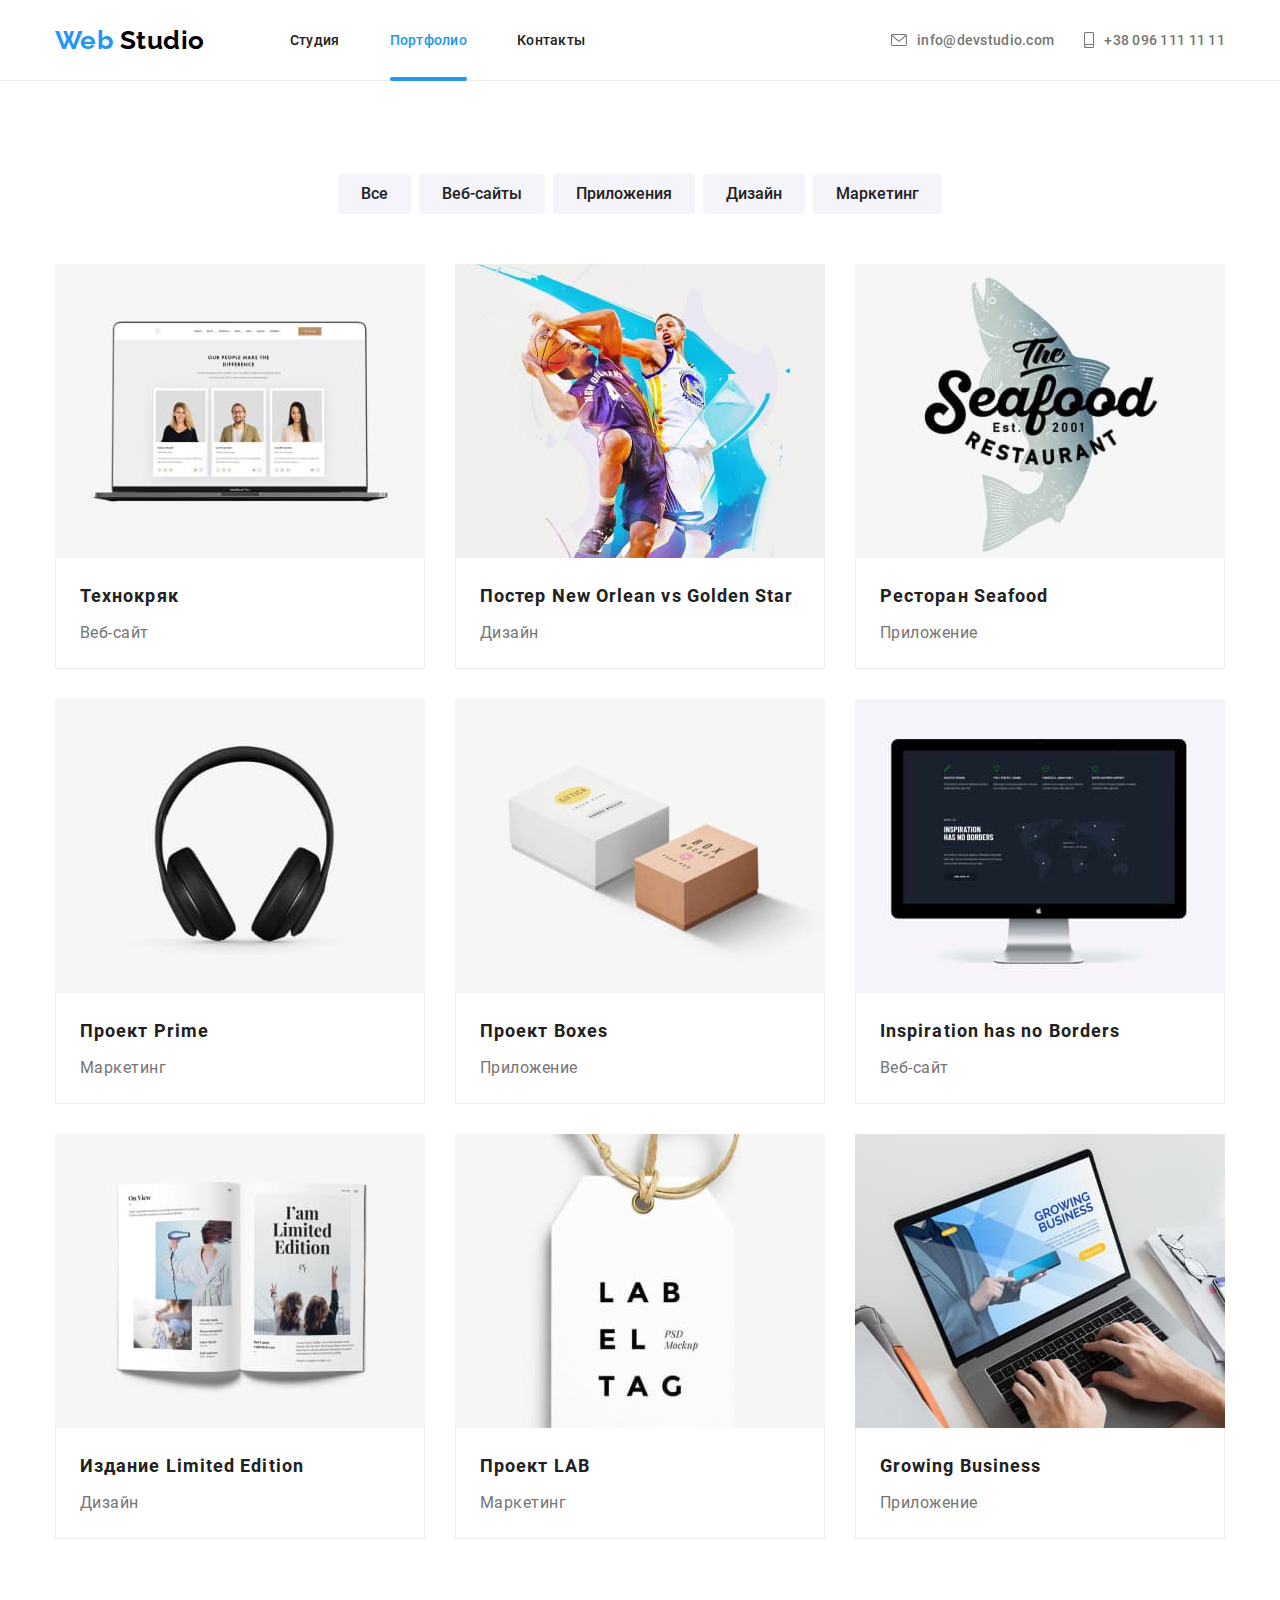
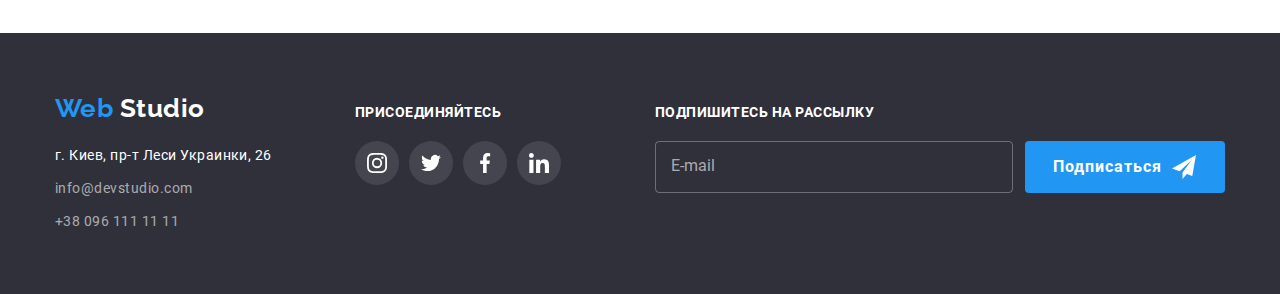
==== portfolio.html @ bbc75de4 "Добавляет файлы с дз#7" ====
<!DOCTYPE html>
<html lang="ru">
  <head>
    <meta charset="UTF-8" />
    <meta name="viewport" content="width=device-width, initial-scale=1.0" />
    <title>Portfolio</title>
    <!-- <link href="https://fonts.googleapis.com/css2?family=Raleway:wght@700&family=Roboto:wght@400;500;700;900&display=swap" rel="stylesheet" /> -->
    <link rel="stylesheet" href="./css/portfolio.min.css" />
  </head>
  <body>
    <header class="header">
      <div class="container header-page">
        <nav class="header-nav">
          <a href="./" class="logo"> <span>Web </span>Studio</a>
          <ul class="menu list">
            <li class="item"><a href="./index.html" class="link">Студия</a></li>
            <li class="item"><a href="./portfolio.html" class="link current">Портфолио</a></li>
            <li class="item"><a href="#" class="link">Контакты</a></li>
          </ul>
        </nav>
        <ul class="contacts list">
          <li class="contacts item">
            <a href="mailto:info@devstudio.com" class="link" target="_blank" rel="noopener noreferrer">
              <svg class="contacts-icon envelope-icon">
                <use href="./images/sprite.svg#icon-envelope"></use>
              </svg>
              info@devstudio.com
            </a>
          </li>
          <li class="contacts item">
            <a href="tel:+380961111111" class="link" target="_blank" rel="noopener noreferrer">
              <svg class="contacts-icon smartphone-icon">
                <use href="./images/sprite.svg#icon-smartphone"></use>
              </svg>
              +38 096 111 11 11
            </a>
          </li>
        </ul>
      </div>
    </header>
    <main>
      <section class="portfolio container">
        <h1 hidden class="visually-hidden">Портфолио</h1>
        <!-- Фильтр -->
        <ul class="portfolio-filter list">
          <li class="item"><button type="button" class="btn">Все</button></li>
          <li class="item"><button type="button" class="btn">Веб-сайты</button></li>
          <li class="item"><button type="button" class="btn">Приложения</button></li>
          <li class="item"><button type="button" class="btn">Дизайн</button></li>
          <li class="item"><button type="button" class="btn">Маркетинг</button></li>
        </ul>
        <!-- Карточки -->
        <ul class="portolio-list list">
          <li class="portfolio-projects">
            <a href="" target="_blank" rel="noopener noreferrer">
              <div class="projects-thumb">
                <img src="./images/project1.jpg" alt="Ноутбук" width="370" height="294" />
                <p class="overlay">
                  Технокряк это современная площадка распространения коронавируса. Компании используют эту платформу для цифрового шпионажа и атак на защищённые сервера конкурентов.
                </p>
              </div>
              <div class="portfolio-projects-desc">
                <h2 class="projects-title">Технокряк</h2>
                <p class="projects-subtitle">Веб-сайт</p>
              </div>
            </a>
          </li>
          <li class="portfolio-projects">
            <a href="" target="_blank" rel="noopener noreferrer">
              <div class="projects-thumb">
                <img src="./images/project2.jpg" alt="Постер Баскетбол" width="370" height="294" />
                <p class="overlay">
                  Технокряк это современная площадка распространения коронавируса. Компании используют эту платформу для цифрового шпионажа и атак на защищённые сервера конкурентов.
                </p>
              </div>
              <div class="portfolio-projects-desc">
                <h2 class="projects-title">Постер New Orlean vs Golden Star</h2>
                <p class="projects-subtitle">Дизайн</p>
              </div>
            </a>
          </li>
          <li class="portfolio-projects">
            <a href="" target="_blank" rel="noopener noreferrer">
              <div class="projects-thumb">
                <img src="./images/project3.jpg" alt="Рестран рыбный" width="370" height="294" />
                <p class="overlay">
                  Технокряк это современная площадка распространения коронавируса. Компании используют эту платформу для цифрового шпионажа и атак на защищённые сервера конкурентов.
                </p>
              </div>
              <div class="portfolio-projects-desc">
                <h2 class="projects-title">Ресторан Seafood</h2>
                <p class="projects-subtitle">Приложение</p>
              </div>
            </a>
          </li>
          <li class="portfolio-projects">
            <a href="" target="_blank" rel="noopener noreferrer">
              <div class="projects-thumb">
                <img src="./images/project4.jpg" alt="Наушники" width="370" height="294" />
                <p class="overlay">
                  Технокряк это современная площадка распространения коронавируса. Компании используют эту платформу для цифрового шпионажа и атак на защищённые сервера конкурентов.
                </p>
              </div>
              <div class="portfolio-projects-desc">
                <h2 class="projects-title">Проект Prime</h2>
                <p class="projects-subtitle">Маркетинг</p>
              </div>
            </a>
          </li>
          <li class="portfolio-projects">
            <a href="" target="_blank" rel="noopener noreferrer">
              <div class="projects-thumb">
                <img src="./images/project5.jpg" alt="Две коробки" width="370" height="294" />
                <p class="overlay">
                  Технокряк это современная площадка распространения коронавируса. Компании используют эту платформу для цифрового шпионажа и атак на защищённые сервера конкурентов.
                </p>
              </div>
              <div class="portfolio-projects-desc">
                <h2 class="projects-title">Проект Boxes</h2>
                <p class="projects-subtitle">Приложение</p>
              </div>
            </a>
          </li>
          <li class="portfolio-projects">
            <a href="" target="_blank" rel="noopener noreferrer">
              <div class="projects-thumb">
                <img src="./images/project6.jpg" alt="Монитор с темной заставкой" width="370" height="294" />
                <p class="overlay">
                  Технокряк это современная площадка распространения коронавируса. Компании используют эту платформу для цифрового шпионажа и атак на защищённые сервера конкурентов.
                </p>
              </div>
              <div class="portfolio-projects-desc">
                <h2 class="projects-title">Inspiration has no Borders</h2>
                <p class="projects-subtitle">Веб-сайт</p>
              </div>
            </a>
          </li>
          <li class="portfolio-projects">
            <a href="" target="_blank" rel="noopener noreferrer">
              <div class="projects-thumb">
                <img src="./images/project7.jpg" alt="Развернутая книга" width="370" height="294" />
                <p class="overlay">
                  Технокряк это современная площадка распространения коронавируса. Компании используют эту платформу для цифрового шпионажа и атак на защищённые сервера конкурентов.
                </p>
              </div>
              <div class="portfolio-projects-desc">
                <h2 class="projects-title">Издание Limited Edition</h2>
                <p class="projects-subtitle">Дизайн</p>
              </div>
            </a>
          </li>
          <li class="portfolio-projects">
            <a href="" target="_blank" rel="noopener noreferrer">
              <div class="projects-thumb">
                <img src="./images/project8.jpg" alt="Бирка" width="370" height="294" />
                <p class="overlay">
                  Технокряк это современная площадка распространения коронавируса. Компании используют эту платформу для цифрового шпионажа и атак на защищённые сервера конкурентов.
                </p>
              </div>
              <div class="portfolio-projects-desc">
                <h2 class="projects-title">Проект LAB</h2>
                <p class="projects-subtitle">Маркетинг</p>
              </div>
            </a>
          </li>
          <li class="portfolio-projects">
            <a href="" target="_blank" rel="noopener noreferrer">
              <div class="projects-thumb">
                <img src="./images/project9.jpg" alt="Ноутбук" width="370" height="294" />
                <p class="overlay">
                  Технокряк это современная площадка распространения коронавируса. Компании используют эту платформу для цифрового шпионажа и атак на защищённые сервера конкурентов.
                </p>
              </div>
              <div class="portfolio-projects-desc">
                <h2 class="projects-title">Growing Business</h2>
                <p class="projects-subtitle">Приложение</p>
              </div>
            </a>
          </li>
        </ul>
      </section>
    </main>

    <!-- Футер -->
    <footer class="footer">
      <div class="footer-flexbox container">
        <div class="footer-address-contacts">
          <a href="./" class="logo logo-footer"> <span>Web </span>Studio</a>
          <address class="address">
            <ul class="list">
              <li class="address-item">г. Киев, пр-т Леси Украинки, 26</li>
              <li class="address-contacts">
                <a href="mailto:info@devstudio.com" class="link" target="_blank" rel="noopener noreferrer"> info@devstudio.com </a>
              </li>
              <li class="address-contacts">
                <a href="tel:+380961111111" class="link" target="_blank" rel="noopener noreferrer"> +38 096 111 11 11 </a>
              </li>
            </ul>
          </address>
        </div>
        <div class="footer-social-contacts">
          <p>
            <b class="call-to-activity">Присоединяйтесь</b>
          </p>
          <ul class="footer-social-icons-list list">
            <li class="footer-social-icons-item">
              <a href="#" class="footer-social-icons-link" target="_blank" rel="noopener noreferrer" aria-label="ссылка на Инстаграм">
                <svg class="footer-social-icon" width="20" height="20">
                  <use href="./images/sprite.svg#icon-instagram"></use>
                </svg>
              </a>
            </li>
            <li class="footer-social-icons-item">
              <a href="#" class="footer-social-icons-link" target="_blank" rel="noopener norefferer" aria-label="ссылка на Твиттер">
                <svg class="footer-social-icon" width="20" height="20">
                  <use href="./images/sprite.svg#icon-twitter"></use>
                </svg>
              </a>
            </li>
            <li class="footer-social-icons-item">
              <a href="#" class="footer-social-icons-link" target="_blank" rel="noopener norefferer" aria-label="ссылка на Фейсбук">
                <svg class="footer-social-icon" width="20" height="20">
                  <use href="./images/sprite.svg#icon-facebook"></use>
                </svg>
              </a>
            </li>
            <li class="footer-social-icons-item">
              <a href="#" class="footer-social-icons-link" target="_blank" rel="noopener norefferer" aria-label="ссылка на Линкэдин">
                <svg class="footer-social-icon" width="20" height="20">
                  <use href="./images/sprite.svg#icon-linkedin"></use>
                </svg>
              </a>
            </li>
          </ul>
        </div>
        <div class="footer-form">
          <form autocomplete="off">
            <label for="call-to-activity" class="email-form">
              <b class="call-to-activity">Подпишитесь на рассылку</b>
            </label>
            <div class="input-form">
              <input id="call-to-activity" type="email" name="email" placeholder="E-mail" />
              <button type="submit" class="btn-footer">
                Подписаться
                <svg class="icon-send">
                  <use href="./images/sprite.svg#icon-send"></use>
                </svg>
              </button>
            </div>
          </form>
        </div>
      </div>
    </footer>
  </body>
</html>
---- css/portfolio.min.css ----
@font-face{font-family:"Roboto";src:url("../fonts/Roboto/roboto-v20-latin_cyrillic-regular.woff2") format("woff2"),url("../fonts/Roboto/roboto-v20-latin_cyrillic-regular.woff") format("woff");font-style:normal;font-weight:400}@font-face{font-family:"Roboto";src:url("../fonts/Roboto/roboto-v20-latin_cyrillic-500.woff2") format("woff2"),url("../fonts/Roboto/roboto-v20-latin_cyrillic-500.woff") format("woff");font-style:normal;font-weight:500}@font-face{font-family:"Roboto";src:url("../fonts/Roboto/roboto-v20-latin_cyrillic-700.woff2") format("woff2"),url("../fonts/Roboto/roboto-v20-latin_cyrillic-700.woff") format("woff");font-style:normal;font-weight:700}@font-face{font-family:"Roboto";src:url("../fonts/Roboto/roboto-v20-latin_cyrillic-900.woff2") format("woff2"),url("../fonts/Roboto/roboto-v20-latin_cyrillic-900.woff") format("woff");font-style:normal;font-weight:900}@font-face{font-family:"Raleway";src:url("../fonts/Raleway/raleway-v17-latin_cyrillic-700.woff2") format("woff2"),url("../fonts/Raleway/raleway-v17-latin_cyrillic-700.woff") format("woff");font-style:normal;font-weight:700}/*! normalize.css v8.0.1 | MIT License | github.com/necolas/normalize.css */html{line-height:1.15;-webkit-text-size-adjust:100%}body{margin:0}main{display:block}h1{font-size:2em;margin:0.67em 0}hr{-webkit-box-sizing:content-box;box-sizing:content-box;height:0;overflow:visible}pre{font-family:monospace, monospace;font-size:1em}a{background-color:transparent}abbr[title]{border-bottom:none;text-decoration:underline;-webkit-text-decoration:underline dotted;text-decoration:underline dotted}b,strong{font-weight:bolder}code,kbd,samp{font-family:monospace, monospace;font-size:1em}small{font-size:80%}sub,sup{font-size:75%;line-height:0;position:relative;vertical-align:baseline}sub{bottom:-0.25em}sup{top:-0.5em}img{border-style:none}button,input,optgroup,select,textarea{font-family:inherit;font-size:100%;line-height:1.15;margin:0}button,input{overflow:visible}button,select{text-transform:none}button,[type="button"],[type="reset"],[type="submit"]{-webkit-appearance:button}button::-moz-focus-inner,[type="button"]::-moz-focus-inner,[type="reset"]::-moz-focus-inner,[type="submit"]::-moz-focus-inner{border-style:none;padding:0}button:-moz-focusring,[type="button"]:-moz-focusring,[type="reset"]:-moz-focusring,[type="submit"]:-moz-focusring{outline:1px dotted ButtonText}fieldset{padding:0.35em 0.75em 0.625em}legend{-webkit-box-sizing:border-box;box-sizing:border-box;color:inherit;display:table;max-width:100%;padding:0;white-space:normal}progress{vertical-align:baseline}textarea{overflow:auto}[type="checkbox"],[type="radio"]{-webkit-box-sizing:border-box;box-sizing:border-box;padding:0}[type="number"]::-webkit-inner-spin-button,[type="number"]::-webkit-outer-spin-button{height:auto}[type="search"]{-webkit-appearance:textfield;outline-offset:-2px}[type="search"]::-webkit-search-decoration{-webkit-appearance:none}::-webkit-file-upload-button{-webkit-appearance:button;font:inherit}details{display:block}summary{display:list-item}template{display:none}[hidden]{display:none}html{-webkit-box-sizing:border-box;box-sizing:border-box}*,*::before,*::after{-webkit-box-sizing:inherit;box-sizing:inherit}body{font-family:"Roboto", sans-serif;letter-spacing:0.03em}a{display:block;text-decoration:none}address{font-style:normal}img{display:block}.list{list-style:none;padding:0;margin:0}.container{width:1200px;margin-right:auto;margin-left:auto;padding-right:15px;padding-left:15px}.visually-hidden{position:absolute !important;clip:rect(1px 1px 1px 1px);clip:rect(1px, 1px, 1px, 1px);padding:0 !important;border:0 !important;height:1px !important;width:1px !important;overflow:hidden}section{padding-top:94px;padding-bottom:94px}section.no-padding{padding-bottom:0}.section-title{margin-top:0;margin-bottom:50px;font-weight:bold;font-size:36px;line-height:1.167;text-align:center;color:#212121}.header{border-bottom:1px solid #ececec}.header-page{display:-webkit-box;display:-ms-flexbox;display:flex;-webkit-box-align:center;-ms-flex-align:center;align-items:center}.header-nav{display:-webkit-box;display:-ms-flexbox;display:flex;-webkit-box-align:center;-ms-flex-align:center;align-items:center}.logo{font-family:"Raleway", sans-serif;font-weight:700;font-size:26px;line-height:1.192;color:#000}.logo span{color:#2196f3}.logo-footer{margin-bottom:20px;color:#fff}.menu{display:-webkit-box;display:-ms-flexbox;display:flex;margin-left:85px}.menu .item:not(:last-child){margin-right:50px}.menu .link{padding-top:32px;padding-bottom:32px;font-weight:500;font-size:14px;line-height:1.143;letter-spacing:0.02em;color:#212121;-webkit-transition:color 250ms cubic-bezier(0.4, 0, 0.2, 1);transition:color 250ms cubic-bezier(0.4, 0, 0.2, 1)}.menu .link:hover,.menu .link:focus{color:#2196f3}.menu .current{position:relative;color:#2196f3}.menu .current::after{position:absolute;bottom:-1px;display:block;content:" ";border-radius:2px;width:100%;height:4px;background:#2196f3}.contacts{display:-webkit-box;display:-ms-flexbox;display:flex;margin-left:auto}.contacts .item+.item{margin-left:30px}.contacts .link{display:-webkit-box;display:-ms-flexbox;display:flex;-webkit-box-align:center;-ms-flex-align:center;align-items:center;font-weight:500;font-size:14px;line-height:1.143;letter-spacing:0.02em;color:#757575;-webkit-transition:color 250ms cubic-bezier(0.4, 0, 0.2, 1);transition:color 250ms cubic-bezier(0.4, 0, 0.2, 1)}.contacts .link:hover,.contacts .link:focus{color:#2196f3}.envelope-icon,.smartphone-icon{margin-right:10px;fill:currentColor;width:12px;height:10px}.envelope-icon{width:16px;height:12px}.smartphone-icon{width:10px;height:16px}.portfolio{margin-top:93px;margin-bottom:94px;padding-top:0;padding-bottom:0}.portfolio-filter{display:-webkit-box;display:-ms-flexbox;display:flex;-webkit-box-pack:center;-ms-flex-pack:center;justify-content:center;margin-bottom:50px}.portfolio-filter .item:not(:last-child){margin-right:8px}.btn{border:1px solid transparent;border-radius:4px;padding:6px 22px;font-weight:500;font-size:16px;line-height:1.625;text-align:center;color:#212121;background-color:#f5f4fa;cursor:pointer;-webkit-transition:color 250ms cubic-bezier(0.4, 0, 0.2, 1),background-color 250ms cubic-bezier(0.4, 0, 0.2, 1),-webkit-box-shadow 250ms cubic-bezier(0.4, 0, 0.2, 1);transition:color 250ms cubic-bezier(0.4, 0, 0.2, 1),background-color 250ms cubic-bezier(0.4, 0, 0.2, 1),-webkit-box-shadow 250ms cubic-bezier(0.4, 0, 0.2, 1);transition:color 250ms cubic-bezier(0.4, 0, 0.2, 1),background-color 250ms cubic-bezier(0.4, 0, 0.2, 1),box-shadow 250ms cubic-bezier(0.4, 0, 0.2, 1);transition:color 250ms cubic-bezier(0.4, 0, 0.2, 1),background-color 250ms cubic-bezier(0.4, 0, 0.2, 1),box-shadow 250ms cubic-bezier(0.4, 0, 0.2, 1),-webkit-box-shadow 250ms cubic-bezier(0.4, 0, 0.2, 1)}.btn:hover,.btn:focus{background-color:#2196f3;color:#fff;-webkit-box-shadow:0px 3px 1px rgba(0,0,0,0.1),0px 1px 2px rgba(0,0,0,0.08),0px 2px 2px rgba(0,0,0,0.12);box-shadow:0px 3px 1px rgba(0,0,0,0.1),0px 1px 2px rgba(0,0,0,0.08),0px 2px 2px rgba(0,0,0,0.12)}img{display:block;max-width:100%;height:auto}.portolio-list{display:-webkit-box;display:-ms-flexbox;display:flex;-ms-flex-wrap:wrap;flex-wrap:wrap}.list>.portfolio-projects:not(:nth-child(3n)){margin-right:30px}.list>.portfolio-projects:not(:nth-last-child(-n+3)){margin-bottom:30px}.portfolio-projects{width:370px;-webkit-transition:-webkit-box-shadow 250ms cubic-bezier(0.4, 0, 0.2, 1);transition:-webkit-box-shadow 250ms cubic-bezier(0.4, 0, 0.2, 1);transition:box-shadow 250ms cubic-bezier(0.4, 0, 0.2, 1);transition:box-shadow 250ms cubic-bezier(0.4, 0, 0.2, 1), -webkit-box-shadow 250ms cubic-bezier(0.4, 0, 0.2, 1)}.portfolio-projects:hover,.portfolio-projects:focus{-webkit-box-shadow:0px 1px 1px rgba(0,0,0,0.12),0px 4px 4px rgba(0,0,0,0.06),1px 4px 6px rgba(0,0,0,0.16);box-shadow:0px 1px 1px rgba(0,0,0,0.12),0px 4px 4px rgba(0,0,0,0.06),1px 4px 6px rgba(0,0,0,0.16)}.projects-thumb{position:relative;overflow:hidden}.portfolio-projects-desc{padding:20px 24px;background-color:#fff;border-right:1px solid #eeeeee;border-bottom:1px solid #eeeeee;border-left:1px solid #eeeeee}.portfolio-projects h2{margin-top:0;margin-bottom:4px}.portfolio-projects p{margin-top:0;margin-bottom:0}.projects-title{font-weight:700;font-size:18px;line-height:2;letter-spacing:0.06em;color:#212121}.projects-subtitle{font-weight:400;font-size:16px;line-height:1.875;color:#757575}.portfolio-projects .overlay{position:absolute;top:0;right:0;bottom:0;left:0;-webkit-transform:translateY(100%);transform:translateY(100%);padding:63px 24px;font-weight:400;font-size:18px;line-height:1.556;color:#fff;background:rgba(33,150,243,0.9);-webkit-transition:-webkit-transform 250ms cubic-bezier(0.4, 0, 0.2, 1);transition:-webkit-transform 250ms cubic-bezier(0.4, 0, 0.2, 1);transition:transform 250ms cubic-bezier(0.4, 0, 0.2, 1);transition:transform 250ms cubic-bezier(0.4, 0, 0.2, 1), -webkit-transform 250ms cubic-bezier(0.4, 0, 0.2, 1)}.portfolio-projects:hover .overlay,.portfolio-projects:focus .overlay{-webkit-transform:translateY(0);transform:translateY(0)}.btn-main{border-radius:4px;border:0 solid transparent;min-width:200px;padding:10px 32px;font-weight:700;font-size:16px;line-height:1.875;letter-spacing:0.06em;color:#fff;background-color:#2196f3;-webkit-box-shadow:0px 4px 4px rgba(0,0,0,0.15);box-shadow:0px 4px 4px rgba(0,0,0,0.15);cursor:pointer;-webkit-transition:color 250ms cubic-bezier(0.4, 0, 0.2, 1),background-color 250ms cubic-bezier(0.4, 0, 0.2, 1);transition:color 250ms cubic-bezier(0.4, 0, 0.2, 1),background-color 250ms cubic-bezier(0.4, 0, 0.2, 1)}.btn-main:hover,.btn-main:focus{color:#2196f3;background-color:#fff}.btn-footer{display:-webkit-box;display:-ms-flexbox;display:flex;-webkit-box-align:center;-ms-flex-align:center;align-items:center;min-width:200px;min-height:50px;padding:10px 28px;border-radius:4px;font-weight:700;font-size:16px;line-height:1.875;letter-spacing:0.06em;color:#fff;background:#2196f3;border:transparent;cursor:pointer;-webkit-transition:background-color 250ms cubic-bezier(0.4, 0, 0.2, 1);transition:background-color 250ms cubic-bezier(0.4, 0, 0.2, 1)}.btn-footer:hover,.btn-footer:focus{color:#2196f3;background-color:#fff}.footer{background-color:#2f303a;color:#fff}.footer-flexbox{display:-webkit-box;display:-ms-flexbox;display:flex;-webkit-box-align:baseline;-ms-flex-align:baseline;align-items:baseline;padding-top:60px;padding-bottom:60px}.footer-flexbox>div:not(:last-child){width:calc((50% - 45px) / 2);margin-right:30px}.footer-flexbox>div:last-child{width:calc(50% - 15px)}.address>.list{font-weight:400;font-size:14px;line-height:1.714}.address-contacts .link{margin-top:9px;color:rgba(255,255,255,0.6);-webkit-transition:color 250ms cubic-bezier(0.4, 0, 0.2, 1);transition:color 250ms cubic-bezier(0.4, 0, 0.2, 1)}.address-contacts .link:hover,.address-contacts .link:focus{color:#2196f3}.footer p{margin-top:0;margin-bottom:20px}.footer-social-icons-list{display:-webkit-box;display:-ms-flexbox;display:flex}.footer-social-icons-item:not(:last-child){margin-right:10px}.footer-social-icons-link{display:-webkit-box;display:-ms-flexbox;display:flex;-webkit-box-pack:center;-ms-flex-pack:center;justify-content:center;-webkit-box-align:center;-ms-flex-align:center;align-items:center;width:44px;height:44px;border-radius:50%;color:#fff;background-color:rgba(255,255,255,0.1);-webkit-transition:background-color 250ms cubic-bezier(0.4, 0, 0.2, 1);transition:background-color 250ms cubic-bezier(0.4, 0, 0.2, 1)}.footer-social-icons-link:hover,.footer-social-icons-link:focus{background-color:#2196f3}.footer-social-icon{fill:currentColor}.call-to-activity{font-weight:700;font-size:14px;line-height:1.143;text-transform:uppercase}.input-form{display:-webkit-box;display:-ms-flexbox;display:flex;margin-top:20px}.input-form input{display:-webkit-box;display:-ms-flexbox;display:flex;-webkit-box-align:center;-ms-flex-align:center;align-items:center;max-width:358px;margin-right:12px;border-radius:4px;padding:15px 295px 16px 15px;background-color:transparent;color:rgba(255,255,255,0.6);border:1px solid rgba(255,255,255,0.3)}.input-form input::-webkit-input-placeholder{padding-right:0;font-weight:400;font-size:16px;line-height:1.25;color:rgba(255,255,255,0.6)}.input-form input:-ms-input-placeholder{padding-right:0;font-weight:400;font-size:16px;line-height:1.25;color:rgba(255,255,255,0.6)}.input-form input::-ms-input-placeholder{padding-right:0;font-weight:400;font-size:16px;line-height:1.25;color:rgba(255,255,255,0.6)}.input-form input::placeholder{padding-right:0;font-weight:400;font-size:16px;line-height:1.25;color:rgba(255,255,255,0.6)}.icon-send{margin-left:10px;width:24px;height:24px;fill:currentColor}
/*# sourceMappingURL=portfolio.min.css.map */
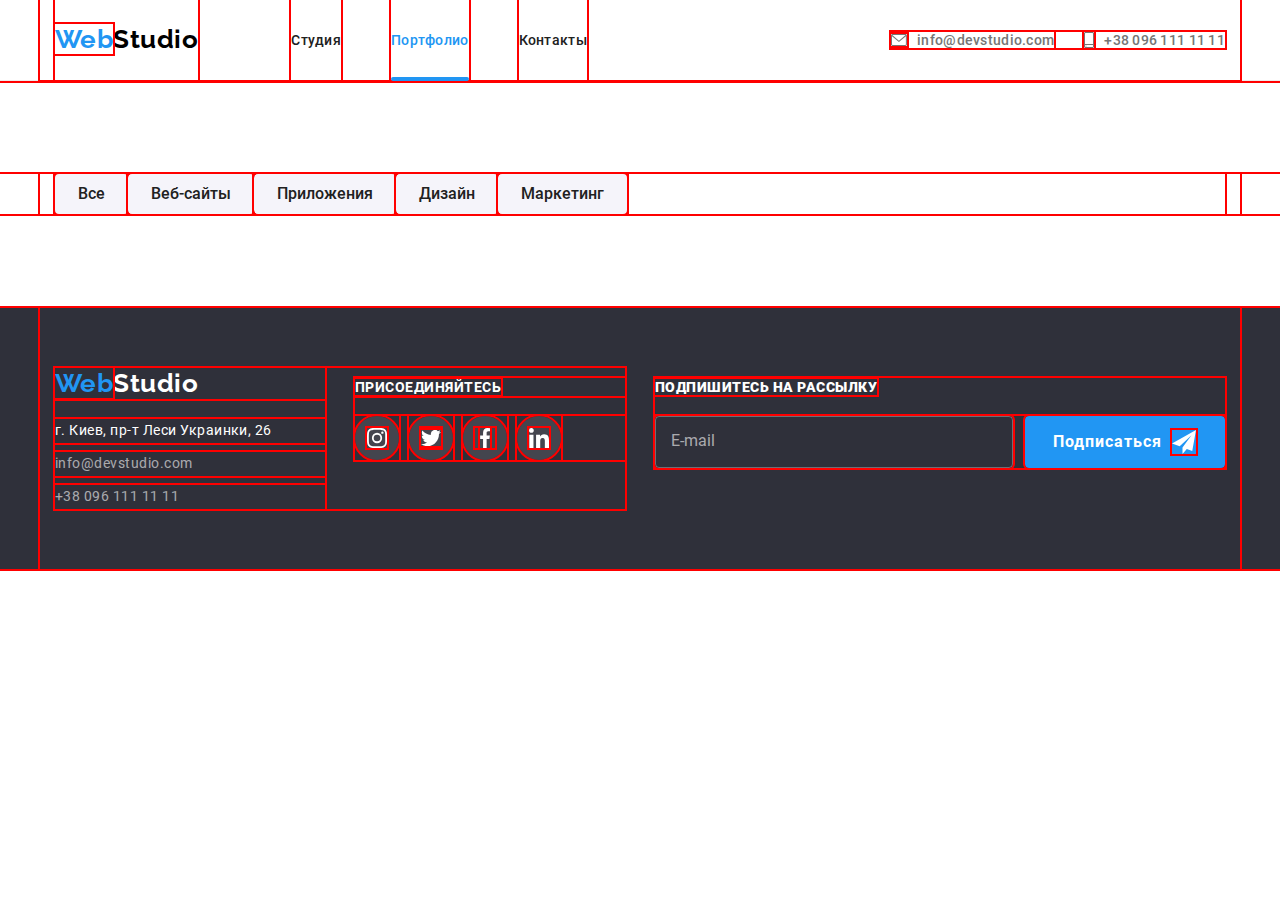
==== commit f8124893: "Добавляет адаптивную верстку для хедера и футера" ====
--- a/portfolio.html
+++ b/portfolio.html
@@ -11,7 +11,8 @@
     <header class="header">
       <div class="container header-page">
         <nav class="header-nav">
-          <a href="./" class="logo"> <span>Web </span>Studio</a>
+          <a href="./" class="logo"> <span>Web</span>Studio</a>
+          <div class="mobile-menu" id="mobile-menu" data-menu>Menu</div>
           <ul class="menu list">
             <li class="item"><a href="./index.html" class="link">Студия</a></li>
             <li class="item"><a href="./portfolio.html" class="link current">Портфолио</a></li>
@@ -36,6 +37,12 @@
             </a>
           </li>
         </ul>
+        <button type="button" class="btn-menu" aria-expanded="false" aria-controls="mobile-menu" data-menu-button>
+          <svg width="40" height="40" aria-label="Переключатель моблиьного меню">
+            <use class="icon-menu" href="./images/sprite.svg#menu"></use>
+            <use class="icon-crosse" href="./images/sprite.svg#crosse"></use>
+          </svg>
+        </button>
       </div>
     </header>
     <main>
@@ -50,7 +57,7 @@
           <li class="item"><button type="button" class="btn">Маркетинг</button></li>
         </ul>
         <!-- Карточки -->
-        <ul class="portolio-list list">
+        <!-- <ul class="portolio-list list">
           <li class="portfolio-projects">
             <a href="" target="_blank" rel="noopener noreferrer">
               <div class="projects-thumb">
@@ -177,69 +184,71 @@
               </div>
             </a>
           </li>
-        </ul>
+        </ul> -->
       </section>
     </main>
 
     <!-- Футер -->
     <footer class="footer">
       <div class="footer-flexbox container">
-        <div class="footer-address-contacts">
-          <a href="./" class="logo logo-footer"> <span>Web </span>Studio</a>
-          <address class="address">
-            <ul class="list">
-              <li class="address-item">г. Киев, пр-т Леси Украинки, 26</li>
-              <li class="address-contacts">
-                <a href="mailto:info@devstudio.com" class="link" target="_blank" rel="noopener noreferrer"> info@devstudio.com </a>
-              </li>
-              <li class="address-contacts">
-                <a href="tel:+380961111111" class="link" target="_blank" rel="noopener noreferrer"> +38 096 111 11 11 </a>
+        <div class="footer-contacts">
+          <div class="footer-address-contacts">
+            <a href="./" class="logo logo-footer"> <span>Web</span>Studio</a>
+            <address class="address">
+              <ul class="list">
+                <li class="address-item">г. Киев, пр-т Леси Украинки, 26</li>
+                <li class="address-contacts">
+                  <a href="mailto:info@devstudio.com" class="link" target="_blank" rel="noopener noreferrer"> info@devstudio.com </a>
+                </li>
+                <li class="address-contacts">
+                  <a href="tel:+380961111111" class="link" target="_blank" rel="noopener noreferrer"> +38 096 111 11 11 </a>
+                </li>
+              </ul>
+            </address>
+          </div>
+          <div class="footer-social-contacts">
+            <p>
+              <b class="call-to-activity">Присоединяйтесь</b>
+            </p>
+            <ul class="footer-social-icons-list list">
+              <li class="footer-social-icons-item">
+                <a href="#" class="footer-social-icons-link" target="_blank" rel="noopener noreferrer" aria-label="ссылка на Инстаграм">
+                  <svg class="footer-social-icon" width="20" height="20">
+                    <use href="./images/sprite.svg#icon-instagram"></use>
+                  </svg>
+                </a>
+              </li>
+              <li class="footer-social-icons-item">
+                <a href="#" class="footer-social-icons-link" target="_blank" rel="noopener norefferer" aria-label="ссылка на Твиттер">
+                  <svg class="footer-social-icon" width="20" height="20">
+                    <use href="./images/sprite.svg#icon-twitter"></use>
+                  </svg>
+                </a>
+              </li>
+              <li class="footer-social-icons-item">
+                <a href="#" class="footer-social-icons-link" target="_blank" rel="noopener norefferer" aria-label="ссылка на Фейсбук">
+                  <svg class="footer-social-icon" width="20" height="20">
+                    <use href="./images/sprite.svg#icon-facebook"></use>
+                  </svg>
+                </a>
+              </li>
+              <li class="footer-social-icons-item">
+                <a href="#" class="footer-social-icons-link" target="_blank" rel="noopener norefferer" aria-label="ссылка на Линкэдин">
+                  <svg class="footer-social-icon" width="20" height="20">
+                    <use href="./images/sprite.svg#icon-linkedin"></use>
+                  </svg>
+                </a>
               </li>
             </ul>
-          </address>
-        </div>
-        <div class="footer-social-contacts">
-          <p>
-            <b class="call-to-activity">Присоединяйтесь</b>
-          </p>
-          <ul class="footer-social-icons-list list">
-            <li class="footer-social-icons-item">
-              <a href="#" class="footer-social-icons-link" target="_blank" rel="noopener noreferrer" aria-label="ссылка на Инстаграм">
-                <svg class="footer-social-icon" width="20" height="20">
-                  <use href="./images/sprite.svg#icon-instagram"></use>
-                </svg>
-              </a>
-            </li>
-            <li class="footer-social-icons-item">
-              <a href="#" class="footer-social-icons-link" target="_blank" rel="noopener norefferer" aria-label="ссылка на Твиттер">
-                <svg class="footer-social-icon" width="20" height="20">
-                  <use href="./images/sprite.svg#icon-twitter"></use>
-                </svg>
-              </a>
-            </li>
-            <li class="footer-social-icons-item">
-              <a href="#" class="footer-social-icons-link" target="_blank" rel="noopener norefferer" aria-label="ссылка на Фейсбук">
-                <svg class="footer-social-icon" width="20" height="20">
-                  <use href="./images/sprite.svg#icon-facebook"></use>
-                </svg>
-              </a>
-            </li>
-            <li class="footer-social-icons-item">
-              <a href="#" class="footer-social-icons-link" target="_blank" rel="noopener norefferer" aria-label="ссылка на Линкэдин">
-                <svg class="footer-social-icon" width="20" height="20">
-                  <use href="./images/sprite.svg#icon-linkedin"></use>
-                </svg>
-              </a>
-            </li>
-          </ul>
+          </div>
         </div>
         <div class="footer-form">
           <form autocomplete="off">
-            <label for="call-to-activity" class="email-form">
-              <b class="call-to-activity">Подпишитесь на рассылку</b>
+            <label for="subscription" class="call-to-activity">
+              <b>Подпишитесь на рассылку</b>
             </label>
             <div class="input-form">
-              <input id="call-to-activity" type="email" name="email" placeholder="E-mail" />
+              <input id="subscription" type="email" name="email" placeholder="E-mail" />
               <button type="submit" class="btn-footer">
                 Подписаться
                 <svg class="icon-send">
--- a/css/portfolio.min.css
+++ b/css/portfolio.min.css
@@ -1,2 +1,2 @@
-@font-face{font-family:"Roboto";src:url("../fonts/Roboto/roboto-v20-latin_cyrillic-regular.woff2") format("woff2"),url("../fonts/Roboto/roboto-v20-latin_cyrillic-regular.woff") format("woff");font-style:normal;font-weight:400}@font-face{font-family:"Roboto";src:url("../fonts/Roboto/roboto-v20-latin_cyrillic-500.woff2") format("woff2"),url("../fonts/Roboto/roboto-v20-latin_cyrillic-500.woff") format("woff");font-style:normal;font-weight:500}@font-face{font-family:"Roboto";src:url("../fonts/Roboto/roboto-v20-latin_cyrillic-700.woff2") format("woff2"),url("../fonts/Roboto/roboto-v20-latin_cyrillic-700.woff") format("woff");font-style:normal;font-weight:700}@font-face{font-family:"Roboto";src:url("../fonts/Roboto/roboto-v20-latin_cyrillic-900.woff2") format("woff2"),url("../fonts/Roboto/roboto-v20-latin_cyrillic-900.woff") format("woff");font-style:normal;font-weight:900}@font-face{font-family:"Raleway";src:url("../fonts/Raleway/raleway-v17-latin_cyrillic-700.woff2") format("woff2"),url("../fonts/Raleway/raleway-v17-latin_cyrillic-700.woff") format("woff");font-style:normal;font-weight:700}/*! normalize.css v8.0.1 | MIT License | github.com/necolas/normalize.css */html{line-height:1.15;-webkit-text-size-adjust:100%}body{margin:0}main{display:block}h1{font-size:2em;margin:0.67em 0}hr{-webkit-box-sizing:content-box;box-sizing:content-box;height:0;overflow:visible}pre{font-family:monospace, monospace;font-size:1em}a{background-color:transparent}abbr[title]{border-bottom:none;text-decoration:underline;-webkit-text-decoration:underline dotted;text-decoration:underline dotted}b,strong{font-weight:bolder}code,kbd,samp{font-family:monospace, monospace;font-size:1em}small{font-size:80%}sub,sup{font-size:75%;line-height:0;position:relative;vertical-align:baseline}sub{bottom:-0.25em}sup{top:-0.5em}img{border-style:none}button,input,optgroup,select,textarea{font-family:inherit;font-size:100%;line-height:1.15;margin:0}button,input{overflow:visible}button,select{text-transform:none}button,[type="button"],[type="reset"],[type="submit"]{-webkit-appearance:button}button::-moz-focus-inner,[type="button"]::-moz-focus-inner,[type="reset"]::-moz-focus-inner,[type="submit"]::-moz-focus-inner{border-style:none;padding:0}button:-moz-focusring,[type="button"]:-moz-focusring,[type="reset"]:-moz-focusring,[type="submit"]:-moz-focusring{outline:1px dotted ButtonText}fieldset{padding:0.35em 0.75em 0.625em}legend{-webkit-box-sizing:border-box;box-sizing:border-box;color:inherit;display:table;max-width:100%;padding:0;white-space:normal}progress{vertical-align:baseline}textarea{overflow:auto}[type="checkbox"],[type="radio"]{-webkit-box-sizing:border-box;box-sizing:border-box;padding:0}[type="number"]::-webkit-inner-spin-button,[type="number"]::-webkit-outer-spin-button{height:auto}[type="search"]{-webkit-appearance:textfield;outline-offset:-2px}[type="search"]::-webkit-search-decoration{-webkit-appearance:none}::-webkit-file-upload-button{-webkit-appearance:button;font:inherit}details{display:block}summary{display:list-item}template{display:none}[hidden]{display:none}html{-webkit-box-sizing:border-box;box-sizing:border-box}*,*::before,*::after{-webkit-box-sizing:inherit;box-sizing:inherit}body{font-family:"Roboto", sans-serif;letter-spacing:0.03em}a{display:block;text-decoration:none}address{font-style:normal}img{display:block}.list{list-style:none;padding:0;margin:0}.container{width:1200px;margin-right:auto;margin-left:auto;padding-right:15px;padding-left:15px}.visually-hidden{position:absolute !important;clip:rect(1px 1px 1px 1px);clip:rect(1px, 1px, 1px, 1px);padding:0 !important;border:0 !important;height:1px !important;width:1px !important;overflow:hidden}section{padding-top:94px;padding-bottom:94px}section.no-padding{padding-bottom:0}.section-title{margin-top:0;margin-bottom:50px;font-weight:bold;font-size:36px;line-height:1.167;text-align:center;color:#212121}.header{border-bottom:1px solid #ececec}.header-page{display:-webkit-box;display:-ms-flexbox;display:flex;-webkit-box-align:center;-ms-flex-align:center;align-items:center}.header-nav{display:-webkit-box;display:-ms-flexbox;display:flex;-webkit-box-align:center;-ms-flex-align:center;align-items:center}.logo{font-family:"Raleway", sans-serif;font-weight:700;font-size:26px;line-height:1.192;color:#000}.logo span{color:#2196f3}.logo-footer{margin-bottom:20px;color:#fff}.menu{display:-webkit-box;display:-ms-flexbox;display:flex;margin-left:85px}.menu .item:not(:last-child){margin-right:50px}.menu .link{padding-top:32px;padding-bottom:32px;font-weight:500;font-size:14px;line-height:1.143;letter-spacing:0.02em;color:#212121;-webkit-transition:color 250ms cubic-bezier(0.4, 0, 0.2, 1);transition:color 250ms cubic-bezier(0.4, 0, 0.2, 1)}.menu .link:hover,.menu .link:focus{color:#2196f3}.menu .current{position:relative;color:#2196f3}.menu .current::after{position:absolute;bottom:-1px;display:block;content:" ";border-radius:2px;width:100%;height:4px;background:#2196f3}.contacts{display:-webkit-box;display:-ms-flexbox;display:flex;margin-left:auto}.contacts .item+.item{margin-left:30px}.contacts .link{display:-webkit-box;display:-ms-flexbox;display:flex;-webkit-box-align:center;-ms-flex-align:center;align-items:center;font-weight:500;font-size:14px;line-height:1.143;letter-spacing:0.02em;color:#757575;-webkit-transition:color 250ms cubic-bezier(0.4, 0, 0.2, 1);transition:color 250ms cubic-bezier(0.4, 0, 0.2, 1)}.contacts .link:hover,.contacts .link:focus{color:#2196f3}.envelope-icon,.smartphone-icon{margin-right:10px;fill:currentColor;width:12px;height:10px}.envelope-icon{width:16px;height:12px}.smartphone-icon{width:10px;height:16px}.portfolio{margin-top:93px;margin-bottom:94px;padding-top:0;padding-bottom:0}.portfolio-filter{display:-webkit-box;display:-ms-flexbox;display:flex;-webkit-box-pack:center;-ms-flex-pack:center;justify-content:center;margin-bottom:50px}.portfolio-filter .item:not(:last-child){margin-right:8px}.btn{border:1px solid transparent;border-radius:4px;padding:6px 22px;font-weight:500;font-size:16px;line-height:1.625;text-align:center;color:#212121;background-color:#f5f4fa;cursor:pointer;-webkit-transition:color 250ms cubic-bezier(0.4, 0, 0.2, 1),background-color 250ms cubic-bezier(0.4, 0, 0.2, 1),-webkit-box-shadow 250ms cubic-bezier(0.4, 0, 0.2, 1);transition:color 250ms cubic-bezier(0.4, 0, 0.2, 1),background-color 250ms cubic-bezier(0.4, 0, 0.2, 1),-webkit-box-shadow 250ms cubic-bezier(0.4, 0, 0.2, 1);transition:color 250ms cubic-bezier(0.4, 0, 0.2, 1),background-color 250ms cubic-bezier(0.4, 0, 0.2, 1),box-shadow 250ms cubic-bezier(0.4, 0, 0.2, 1);transition:color 250ms cubic-bezier(0.4, 0, 0.2, 1),background-color 250ms cubic-bezier(0.4, 0, 0.2, 1),box-shadow 250ms cubic-bezier(0.4, 0, 0.2, 1),-webkit-box-shadow 250ms cubic-bezier(0.4, 0, 0.2, 1)}.btn:hover,.btn:focus{background-color:#2196f3;color:#fff;-webkit-box-shadow:0px 3px 1px rgba(0,0,0,0.1),0px 1px 2px rgba(0,0,0,0.08),0px 2px 2px rgba(0,0,0,0.12);box-shadow:0px 3px 1px rgba(0,0,0,0.1),0px 1px 2px rgba(0,0,0,0.08),0px 2px 2px rgba(0,0,0,0.12)}img{display:block;max-width:100%;height:auto}.portolio-list{display:-webkit-box;display:-ms-flexbox;display:flex;-ms-flex-wrap:wrap;flex-wrap:wrap}.list>.portfolio-projects:not(:nth-child(3n)){margin-right:30px}.list>.portfolio-projects:not(:nth-last-child(-n+3)){margin-bottom:30px}.portfolio-projects{width:370px;-webkit-transition:-webkit-box-shadow 250ms cubic-bezier(0.4, 0, 0.2, 1);transition:-webkit-box-shadow 250ms cubic-bezier(0.4, 0, 0.2, 1);transition:box-shadow 250ms cubic-bezier(0.4, 0, 0.2, 1);transition:box-shadow 250ms cubic-bezier(0.4, 0, 0.2, 1), -webkit-box-shadow 250ms cubic-bezier(0.4, 0, 0.2, 1)}.portfolio-projects:hover,.portfolio-projects:focus{-webkit-box-shadow:0px 1px 1px rgba(0,0,0,0.12),0px 4px 4px rgba(0,0,0,0.06),1px 4px 6px rgba(0,0,0,0.16);box-shadow:0px 1px 1px rgba(0,0,0,0.12),0px 4px 4px rgba(0,0,0,0.06),1px 4px 6px rgba(0,0,0,0.16)}.projects-thumb{position:relative;overflow:hidden}.portfolio-projects-desc{padding:20px 24px;background-color:#fff;border-right:1px solid #eeeeee;border-bottom:1px solid #eeeeee;border-left:1px solid #eeeeee}.portfolio-projects h2{margin-top:0;margin-bottom:4px}.portfolio-projects p{margin-top:0;margin-bottom:0}.projects-title{font-weight:700;font-size:18px;line-height:2;letter-spacing:0.06em;color:#212121}.projects-subtitle{font-weight:400;font-size:16px;line-height:1.875;color:#757575}.portfolio-projects .overlay{position:absolute;top:0;right:0;bottom:0;left:0;-webkit-transform:translateY(100%);transform:translateY(100%);padding:63px 24px;font-weight:400;font-size:18px;line-height:1.556;color:#fff;background:rgba(33,150,243,0.9);-webkit-transition:-webkit-transform 250ms cubic-bezier(0.4, 0, 0.2, 1);transition:-webkit-transform 250ms cubic-bezier(0.4, 0, 0.2, 1);transition:transform 250ms cubic-bezier(0.4, 0, 0.2, 1);transition:transform 250ms cubic-bezier(0.4, 0, 0.2, 1), -webkit-transform 250ms cubic-bezier(0.4, 0, 0.2, 1)}.portfolio-projects:hover .overlay,.portfolio-projects:focus .overlay{-webkit-transform:translateY(0);transform:translateY(0)}.btn-main{border-radius:4px;border:0 solid transparent;min-width:200px;padding:10px 32px;font-weight:700;font-size:16px;line-height:1.875;letter-spacing:0.06em;color:#fff;background-color:#2196f3;-webkit-box-shadow:0px 4px 4px rgba(0,0,0,0.15);box-shadow:0px 4px 4px rgba(0,0,0,0.15);cursor:pointer;-webkit-transition:color 250ms cubic-bezier(0.4, 0, 0.2, 1),background-color 250ms cubic-bezier(0.4, 0, 0.2, 1);transition:color 250ms cubic-bezier(0.4, 0, 0.2, 1),background-color 250ms cubic-bezier(0.4, 0, 0.2, 1)}.btn-main:hover,.btn-main:focus{color:#2196f3;background-color:#fff}.btn-footer{display:-webkit-box;display:-ms-flexbox;display:flex;-webkit-box-align:center;-ms-flex-align:center;align-items:center;min-width:200px;min-height:50px;padding:10px 28px;border-radius:4px;font-weight:700;font-size:16px;line-height:1.875;letter-spacing:0.06em;color:#fff;background:#2196f3;border:transparent;cursor:pointer;-webkit-transition:background-color 250ms cubic-bezier(0.4, 0, 0.2, 1);transition:background-color 250ms cubic-bezier(0.4, 0, 0.2, 1)}.btn-footer:hover,.btn-footer:focus{color:#2196f3;background-color:#fff}.footer{background-color:#2f303a;color:#fff}.footer-flexbox{display:-webkit-box;display:-ms-flexbox;display:flex;-webkit-box-align:baseline;-ms-flex-align:baseline;align-items:baseline;padding-top:60px;padding-bottom:60px}.footer-flexbox>div:not(:last-child){width:calc((50% - 45px) / 2);margin-right:30px}.footer-flexbox>div:last-child{width:calc(50% - 15px)}.address>.list{font-weight:400;font-size:14px;line-height:1.714}.address-contacts .link{margin-top:9px;color:rgba(255,255,255,0.6);-webkit-transition:color 250ms cubic-bezier(0.4, 0, 0.2, 1);transition:color 250ms cubic-bezier(0.4, 0, 0.2, 1)}.address-contacts .link:hover,.address-contacts .link:focus{color:#2196f3}.footer p{margin-top:0;margin-bottom:20px}.footer-social-icons-list{display:-webkit-box;display:-ms-flexbox;display:flex}.footer-social-icons-item:not(:last-child){margin-right:10px}.footer-social-icons-link{display:-webkit-box;display:-ms-flexbox;display:flex;-webkit-box-pack:center;-ms-flex-pack:center;justify-content:center;-webkit-box-align:center;-ms-flex-align:center;align-items:center;width:44px;height:44px;border-radius:50%;color:#fff;background-color:rgba(255,255,255,0.1);-webkit-transition:background-color 250ms cubic-bezier(0.4, 0, 0.2, 1);transition:background-color 250ms cubic-bezier(0.4, 0, 0.2, 1)}.footer-social-icons-link:hover,.footer-social-icons-link:focus{background-color:#2196f3}.footer-social-icon{fill:currentColor}.call-to-activity{font-weight:700;font-size:14px;line-height:1.143;text-transform:uppercase}.input-form{display:-webkit-box;display:-ms-flexbox;display:flex;margin-top:20px}.input-form input{display:-webkit-box;display:-ms-flexbox;display:flex;-webkit-box-align:center;-ms-flex-align:center;align-items:center;max-width:358px;margin-right:12px;border-radius:4px;padding:15px 295px 16px 15px;background-color:transparent;color:rgba(255,255,255,0.6);border:1px solid rgba(255,255,255,0.3)}.input-form input::-webkit-input-placeholder{padding-right:0;font-weight:400;font-size:16px;line-height:1.25;color:rgba(255,255,255,0.6)}.input-form input:-ms-input-placeholder{padding-right:0;font-weight:400;font-size:16px;line-height:1.25;color:rgba(255,255,255,0.6)}.input-form input::-ms-input-placeholder{padding-right:0;font-weight:400;font-size:16px;line-height:1.25;color:rgba(255,255,255,0.6)}.input-form input::placeholder{padding-right:0;font-weight:400;font-size:16px;line-height:1.25;color:rgba(255,255,255,0.6)}.icon-send{margin-left:10px;width:24px;height:24px;fill:currentColor}
+@font-face{font-family:"Roboto";src:url("../fonts/Roboto/roboto-v20-latin_cyrillic-regular.woff2") format("woff2"),url("../fonts/Roboto/roboto-v20-latin_cyrillic-regular.woff") format("woff");font-style:normal;font-weight:400}@font-face{font-family:"Roboto";src:url("../fonts/Roboto/roboto-v20-latin_cyrillic-500.woff2") format("woff2"),url("../fonts/Roboto/roboto-v20-latin_cyrillic-500.woff") format("woff");font-style:normal;font-weight:500}@font-face{font-family:"Roboto";src:url("../fonts/Roboto/roboto-v20-latin_cyrillic-700.woff2") format("woff2"),url("../fonts/Roboto/roboto-v20-latin_cyrillic-700.woff") format("woff");font-style:normal;font-weight:700}@font-face{font-family:"Roboto";src:url("../fonts/Roboto/roboto-v20-latin_cyrillic-900.woff2") format("woff2"),url("../fonts/Roboto/roboto-v20-latin_cyrillic-900.woff") format("woff");font-style:normal;font-weight:900}@font-face{font-family:"Raleway";src:url("../fonts/Raleway/raleway-v17-latin_cyrillic-700.woff2") format("woff2"),url("../fonts/Raleway/raleway-v17-latin_cyrillic-700.woff") format("woff");font-style:normal;font-weight:700}/*! normalize.css v8.0.1 | MIT License | github.com/necolas/normalize.css */html{line-height:1.15;-webkit-text-size-adjust:100%}body{margin:0}main{display:block}h1{font-size:2em;margin:0.67em 0}hr{-webkit-box-sizing:content-box;box-sizing:content-box;height:0;overflow:visible}pre{font-family:monospace, monospace;font-size:1em}a{background-color:transparent}abbr[title]{border-bottom:none;text-decoration:underline;-webkit-text-decoration:underline dotted;text-decoration:underline dotted}b,strong{font-weight:bolder}code,kbd,samp{font-family:monospace, monospace;font-size:1em}small{font-size:80%}sub,sup{font-size:75%;line-height:0;position:relative;vertical-align:baseline}sub{bottom:-0.25em}sup{top:-0.5em}img{border-style:none}button,input,optgroup,select,textarea{font-family:inherit;font-size:100%;line-height:1.15;margin:0}button,input{overflow:visible}button,select{text-transform:none}button,[type="button"],[type="reset"],[type="submit"]{-webkit-appearance:button}button::-moz-focus-inner,[type="button"]::-moz-focus-inner,[type="reset"]::-moz-focus-inner,[type="submit"]::-moz-focus-inner{border-style:none;padding:0}button:-moz-focusring,[type="button"]:-moz-focusring,[type="reset"]:-moz-focusring,[type="submit"]:-moz-focusring{outline:1px dotted ButtonText}fieldset{padding:0.35em 0.75em 0.625em}legend{-webkit-box-sizing:border-box;box-sizing:border-box;color:inherit;display:table;max-width:100%;padding:0;white-space:normal}progress{vertical-align:baseline}textarea{overflow:auto}[type="checkbox"],[type="radio"]{-webkit-box-sizing:border-box;box-sizing:border-box;padding:0}[type="number"]::-webkit-inner-spin-button,[type="number"]::-webkit-outer-spin-button{height:auto}[type="search"]{-webkit-appearance:textfield;outline-offset:-2px}[type="search"]::-webkit-search-decoration{-webkit-appearance:none}::-webkit-file-upload-button{-webkit-appearance:button;font:inherit}details{display:block}summary{display:list-item}template{display:none}[hidden]{display:none}html{-webkit-box-sizing:border-box;box-sizing:border-box}*{outline:2px solid red}*,*::before,*::after{-webkit-box-sizing:inherit;box-sizing:inherit}body{font-family:"Roboto", sans-serif;letter-spacing:0.03em}a{display:block;text-decoration:none}address{font-style:normal}img{display:block;max-width:100%;height:auto}.list{list-style:none;padding:0;margin:0}.container{width:100%;margin-right:auto;margin-left:auto;padding-right:15px;padding-left:15px}@media (min-width: 480px){.container{width:480px}}@media (min-width: 768px){.container{width:768px}}@media (min-width: 1200px){.container{width:1200px}}.visually-hidden{position:absolute !important;clip:rect(1px 1px 1px 1px);clip:rect(1px, 1px, 1px, 1px);padding:0 !important;border:0 !important;height:1px !important;width:1px !important;overflow:hidden}section{padding-top:60px;padding-bottom:60px}@media (min-width: 1200px){section{padding-top:94px;padding-bottom:94px}}section.no-padding{padding-bottom:0}.section-title{margin-top:0;margin-bottom:30px;font-weight:bold;font-size:28px;line-height:1.179;text-align:center;color:#212121}@media (min-width: 1200px){.section-title{margin-bottom:50px;font-size:36px;line-height:1.167}}.header{border-bottom:1px solid #ececec}@media screen and (max-width: 767px){.header{position:relative}}.header-page{display:-webkit-box;display:-ms-flexbox;display:flex;-webkit-box-align:center;-ms-flex-align:center;align-items:center;-webkit-box-pack:justify;-ms-flex-pack:justify;justify-content:space-between}.header-nav{display:-webkit-box;display:-ms-flexbox;display:flex;-webkit-box-align:center;-ms-flex-align:center;align-items:center;-webkit-box-pack:justify;-ms-flex-pack:justify;justify-content:space-between}.logo{padding-top:24px;padding-bottom:25px;font-family:"Raleway", sans-serif;font-weight:700;font-size:26px;line-height:1.192;color:#000}.logo span{color:#2196f3}.logo-footer{padding-top:0;padding-bottom:0;margin-bottom:20px;color:#fff}.menu{display:none}@media (min-width: 768px){.menu{display:-webkit-box;display:-ms-flexbox;display:flex;margin-left:88px}}@media (min-width: 1200px){.menu{margin-left:93px}}.menu .item:not(:last-child){margin-right:50px}.menu .link{padding-top:32px;padding-bottom:32px;font-weight:500;font-size:14px;line-height:1.143;letter-spacing:0.02em;color:#212121;-webkit-transition:color 250ms cubic-bezier(0.4, 0, 0.2, 1);transition:color 250ms cubic-bezier(0.4, 0, 0.2, 1)}.menu .link:hover,.menu .link:focus{color:#2196f3}.menu .current{position:relative;color:#2196f3}.menu .current::after{position:absolute;bottom:-1px;display:block;content:" ";border-radius:2px;width:100%;height:4px;background:#2196f3}.btn-menu{display:-webkit-box;display:-ms-flexbox;display:flex;padding:0;margin:0;border:none;background-color:transparent}.btn-menu .icon-crosse{display:none}.btn-menu.is-open .icon-crosse{display:block}.btn-menu.is-open .icon-menu{display:none}@media (min-width: 768px){.btn-menu{display:none}}.mobile-menu{display:none;position:absolute;top:100%;left:0;width:100%;background-color:#fff;padding:20px;text-align:center;font-weight:500;font-size:18px;line-height:1.167;letter-spacing:0.02em;color:#212121}.mobile-menu.is-open{display:block}.contacts{display:none}@media (min-width: 768px){.contacts{display:block;margin-left:auto}.contacts .item+.item{margin-top:10px}}@media (min-width: 1200px){.contacts{display:-webkit-box;display:-ms-flexbox;display:flex}.contacts .item+.item{margin-left:30px;margin-top:0}}.contacts .link{display:-webkit-box;display:-ms-flexbox;display:flex;-webkit-box-align:center;-ms-flex-align:center;align-items:center;font-weight:500;font-size:14px;line-height:1.143;letter-spacing:0.02em;color:#757575;-webkit-transition:color 250ms cubic-bezier(0.4, 0, 0.2, 1);transition:color 250ms cubic-bezier(0.4, 0, 0.2, 1)}.contacts .link:hover,.contacts .link:focus{color:#2196f3}.envelope-icon,.smartphone-icon{margin-right:10px;fill:currentColor;width:12px;height:10px}.envelope-icon{width:16px;height:12px}.smartphone-icon{width:10px;height:16px}.portfolio{margin-top:60px;margin-bottom:60px;padding-top:0;padding-bottom:0}@media (min-width: 1200px){.portfolio{margin-top:93px;margin-bottom:94px}}.portfolio-filter{display:-webkit-box;display:-ms-flexbox;display:flex;-ms-flex-wrap:wrap;flex-wrap:wrap;margin-bottom:40px}.btn{border:1px solid transparent;border-radius:4px;padding:6px 22px;font-weight:500;font-size:16px;line-height:1.625;text-align:center;color:#212121;background-color:#f5f4fa;cursor:pointer;-webkit-transition:color 250ms cubic-bezier(0.4, 0, 0.2, 1),background-color 250ms cubic-bezier(0.4, 0, 0.2, 1),-webkit-box-shadow 250ms cubic-bezier(0.4, 0, 0.2, 1);transition:color 250ms cubic-bezier(0.4, 0, 0.2, 1),background-color 250ms cubic-bezier(0.4, 0, 0.2, 1),-webkit-box-shadow 250ms cubic-bezier(0.4, 0, 0.2, 1);transition:color 250ms cubic-bezier(0.4, 0, 0.2, 1),background-color 250ms cubic-bezier(0.4, 0, 0.2, 1),box-shadow 250ms cubic-bezier(0.4, 0, 0.2, 1);transition:color 250ms cubic-bezier(0.4, 0, 0.2, 1),background-color 250ms cubic-bezier(0.4, 0, 0.2, 1),box-shadow 250ms cubic-bezier(0.4, 0, 0.2, 1),-webkit-box-shadow 250ms cubic-bezier(0.4, 0, 0.2, 1)}.btn:hover,.btn:focus{background-color:#2196f3;color:#fff;-webkit-box-shadow:0px 3px 1px rgba(0,0,0,0.1),0px 1px 2px rgba(0,0,0,0.08),0px 2px 2px rgba(0,0,0,0.12);box-shadow:0px 3px 1px rgba(0,0,0,0.1),0px 1px 2px rgba(0,0,0,0.08),0px 2px 2px rgba(0,0,0,0.12)}img{display:block;max-width:100%;height:auto}.portolio-list{display:-webkit-box;display:-ms-flexbox;display:flex;-ms-flex-wrap:wrap;flex-wrap:wrap}.list>.portfolio-projects:not(:nth-child(3n)){margin-right:30px}.list>.portfolio-projects:not(:nth-last-child(-n+3)){margin-bottom:30px}.portfolio-projects{width:370px;-webkit-transition:-webkit-box-shadow 250ms cubic-bezier(0.4, 0, 0.2, 1);transition:-webkit-box-shadow 250ms cubic-bezier(0.4, 0, 0.2, 1);transition:box-shadow 250ms cubic-bezier(0.4, 0, 0.2, 1);transition:box-shadow 250ms cubic-bezier(0.4, 0, 0.2, 1), -webkit-box-shadow 250ms cubic-bezier(0.4, 0, 0.2, 1)}.portfolio-projects:hover,.portfolio-projects:focus{-webkit-box-shadow:0px 1px 1px rgba(0,0,0,0.12),0px 4px 4px rgba(0,0,0,0.06),1px 4px 6px rgba(0,0,0,0.16);box-shadow:0px 1px 1px rgba(0,0,0,0.12),0px 4px 4px rgba(0,0,0,0.06),1px 4px 6px rgba(0,0,0,0.16)}.projects-thumb{position:relative;overflow:hidden}.portfolio-projects-desc{padding:20px 24px;background-color:#fff;border-right:1px solid #eeeeee;border-bottom:1px solid #eeeeee;border-left:1px solid #eeeeee}.portfolio-projects h2{margin-top:0;margin-bottom:4px}.portfolio-projects p{margin-top:0;margin-bottom:0}.projects-title{font-weight:700;font-size:18px;line-height:2;letter-spacing:0.06em;color:#212121}.projects-subtitle{font-weight:400;font-size:16px;line-height:1.875;color:#757575}.portfolio-projects .overlay{position:absolute;top:0;right:0;bottom:0;left:0;-webkit-transform:translateY(100%);transform:translateY(100%);padding:63px 24px;font-weight:400;font-size:18px;line-height:1.556;color:#fff;background:rgba(33,150,243,0.9);-webkit-transition:-webkit-transform 250ms cubic-bezier(0.4, 0, 0.2, 1);transition:-webkit-transform 250ms cubic-bezier(0.4, 0, 0.2, 1);transition:transform 250ms cubic-bezier(0.4, 0, 0.2, 1);transition:transform 250ms cubic-bezier(0.4, 0, 0.2, 1), -webkit-transform 250ms cubic-bezier(0.4, 0, 0.2, 1)}.portfolio-projects:hover .overlay,.portfolio-projects:focus .overlay{-webkit-transform:translateY(0);transform:translateY(0)}.btn-main{border-radius:4px;border:0 solid transparent;min-width:200px;padding:10px 32px;font-weight:700;font-size:16px;line-height:1.875;letter-spacing:0.06em;color:#fff;background-color:#2196f3;-webkit-box-shadow:0px 4px 4px rgba(0,0,0,0.15);box-shadow:0px 4px 4px rgba(0,0,0,0.15);cursor:pointer;-webkit-transition:color 250ms cubic-bezier(0.4, 0, 0.2, 1),background-color 250ms cubic-bezier(0.4, 0, 0.2, 1);transition:color 250ms cubic-bezier(0.4, 0, 0.2, 1),background-color 250ms cubic-bezier(0.4, 0, 0.2, 1)}.btn-main:hover,.btn-main:focus{color:#2196f3;background-color:#fff}.btn-footer{display:-webkit-box;display:-ms-flexbox;display:flex;-webkit-box-align:center;-ms-flex-align:center;align-items:center;min-width:200px;min-height:50px;padding:10px 28px;margin-right:auto;margin-left:auto;border-radius:4px;font-weight:700;font-size:16px;line-height:1.875;letter-spacing:0.06em;color:#fff;background:#2196f3;border:transparent;cursor:pointer;-webkit-transition:background-color 250ms cubic-bezier(0.4, 0, 0.2, 1);transition:background-color 250ms cubic-bezier(0.4, 0, 0.2, 1)}.btn-footer:hover,.btn-footer:focus{color:#2196f3;background-color:#fff}.footer{background-color:#2f303a;color:#fff}.footer-flexbox{padding-top:60px;padding-bottom:60px}@media (min-width: 1200px){.footer-flexbox{display:-webkit-box;display:-ms-flexbox;display:flex;-webkit-box-align:baseline;-ms-flex-align:baseline;align-items:baseline;-webkit-box-pack:justify;-ms-flex-pack:justify;justify-content:space-between}.footer-flexbox .footer-form{width:calc(50% - 15px)}}@media screen and (min-width: 768px){.footer-contacts{display:-webkit-box;display:-ms-flexbox;display:flex;-webkit-box-align:baseline;-ms-flex-align:baseline;align-items:baseline;-ms-flex-pack:distribute;justify-content:space-around}}@media (min-width: 1200px){.footer-contacts{width:calc((100% - 30px) / 2);margin-right:30px;margin-bottom:0;-webkit-box-pack:start;-ms-flex-pack:start;justify-content:start}}@media screen and (max-width: 1199px){.footer-address-contacts,.footer-social-contacts{text-align:center;margin-bottom:60px}}@media (min-width: 1200px){.footer-address-contacts,.footer-social-contacts{width:calc((100% - 30px) / 2)}.footer-address-contacts:not(:last-child),.footer-social-contacts:not(:last-child){margin-right:30px}}.address>.list{font-weight:400;font-size:14px;line-height:1.714}.address-contacts .link{margin-top:9px;color:rgba(255,255,255,0.6);-webkit-transition:color 250ms cubic-bezier(0.4, 0, 0.2, 1);transition:color 250ms cubic-bezier(0.4, 0, 0.2, 1)}.address-contacts .link:hover,.address-contacts .link:focus{color:#2196f3}.footer p{margin-top:0;margin-bottom:20px}.footer-social-icons-list{display:-webkit-box;display:-ms-flexbox;display:flex;-webkit-box-pack:center;-ms-flex-pack:center;justify-content:center}@media (min-width: 1200px){.footer-social-icons-list{-webkit-box-pack:start;-ms-flex-pack:start;justify-content:start}}.footer-social-icons-item:not(:last-child){margin-right:10px}.footer-social-icons-link{display:-webkit-box;display:-ms-flexbox;display:flex;-webkit-box-pack:center;-ms-flex-pack:center;justify-content:center;-webkit-box-align:center;-ms-flex-align:center;align-items:center;width:44px;height:44px;border-radius:50%;color:#fff;background-color:rgba(255,255,255,0.1);-webkit-transition:background-color 250ms cubic-bezier(0.4, 0, 0.2, 1);transition:background-color 250ms cubic-bezier(0.4, 0, 0.2, 1)}.footer-social-icons-link:hover,.footer-social-icons-link:focus{background-color:#2196f3}.footer-social-icon{fill:currentColor}.call-to-activity{font-weight:700;font-size:14px;line-height:1.143;text-transform:uppercase}@media screen and (max-width: 1199px){.footer-form{text-align:center}}.input-form{margin-top:20px}@media (min-width: 1200px){.input-form{display:-webkit-box;display:-ms-flexbox;display:flex}}.input-form input{display:-webkit-box;display:-ms-flexbox;display:flex;-webkit-box-align:center;-ms-flex-align:center;align-items:center;margin-right:auto;margin-left:auto;margin-bottom:20px;width:100%;max-width:450px;border-radius:4px;padding:15px 0px 16px 15px;background-color:transparent;color:rgba(255,255,255,0.6);border:1px solid rgba(255,255,255,0.3)}@media (min-width: 1200px){.input-form input{max-width:358px;margin-right:12px;margin-bottom:0}}.input-form input::-webkit-input-placeholder{padding-right:0;font-weight:400;font-size:16px;line-height:1.25;color:rgba(255,255,255,0.6)}.input-form input:-ms-input-placeholder{padding-right:0;font-weight:400;font-size:16px;line-height:1.25;color:rgba(255,255,255,0.6)}.input-form input::-ms-input-placeholder{padding-right:0;font-weight:400;font-size:16px;line-height:1.25;color:rgba(255,255,255,0.6)}.input-form input::placeholder{padding-right:0;font-weight:400;font-size:16px;line-height:1.25;color:rgba(255,255,255,0.6)}.icon-send{margin-left:10px;width:24px;height:24px;fill:currentColor}
 /*# sourceMappingURL=portfolio.min.css.map */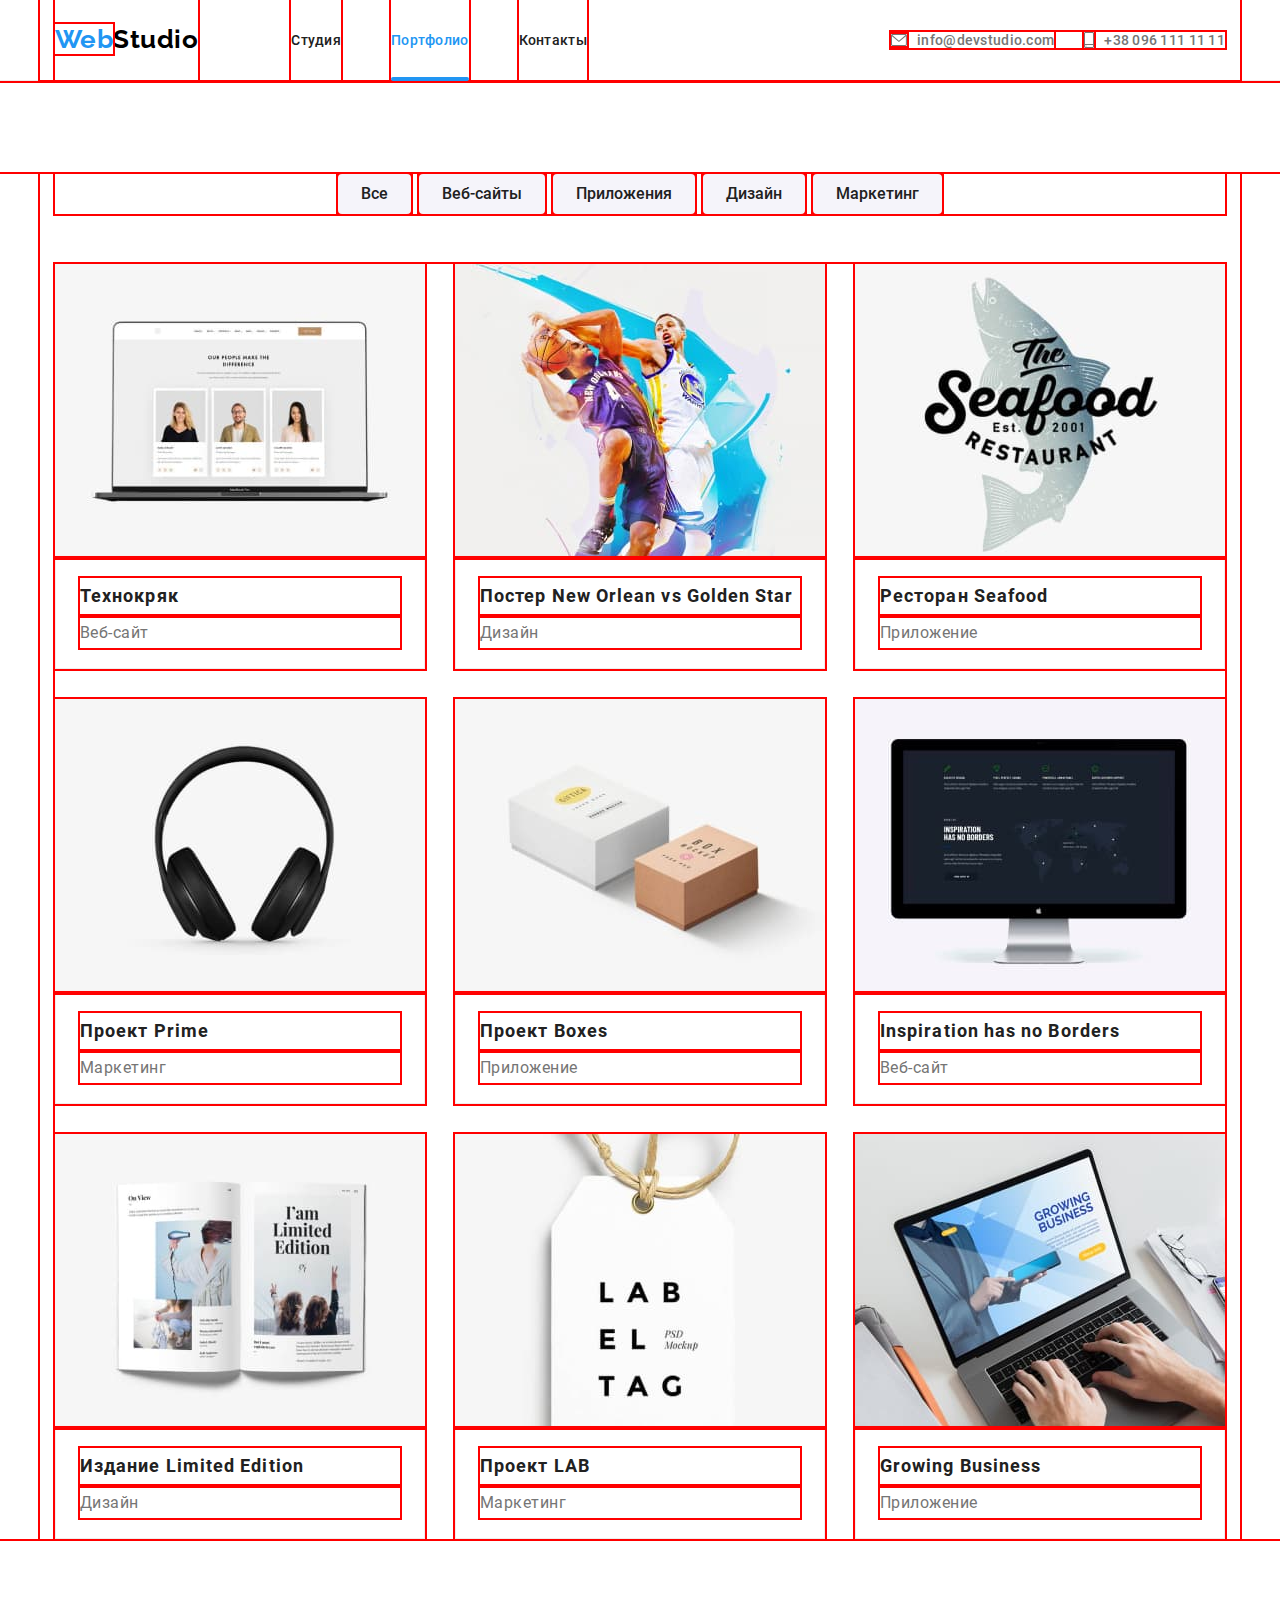
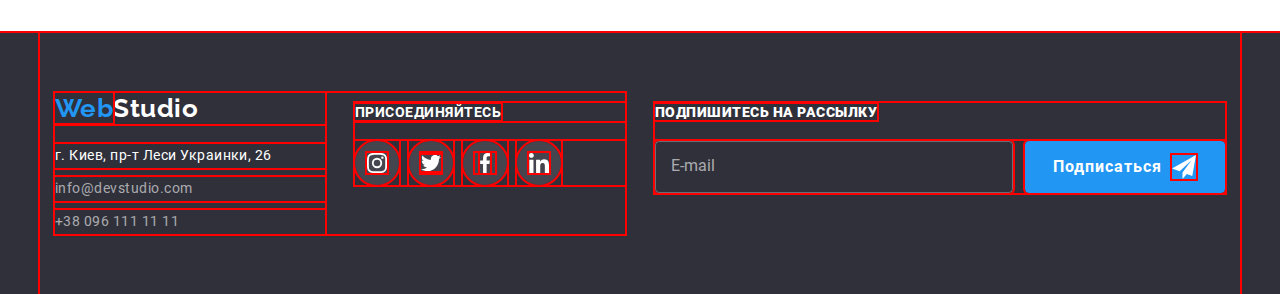
==== commit b4d9bdb7: "Изменяет стили под адаптивную верстку для портфолио и секции комнады" ====
--- a/portfolio.html
+++ b/portfolio.html
@@ -57,11 +57,11 @@
           <li class="item"><button type="button" class="btn">Маркетинг</button></li>
         </ul>
         <!-- Карточки -->
-        <!-- <ul class="portolio-list list">
-          <li class="portfolio-projects">
-            <a href="" target="_blank" rel="noopener noreferrer">
-              <div class="projects-thumb">
-                <img src="./images/project1.jpg" alt="Ноутбук" width="370" height="294" />
+        <ul class="portolio-list list">
+          <li class="portfolio-projects">
+            <a href="" target="_blank" rel="noopener noreferrer">
+              <div class="projects-thumb">
+                <img src="./images/project1.jpg" alt="Ноутбук" />
                 <p class="overlay">
                   Технокряк это современная площадка распространения коронавируса. Компании используют эту платформу для цифрового шпионажа и атак на защищённые сервера конкурентов.
                 </p>
@@ -75,7 +75,7 @@
           <li class="portfolio-projects">
             <a href="" target="_blank" rel="noopener noreferrer">
               <div class="projects-thumb">
-                <img src="./images/project2.jpg" alt="Постер Баскетбол" width="370" height="294" />
+                <img src="./images/project2.jpg" alt="Постер Баскетбол" />
                 <p class="overlay">
                   Технокряк это современная площадка распространения коронавируса. Компании используют эту платформу для цифрового шпионажа и атак на защищённые сервера конкурентов.
                 </p>
@@ -89,7 +89,7 @@
           <li class="portfolio-projects">
             <a href="" target="_blank" rel="noopener noreferrer">
               <div class="projects-thumb">
-                <img src="./images/project3.jpg" alt="Рестран рыбный" width="370" height="294" />
+                <img src="./images/project3.jpg" alt="Рестран рыбный" />
                 <p class="overlay">
                   Технокряк это современная площадка распространения коронавируса. Компании используют эту платформу для цифрового шпионажа и атак на защищённые сервера конкурентов.
                 </p>
@@ -103,7 +103,7 @@
           <li class="portfolio-projects">
             <a href="" target="_blank" rel="noopener noreferrer">
               <div class="projects-thumb">
-                <img src="./images/project4.jpg" alt="Наушники" width="370" height="294" />
+                <img src="./images/project4.jpg" alt="Наушники" />
                 <p class="overlay">
                   Технокряк это современная площадка распространения коронавируса. Компании используют эту платформу для цифрового шпионажа и атак на защищённые сервера конкурентов.
                 </p>
@@ -117,7 +117,7 @@
           <li class="portfolio-projects">
             <a href="" target="_blank" rel="noopener noreferrer">
               <div class="projects-thumb">
-                <img src="./images/project5.jpg" alt="Две коробки" width="370" height="294" />
+                <img src="./images/project5.jpg" alt="Две коробки" />
                 <p class="overlay">
                   Технокряк это современная площадка распространения коронавируса. Компании используют эту платформу для цифрового шпионажа и атак на защищённые сервера конкурентов.
                 </p>
@@ -131,7 +131,7 @@
           <li class="portfolio-projects">
             <a href="" target="_blank" rel="noopener noreferrer">
               <div class="projects-thumb">
-                <img src="./images/project6.jpg" alt="Монитор с темной заставкой" width="370" height="294" />
+                <img src="./images/project6.jpg" alt="Монитор с темной заставкой" />
                 <p class="overlay">
                   Технокряк это современная площадка распространения коронавируса. Компании используют эту платформу для цифрового шпионажа и атак на защищённые сервера конкурентов.
                 </p>
@@ -145,7 +145,7 @@
           <li class="portfolio-projects">
             <a href="" target="_blank" rel="noopener noreferrer">
               <div class="projects-thumb">
-                <img src="./images/project7.jpg" alt="Развернутая книга" width="370" height="294" />
+                <img src="./images/project7.jpg" alt="Развернутая книга" />
                 <p class="overlay">
                   Технокряк это современная площадка распространения коронавируса. Компании используют эту платформу для цифрового шпионажа и атак на защищённые сервера конкурентов.
                 </p>
@@ -159,7 +159,7 @@
           <li class="portfolio-projects">
             <a href="" target="_blank" rel="noopener noreferrer">
               <div class="projects-thumb">
-                <img src="./images/project8.jpg" alt="Бирка" width="370" height="294" />
+                <img src="./images/project8.jpg" alt="Бирка" />
                 <p class="overlay">
                   Технокряк это современная площадка распространения коронавируса. Компании используют эту платформу для цифрового шпионажа и атак на защищённые сервера конкурентов.
                 </p>
@@ -173,7 +173,7 @@
           <li class="portfolio-projects">
             <a href="" target="_blank" rel="noopener noreferrer">
               <div class="projects-thumb">
-                <img src="./images/project9.jpg" alt="Ноутбук" width="370" height="294" />
+                <img src="./images/project9.jpg" alt="Ноутбук" />
                 <p class="overlay">
                   Технокряк это современная площадка распространения коронавируса. Компании используют эту платформу для цифрового шпионажа и атак на защищённые сервера конкурентов.
                 </p>
@@ -184,7 +184,7 @@
               </div>
             </a>
           </li>
-        </ul> -->
+        </ul>
       </section>
     </main>
 
@@ -260,5 +260,6 @@
         </div>
       </div>
     </footer>
+    <script src="./js/menu.js"></script>
   </body>
 </html>
--- a/css/portfolio.min.css
+++ b/css/portfolio.min.css
@@ -1,2 +1,2 @@
-@font-face{font-family:"Roboto";src:url("../fonts/Roboto/roboto-v20-latin_cyrillic-regular.woff2") format("woff2"),url("../fonts/Roboto/roboto-v20-latin_cyrillic-regular.woff") format("woff");font-style:normal;font-weight:400}@font-face{font-family:"Roboto";src:url("../fonts/Roboto/roboto-v20-latin_cyrillic-500.woff2") format("woff2"),url("../fonts/Roboto/roboto-v20-latin_cyrillic-500.woff") format("woff");font-style:normal;font-weight:500}@font-face{font-family:"Roboto";src:url("../fonts/Roboto/roboto-v20-latin_cyrillic-700.woff2") format("woff2"),url("../fonts/Roboto/roboto-v20-latin_cyrillic-700.woff") format("woff");font-style:normal;font-weight:700}@font-face{font-family:"Roboto";src:url("../fonts/Roboto/roboto-v20-latin_cyrillic-900.woff2") format("woff2"),url("../fonts/Roboto/roboto-v20-latin_cyrillic-900.woff") format("woff");font-style:normal;font-weight:900}@font-face{font-family:"Raleway";src:url("../fonts/Raleway/raleway-v17-latin_cyrillic-700.woff2") format("woff2"),url("../fonts/Raleway/raleway-v17-latin_cyrillic-700.woff") format("woff");font-style:normal;font-weight:700}/*! normalize.css v8.0.1 | MIT License | github.com/necolas/normalize.css */html{line-height:1.15;-webkit-text-size-adjust:100%}body{margin:0}main{display:block}h1{font-size:2em;margin:0.67em 0}hr{-webkit-box-sizing:content-box;box-sizing:content-box;height:0;overflow:visible}pre{font-family:monospace, monospace;font-size:1em}a{background-color:transparent}abbr[title]{border-bottom:none;text-decoration:underline;-webkit-text-decoration:underline dotted;text-decoration:underline dotted}b,strong{font-weight:bolder}code,kbd,samp{font-family:monospace, monospace;font-size:1em}small{font-size:80%}sub,sup{font-size:75%;line-height:0;position:relative;vertical-align:baseline}sub{bottom:-0.25em}sup{top:-0.5em}img{border-style:none}button,input,optgroup,select,textarea{font-family:inherit;font-size:100%;line-height:1.15;margin:0}button,input{overflow:visible}button,select{text-transform:none}button,[type="button"],[type="reset"],[type="submit"]{-webkit-appearance:button}button::-moz-focus-inner,[type="button"]::-moz-focus-inner,[type="reset"]::-moz-focus-inner,[type="submit"]::-moz-focus-inner{border-style:none;padding:0}button:-moz-focusring,[type="button"]:-moz-focusring,[type="reset"]:-moz-focusring,[type="submit"]:-moz-focusring{outline:1px dotted ButtonText}fieldset{padding:0.35em 0.75em 0.625em}legend{-webkit-box-sizing:border-box;box-sizing:border-box;color:inherit;display:table;max-width:100%;padding:0;white-space:normal}progress{vertical-align:baseline}textarea{overflow:auto}[type="checkbox"],[type="radio"]{-webkit-box-sizing:border-box;box-sizing:border-box;padding:0}[type="number"]::-webkit-inner-spin-button,[type="number"]::-webkit-outer-spin-button{height:auto}[type="search"]{-webkit-appearance:textfield;outline-offset:-2px}[type="search"]::-webkit-search-decoration{-webkit-appearance:none}::-webkit-file-upload-button{-webkit-appearance:button;font:inherit}details{display:block}summary{display:list-item}template{display:none}[hidden]{display:none}html{-webkit-box-sizing:border-box;box-sizing:border-box}*{outline:2px solid red}*,*::before,*::after{-webkit-box-sizing:inherit;box-sizing:inherit}body{font-family:"Roboto", sans-serif;letter-spacing:0.03em}a{display:block;text-decoration:none}address{font-style:normal}img{display:block;max-width:100%;height:auto}.list{list-style:none;padding:0;margin:0}.container{width:100%;margin-right:auto;margin-left:auto;padding-right:15px;padding-left:15px}@media (min-width: 480px){.container{width:480px}}@media (min-width: 768px){.container{width:768px}}@media (min-width: 1200px){.container{width:1200px}}.visually-hidden{position:absolute !important;clip:rect(1px 1px 1px 1px);clip:rect(1px, 1px, 1px, 1px);padding:0 !important;border:0 !important;height:1px !important;width:1px !important;overflow:hidden}section{padding-top:60px;padding-bottom:60px}@media (min-width: 1200px){section{padding-top:94px;padding-bottom:94px}}section.no-padding{padding-bottom:0}.section-title{margin-top:0;margin-bottom:30px;font-weight:bold;font-size:28px;line-height:1.179;text-align:center;color:#212121}@media (min-width: 1200px){.section-title{margin-bottom:50px;font-size:36px;line-height:1.167}}.header{border-bottom:1px solid #ececec}@media screen and (max-width: 767px){.header{position:relative}}.header-page{display:-webkit-box;display:-ms-flexbox;display:flex;-webkit-box-align:center;-ms-flex-align:center;align-items:center;-webkit-box-pack:justify;-ms-flex-pack:justify;justify-content:space-between}.header-nav{display:-webkit-box;display:-ms-flexbox;display:flex;-webkit-box-align:center;-ms-flex-align:center;align-items:center;-webkit-box-pack:justify;-ms-flex-pack:justify;justify-content:space-between}.logo{padding-top:24px;padding-bottom:25px;font-family:"Raleway", sans-serif;font-weight:700;font-size:26px;line-height:1.192;color:#000}.logo span{color:#2196f3}.logo-footer{padding-top:0;padding-bottom:0;margin-bottom:20px;color:#fff}.menu{display:none}@media (min-width: 768px){.menu{display:-webkit-box;display:-ms-flexbox;display:flex;margin-left:88px}}@media (min-width: 1200px){.menu{margin-left:93px}}.menu .item:not(:last-child){margin-right:50px}.menu .link{padding-top:32px;padding-bottom:32px;font-weight:500;font-size:14px;line-height:1.143;letter-spacing:0.02em;color:#212121;-webkit-transition:color 250ms cubic-bezier(0.4, 0, 0.2, 1);transition:color 250ms cubic-bezier(0.4, 0, 0.2, 1)}.menu .link:hover,.menu .link:focus{color:#2196f3}.menu .current{position:relative;color:#2196f3}.menu .current::after{position:absolute;bottom:-1px;display:block;content:" ";border-radius:2px;width:100%;height:4px;background:#2196f3}.btn-menu{display:-webkit-box;display:-ms-flexbox;display:flex;padding:0;margin:0;border:none;background-color:transparent}.btn-menu .icon-crosse{display:none}.btn-menu.is-open .icon-crosse{display:block}.btn-menu.is-open .icon-menu{display:none}@media (min-width: 768px){.btn-menu{display:none}}.mobile-menu{display:none;position:absolute;top:100%;left:0;width:100%;background-color:#fff;padding:20px;text-align:center;font-weight:500;font-size:18px;line-height:1.167;letter-spacing:0.02em;color:#212121}.mobile-menu.is-open{display:block}.contacts{display:none}@media (min-width: 768px){.contacts{display:block;margin-left:auto}.contacts .item+.item{margin-top:10px}}@media (min-width: 1200px){.contacts{display:-webkit-box;display:-ms-flexbox;display:flex}.contacts .item+.item{margin-left:30px;margin-top:0}}.contacts .link{display:-webkit-box;display:-ms-flexbox;display:flex;-webkit-box-align:center;-ms-flex-align:center;align-items:center;font-weight:500;font-size:14px;line-height:1.143;letter-spacing:0.02em;color:#757575;-webkit-transition:color 250ms cubic-bezier(0.4, 0, 0.2, 1);transition:color 250ms cubic-bezier(0.4, 0, 0.2, 1)}.contacts .link:hover,.contacts .link:focus{color:#2196f3}.envelope-icon,.smartphone-icon{margin-right:10px;fill:currentColor;width:12px;height:10px}.envelope-icon{width:16px;height:12px}.smartphone-icon{width:10px;height:16px}.portfolio{margin-top:60px;margin-bottom:60px;padding-top:0;padding-bottom:0}@media (min-width: 1200px){.portfolio{margin-top:93px;margin-bottom:94px}}.portfolio-filter{display:-webkit-box;display:-ms-flexbox;display:flex;-ms-flex-wrap:wrap;flex-wrap:wrap;margin-bottom:40px}.btn{border:1px solid transparent;border-radius:4px;padding:6px 22px;font-weight:500;font-size:16px;line-height:1.625;text-align:center;color:#212121;background-color:#f5f4fa;cursor:pointer;-webkit-transition:color 250ms cubic-bezier(0.4, 0, 0.2, 1),background-color 250ms cubic-bezier(0.4, 0, 0.2, 1),-webkit-box-shadow 250ms cubic-bezier(0.4, 0, 0.2, 1);transition:color 250ms cubic-bezier(0.4, 0, 0.2, 1),background-color 250ms cubic-bezier(0.4, 0, 0.2, 1),-webkit-box-shadow 250ms cubic-bezier(0.4, 0, 0.2, 1);transition:color 250ms cubic-bezier(0.4, 0, 0.2, 1),background-color 250ms cubic-bezier(0.4, 0, 0.2, 1),box-shadow 250ms cubic-bezier(0.4, 0, 0.2, 1);transition:color 250ms cubic-bezier(0.4, 0, 0.2, 1),background-color 250ms cubic-bezier(0.4, 0, 0.2, 1),box-shadow 250ms cubic-bezier(0.4, 0, 0.2, 1),-webkit-box-shadow 250ms cubic-bezier(0.4, 0, 0.2, 1)}.btn:hover,.btn:focus{background-color:#2196f3;color:#fff;-webkit-box-shadow:0px 3px 1px rgba(0,0,0,0.1),0px 1px 2px rgba(0,0,0,0.08),0px 2px 2px rgba(0,0,0,0.12);box-shadow:0px 3px 1px rgba(0,0,0,0.1),0px 1px 2px rgba(0,0,0,0.08),0px 2px 2px rgba(0,0,0,0.12)}img{display:block;max-width:100%;height:auto}.portolio-list{display:-webkit-box;display:-ms-flexbox;display:flex;-ms-flex-wrap:wrap;flex-wrap:wrap}.list>.portfolio-projects:not(:nth-child(3n)){margin-right:30px}.list>.portfolio-projects:not(:nth-last-child(-n+3)){margin-bottom:30px}.portfolio-projects{width:370px;-webkit-transition:-webkit-box-shadow 250ms cubic-bezier(0.4, 0, 0.2, 1);transition:-webkit-box-shadow 250ms cubic-bezier(0.4, 0, 0.2, 1);transition:box-shadow 250ms cubic-bezier(0.4, 0, 0.2, 1);transition:box-shadow 250ms cubic-bezier(0.4, 0, 0.2, 1), -webkit-box-shadow 250ms cubic-bezier(0.4, 0, 0.2, 1)}.portfolio-projects:hover,.portfolio-projects:focus{-webkit-box-shadow:0px 1px 1px rgba(0,0,0,0.12),0px 4px 4px rgba(0,0,0,0.06),1px 4px 6px rgba(0,0,0,0.16);box-shadow:0px 1px 1px rgba(0,0,0,0.12),0px 4px 4px rgba(0,0,0,0.06),1px 4px 6px rgba(0,0,0,0.16)}.projects-thumb{position:relative;overflow:hidden}.portfolio-projects-desc{padding:20px 24px;background-color:#fff;border-right:1px solid #eeeeee;border-bottom:1px solid #eeeeee;border-left:1px solid #eeeeee}.portfolio-projects h2{margin-top:0;margin-bottom:4px}.portfolio-projects p{margin-top:0;margin-bottom:0}.projects-title{font-weight:700;font-size:18px;line-height:2;letter-spacing:0.06em;color:#212121}.projects-subtitle{font-weight:400;font-size:16px;line-height:1.875;color:#757575}.portfolio-projects .overlay{position:absolute;top:0;right:0;bottom:0;left:0;-webkit-transform:translateY(100%);transform:translateY(100%);padding:63px 24px;font-weight:400;font-size:18px;line-height:1.556;color:#fff;background:rgba(33,150,243,0.9);-webkit-transition:-webkit-transform 250ms cubic-bezier(0.4, 0, 0.2, 1);transition:-webkit-transform 250ms cubic-bezier(0.4, 0, 0.2, 1);transition:transform 250ms cubic-bezier(0.4, 0, 0.2, 1);transition:transform 250ms cubic-bezier(0.4, 0, 0.2, 1), -webkit-transform 250ms cubic-bezier(0.4, 0, 0.2, 1)}.portfolio-projects:hover .overlay,.portfolio-projects:focus .overlay{-webkit-transform:translateY(0);transform:translateY(0)}.btn-main{border-radius:4px;border:0 solid transparent;min-width:200px;padding:10px 32px;font-weight:700;font-size:16px;line-height:1.875;letter-spacing:0.06em;color:#fff;background-color:#2196f3;-webkit-box-shadow:0px 4px 4px rgba(0,0,0,0.15);box-shadow:0px 4px 4px rgba(0,0,0,0.15);cursor:pointer;-webkit-transition:color 250ms cubic-bezier(0.4, 0, 0.2, 1),background-color 250ms cubic-bezier(0.4, 0, 0.2, 1);transition:color 250ms cubic-bezier(0.4, 0, 0.2, 1),background-color 250ms cubic-bezier(0.4, 0, 0.2, 1)}.btn-main:hover,.btn-main:focus{color:#2196f3;background-color:#fff}.btn-footer{display:-webkit-box;display:-ms-flexbox;display:flex;-webkit-box-align:center;-ms-flex-align:center;align-items:center;min-width:200px;min-height:50px;padding:10px 28px;margin-right:auto;margin-left:auto;border-radius:4px;font-weight:700;font-size:16px;line-height:1.875;letter-spacing:0.06em;color:#fff;background:#2196f3;border:transparent;cursor:pointer;-webkit-transition:background-color 250ms cubic-bezier(0.4, 0, 0.2, 1);transition:background-color 250ms cubic-bezier(0.4, 0, 0.2, 1)}.btn-footer:hover,.btn-footer:focus{color:#2196f3;background-color:#fff}.footer{background-color:#2f303a;color:#fff}.footer-flexbox{padding-top:60px;padding-bottom:60px}@media (min-width: 1200px){.footer-flexbox{display:-webkit-box;display:-ms-flexbox;display:flex;-webkit-box-align:baseline;-ms-flex-align:baseline;align-items:baseline;-webkit-box-pack:justify;-ms-flex-pack:justify;justify-content:space-between}.footer-flexbox .footer-form{width:calc(50% - 15px)}}@media screen and (min-width: 768px){.footer-contacts{display:-webkit-box;display:-ms-flexbox;display:flex;-webkit-box-align:baseline;-ms-flex-align:baseline;align-items:baseline;-ms-flex-pack:distribute;justify-content:space-around}}@media (min-width: 1200px){.footer-contacts{width:calc((100% - 30px) / 2);margin-right:30px;margin-bottom:0;-webkit-box-pack:start;-ms-flex-pack:start;justify-content:start}}@media screen and (max-width: 1199px){.footer-address-contacts,.footer-social-contacts{text-align:center;margin-bottom:60px}}@media (min-width: 1200px){.footer-address-contacts,.footer-social-contacts{width:calc((100% - 30px) / 2)}.footer-address-contacts:not(:last-child),.footer-social-contacts:not(:last-child){margin-right:30px}}.address>.list{font-weight:400;font-size:14px;line-height:1.714}.address-contacts .link{margin-top:9px;color:rgba(255,255,255,0.6);-webkit-transition:color 250ms cubic-bezier(0.4, 0, 0.2, 1);transition:color 250ms cubic-bezier(0.4, 0, 0.2, 1)}.address-contacts .link:hover,.address-contacts .link:focus{color:#2196f3}.footer p{margin-top:0;margin-bottom:20px}.footer-social-icons-list{display:-webkit-box;display:-ms-flexbox;display:flex;-webkit-box-pack:center;-ms-flex-pack:center;justify-content:center}@media (min-width: 1200px){.footer-social-icons-list{-webkit-box-pack:start;-ms-flex-pack:start;justify-content:start}}.footer-social-icons-item:not(:last-child){margin-right:10px}.footer-social-icons-link{display:-webkit-box;display:-ms-flexbox;display:flex;-webkit-box-pack:center;-ms-flex-pack:center;justify-content:center;-webkit-box-align:center;-ms-flex-align:center;align-items:center;width:44px;height:44px;border-radius:50%;color:#fff;background-color:rgba(255,255,255,0.1);-webkit-transition:background-color 250ms cubic-bezier(0.4, 0, 0.2, 1);transition:background-color 250ms cubic-bezier(0.4, 0, 0.2, 1)}.footer-social-icons-link:hover,.footer-social-icons-link:focus{background-color:#2196f3}.footer-social-icon{fill:currentColor}.call-to-activity{font-weight:700;font-size:14px;line-height:1.143;text-transform:uppercase}@media screen and (max-width: 1199px){.footer-form{text-align:center}}.input-form{margin-top:20px}@media (min-width: 1200px){.input-form{display:-webkit-box;display:-ms-flexbox;display:flex}}.input-form input{display:-webkit-box;display:-ms-flexbox;display:flex;-webkit-box-align:center;-ms-flex-align:center;align-items:center;margin-right:auto;margin-left:auto;margin-bottom:20px;width:100%;max-width:450px;border-radius:4px;padding:15px 0px 16px 15px;background-color:transparent;color:rgba(255,255,255,0.6);border:1px solid rgba(255,255,255,0.3)}@media (min-width: 1200px){.input-form input{max-width:358px;margin-right:12px;margin-bottom:0}}.input-form input::-webkit-input-placeholder{padding-right:0;font-weight:400;font-size:16px;line-height:1.25;color:rgba(255,255,255,0.6)}.input-form input:-ms-input-placeholder{padding-right:0;font-weight:400;font-size:16px;line-height:1.25;color:rgba(255,255,255,0.6)}.input-form input::-ms-input-placeholder{padding-right:0;font-weight:400;font-size:16px;line-height:1.25;color:rgba(255,255,255,0.6)}.input-form input::placeholder{padding-right:0;font-weight:400;font-size:16px;line-height:1.25;color:rgba(255,255,255,0.6)}.icon-send{margin-left:10px;width:24px;height:24px;fill:currentColor}
+@font-face{font-family:"Roboto";src:url("../fonts/Roboto/roboto-v20-latin_cyrillic-regular.woff2") format("woff2"),url("../fonts/Roboto/roboto-v20-latin_cyrillic-regular.woff") format("woff");font-style:normal;font-weight:400}@font-face{font-family:"Roboto";src:url("../fonts/Roboto/roboto-v20-latin_cyrillic-500.woff2") format("woff2"),url("../fonts/Roboto/roboto-v20-latin_cyrillic-500.woff") format("woff");font-style:normal;font-weight:500}@font-face{font-family:"Roboto";src:url("../fonts/Roboto/roboto-v20-latin_cyrillic-700.woff2") format("woff2"),url("../fonts/Roboto/roboto-v20-latin_cyrillic-700.woff") format("woff");font-style:normal;font-weight:700}@font-face{font-family:"Roboto";src:url("../fonts/Roboto/roboto-v20-latin_cyrillic-900.woff2") format("woff2"),url("../fonts/Roboto/roboto-v20-latin_cyrillic-900.woff") format("woff");font-style:normal;font-weight:900}@font-face{font-family:"Raleway";src:url("../fonts/Raleway/raleway-v17-latin_cyrillic-700.woff2") format("woff2"),url("../fonts/Raleway/raleway-v17-latin_cyrillic-700.woff") format("woff");font-style:normal;font-weight:700}/*! normalize.css v8.0.1 | MIT License | github.com/necolas/normalize.css */html{line-height:1.15;-webkit-text-size-adjust:100%}body{margin:0}main{display:block}h1{font-size:2em;margin:0.67em 0}hr{-webkit-box-sizing:content-box;box-sizing:content-box;height:0;overflow:visible}pre{font-family:monospace, monospace;font-size:1em}a{background-color:transparent}abbr[title]{border-bottom:none;text-decoration:underline;-webkit-text-decoration:underline dotted;text-decoration:underline dotted}b,strong{font-weight:bolder}code,kbd,samp{font-family:monospace, monospace;font-size:1em}small{font-size:80%}sub,sup{font-size:75%;line-height:0;position:relative;vertical-align:baseline}sub{bottom:-0.25em}sup{top:-0.5em}img{border-style:none}button,input,optgroup,select,textarea{font-family:inherit;font-size:100%;line-height:1.15;margin:0}button,input{overflow:visible}button,select{text-transform:none}button,[type="button"],[type="reset"],[type="submit"]{-webkit-appearance:button}button::-moz-focus-inner,[type="button"]::-moz-focus-inner,[type="reset"]::-moz-focus-inner,[type="submit"]::-moz-focus-inner{border-style:none;padding:0}button:-moz-focusring,[type="button"]:-moz-focusring,[type="reset"]:-moz-focusring,[type="submit"]:-moz-focusring{outline:1px dotted ButtonText}fieldset{padding:0.35em 0.75em 0.625em}legend{-webkit-box-sizing:border-box;box-sizing:border-box;color:inherit;display:table;max-width:100%;padding:0;white-space:normal}progress{vertical-align:baseline}textarea{overflow:auto}[type="checkbox"],[type="radio"]{-webkit-box-sizing:border-box;box-sizing:border-box;padding:0}[type="number"]::-webkit-inner-spin-button,[type="number"]::-webkit-outer-spin-button{height:auto}[type="search"]{-webkit-appearance:textfield;outline-offset:-2px}[type="search"]::-webkit-search-decoration{-webkit-appearance:none}::-webkit-file-upload-button{-webkit-appearance:button;font:inherit}details{display:block}summary{display:list-item}template{display:none}[hidden]{display:none}html{-webkit-box-sizing:border-box;box-sizing:border-box}*{outline:2px solid red}*,*::before,*::after{-webkit-box-sizing:inherit;box-sizing:inherit}body{font-family:"Roboto", sans-serif;letter-spacing:0.03em}a{display:block;text-decoration:none}address{font-style:normal}img{display:block;max-width:100%;height:auto}.list{list-style:none;padding:0;margin:0}.container{width:100%;margin-right:auto;margin-left:auto;padding-right:15px;padding-left:15px}@media (min-width: 480px){.container{width:480px}}@media (min-width: 768px){.container{width:768px}}@media (min-width: 1200px){.container{width:1200px}}.visually-hidden{position:absolute !important;clip:rect(1px 1px 1px 1px);clip:rect(1px, 1px, 1px, 1px);padding:0 !important;border:0 !important;height:1px !important;width:1px !important;overflow:hidden}section{padding-top:60px;padding-bottom:60px}@media (min-width: 1200px){section{padding-top:94px;padding-bottom:94px}}@media (min-width: 1200px){section.no-padding{padding-bottom:0}}.section-title{margin-top:0;margin-bottom:30px;font-weight:bold;font-size:28px;line-height:1.179;text-align:center;color:#212121}@media (min-width: 1200px){.section-title{margin-bottom:50px;font-size:36px;line-height:1.167}}.header{border-bottom:1px solid #ececec}@media screen and (max-width: 767px){.header{position:relative}}.header-page{display:-webkit-box;display:-ms-flexbox;display:flex;-webkit-box-align:center;-ms-flex-align:center;align-items:center;-webkit-box-pack:justify;-ms-flex-pack:justify;justify-content:space-between}.header-nav{display:-webkit-box;display:-ms-flexbox;display:flex;-webkit-box-align:center;-ms-flex-align:center;align-items:center;-webkit-box-pack:justify;-ms-flex-pack:justify;justify-content:space-between}.logo{padding-top:24px;padding-bottom:25px;font-family:"Raleway", sans-serif;font-weight:700;font-size:26px;line-height:1.192;color:#000}.logo span{color:#2196f3}.logo-footer{padding-top:0;padding-bottom:0;margin-bottom:20px;color:#fff}.menu{display:none}@media (min-width: 768px){.menu{display:-webkit-box;display:-ms-flexbox;display:flex;margin-left:88px}}@media (min-width: 1200px){.menu{margin-left:93px}}.menu .item:not(:last-child){margin-right:50px}.menu .link{padding-top:32px;padding-bottom:32px;font-weight:500;font-size:14px;line-height:1.143;letter-spacing:0.02em;color:#212121;-webkit-transition:color 250ms cubic-bezier(0.4, 0, 0.2, 1);transition:color 250ms cubic-bezier(0.4, 0, 0.2, 1)}.menu .link:hover,.menu .link:focus{color:#2196f3}.menu .current{position:relative;color:#2196f3}.menu .current::after{position:absolute;bottom:-1px;display:block;content:" ";border-radius:2px;width:100%;height:4px;background:#2196f3}.btn-menu{display:-webkit-box;display:-ms-flexbox;display:flex;padding:0;margin:0;border:none;background-color:transparent}.btn-menu .icon-crosse{display:none}.btn-menu.is-open .icon-crosse{display:block}.btn-menu.is-open .icon-menu{display:none}@media (min-width: 768px){.btn-menu{display:none}}.mobile-menu{display:none;position:absolute;top:100%;left:0;width:100%;background-color:#fff;padding:20px;text-align:center;font-weight:500;font-size:18px;line-height:1.167;letter-spacing:0.02em;color:#212121}.mobile-menu.is-open{display:block}.contacts{display:none}@media (min-width: 768px){.contacts{display:block;margin-left:auto}.contacts .item+.item{margin-top:10px}}@media (min-width: 1200px){.contacts{display:-webkit-box;display:-ms-flexbox;display:flex}.contacts .item+.item{margin-left:30px;margin-top:0}}.contacts .link{display:-webkit-box;display:-ms-flexbox;display:flex;-webkit-box-align:center;-ms-flex-align:center;align-items:center;font-weight:500;font-size:14px;line-height:1.143;letter-spacing:0.02em;color:#757575;-webkit-transition:color 250ms cubic-bezier(0.4, 0, 0.2, 1);transition:color 250ms cubic-bezier(0.4, 0, 0.2, 1)}.contacts .link:hover,.contacts .link:focus{color:#2196f3}.envelope-icon,.smartphone-icon{margin-right:10px;fill:currentColor;width:12px;height:10px}.envelope-icon{width:16px;height:12px}.smartphone-icon{width:10px;height:16px}.portfolio{margin-top:60px;margin-bottom:60px;padding-top:0;padding-bottom:0}@media (min-width: 1200px){.portfolio{margin-top:93px;margin-bottom:94px}}.portfolio-filter{display:-webkit-box;display:-ms-flexbox;display:flex;-ms-flex-wrap:wrap;flex-wrap:wrap;margin-bottom:25px}@media (min-width: 768px){.portfolio-filter{-webkit-box-pack:center;-ms-flex-pack:center;justify-content:center;margin-bottom:30px}}@media (min-width: 1200px){.portfolio-filter{margin-bottom:50px}}.portfolio-filter .item:not(:last-child){margin-right:8px}@media screen and (max-width: 767px){.portfolio-filter .item:not(:last-child){margin-bottom:15px}}.btn{border:1px solid transparent;border-radius:4px;padding:6px 22px;font-weight:500;font-size:16px;line-height:1.625;text-align:center;color:#212121;background-color:#f5f4fa;cursor:pointer;-webkit-transition:color 250ms cubic-bezier(0.4, 0, 0.2, 1),background-color 250ms cubic-bezier(0.4, 0, 0.2, 1),-webkit-box-shadow 250ms cubic-bezier(0.4, 0, 0.2, 1);transition:color 250ms cubic-bezier(0.4, 0, 0.2, 1),background-color 250ms cubic-bezier(0.4, 0, 0.2, 1),-webkit-box-shadow 250ms cubic-bezier(0.4, 0, 0.2, 1);transition:color 250ms cubic-bezier(0.4, 0, 0.2, 1),background-color 250ms cubic-bezier(0.4, 0, 0.2, 1),box-shadow 250ms cubic-bezier(0.4, 0, 0.2, 1);transition:color 250ms cubic-bezier(0.4, 0, 0.2, 1),background-color 250ms cubic-bezier(0.4, 0, 0.2, 1),box-shadow 250ms cubic-bezier(0.4, 0, 0.2, 1),-webkit-box-shadow 250ms cubic-bezier(0.4, 0, 0.2, 1)}.btn:hover,.btn:focus{background-color:#2196f3;color:#fff;-webkit-box-shadow:0px 3px 1px rgba(0,0,0,0.1),0px 1px 2px rgba(0,0,0,0.08),0px 2px 2px rgba(0,0,0,0.12);box-shadow:0px 3px 1px rgba(0,0,0,0.1),0px 1px 2px rgba(0,0,0,0.08),0px 2px 2px rgba(0,0,0,0.12)}.portfolio-projects{width:100%;-webkit-transition:-webkit-box-shadow 250ms cubic-bezier(0.4, 0, 0.2, 1);transition:-webkit-box-shadow 250ms cubic-bezier(0.4, 0, 0.2, 1);transition:box-shadow 250ms cubic-bezier(0.4, 0, 0.2, 1);transition:box-shadow 250ms cubic-bezier(0.4, 0, 0.2, 1), -webkit-box-shadow 250ms cubic-bezier(0.4, 0, 0.2, 1)}@media (min-width: 768px){.portfolio-projects{width:calc((100% - 30px) / 2)}}@media (min-width: 1200px){.portfolio-projects{width:calc((100% - 60px) / 3)}}.portfolio-projects:hover,.portfolio-projects:focus{-webkit-box-shadow:0px 1px 1px rgba(0,0,0,0.12),0px 4px 4px rgba(0,0,0,0.06),1px 4px 6px rgba(0,0,0,0.16);box-shadow:0px 1px 1px rgba(0,0,0,0.12),0px 4px 4px rgba(0,0,0,0.06),1px 4px 6px rgba(0,0,0,0.16)}.portolio-list{display:-webkit-box;display:-ms-flexbox;display:flex;-ms-flex-wrap:wrap;flex-wrap:wrap}@media screen and (max-width: 767px){.list>.portfolio-projects:not(:last-child){margin-bottom:30px}}@media screen and (min-width: 768px) and (max-width: 1199px){.list>.portfolio-projects:not(:nth-child(2n)){margin-right:30px}.list>.portfolio-projects:not(:nth-last-child(-n+2)){margin-bottom:30px}}@media (min-width: 1200px){.list>.portfolio-projects:not(:nth-child(3n)){margin-right:30px}.list>.portfolio-projects:not(:nth-last-child(-n+3)){margin-bottom:30px}}.projects-thumb{position:relative;overflow:hidden}.portfolio-projects-desc{padding:20px 24px;background-color:#fff;border-right:1px solid #eeeeee;border-bottom:1px solid #eeeeee;border-left:1px solid #eeeeee}.portfolio-projects h2{margin-top:0;margin-bottom:4px}.portfolio-projects p{margin-top:0;margin-bottom:0}.projects-title{font-weight:700;font-size:18px;line-height:2;letter-spacing:0.06em;color:#212121}.projects-subtitle{font-weight:400;font-size:16px;line-height:1.875;color:#757575}.portfolio-projects .overlay{position:absolute;top:0;right:0;bottom:0;left:0;-webkit-transform:translateY(100%);transform:translateY(100%);padding:63px 24px;font-weight:400;font-size:18px;line-height:1.556;color:#fff;background:rgba(33,150,243,0.9);-webkit-transition:-webkit-transform 250ms cubic-bezier(0.4, 0, 0.2, 1);transition:-webkit-transform 250ms cubic-bezier(0.4, 0, 0.2, 1);transition:transform 250ms cubic-bezier(0.4, 0, 0.2, 1);transition:transform 250ms cubic-bezier(0.4, 0, 0.2, 1), -webkit-transform 250ms cubic-bezier(0.4, 0, 0.2, 1)}.portfolio-projects:hover .overlay,.portfolio-projects:focus .overlay{-webkit-transform:translateY(0);transform:translateY(0)}.btn-main{border-radius:4px;border:0 solid transparent;min-width:200px;padding:10px 32px;font-weight:700;font-size:16px;line-height:1.875;letter-spacing:0.06em;color:#fff;background-color:#2196f3;-webkit-box-shadow:0px 4px 4px rgba(0,0,0,0.15);box-shadow:0px 4px 4px rgba(0,0,0,0.15);cursor:pointer;-webkit-transition:color 250ms cubic-bezier(0.4, 0, 0.2, 1),background-color 250ms cubic-bezier(0.4, 0, 0.2, 1);transition:color 250ms cubic-bezier(0.4, 0, 0.2, 1),background-color 250ms cubic-bezier(0.4, 0, 0.2, 1)}.btn-main:hover,.btn-main:focus{color:#2196f3;background-color:#fff}.btn-footer{display:-webkit-box;display:-ms-flexbox;display:flex;-webkit-box-align:center;-ms-flex-align:center;align-items:center;min-width:200px;min-height:50px;padding:10px 28px;margin-right:auto;margin-left:auto;border-radius:4px;font-weight:700;font-size:16px;line-height:1.875;letter-spacing:0.06em;color:#fff;background:#2196f3;border:transparent;cursor:pointer;-webkit-transition:background-color 250ms cubic-bezier(0.4, 0, 0.2, 1);transition:background-color 250ms cubic-bezier(0.4, 0, 0.2, 1)}.btn-footer:hover,.btn-footer:focus{color:#2196f3;background-color:#fff}.footer{background-color:#2f303a;color:#fff}.footer-flexbox{padding-top:60px;padding-bottom:60px}@media (min-width: 1200px){.footer-flexbox{display:-webkit-box;display:-ms-flexbox;display:flex;-webkit-box-align:baseline;-ms-flex-align:baseline;align-items:baseline;-webkit-box-pack:justify;-ms-flex-pack:justify;justify-content:space-between}.footer-flexbox .footer-form{width:calc(50% - 15px)}}@media screen and (min-width: 768px){.footer-contacts{display:-webkit-box;display:-ms-flexbox;display:flex;-webkit-box-align:baseline;-ms-flex-align:baseline;align-items:baseline;-ms-flex-pack:distribute;justify-content:space-around}}@media (min-width: 1200px){.footer-contacts{width:calc((100% - 30px) / 2);margin-right:30px;margin-bottom:0;-webkit-box-pack:start;-ms-flex-pack:start;justify-content:start}}@media screen and (max-width: 1199px){.footer-address-contacts,.footer-social-contacts{text-align:center;margin-bottom:60px}}@media (min-width: 1200px){.footer-address-contacts,.footer-social-contacts{width:calc((100% - 30px) / 2)}.footer-address-contacts:not(:last-child),.footer-social-contacts:not(:last-child){margin-right:30px}}.address>.list{font-weight:400;font-size:14px;line-height:1.714}.address-contacts .link{margin-top:9px;color:rgba(255,255,255,0.6);-webkit-transition:color 250ms cubic-bezier(0.4, 0, 0.2, 1);transition:color 250ms cubic-bezier(0.4, 0, 0.2, 1)}.address-contacts .link:hover,.address-contacts .link:focus{color:#2196f3}.footer p{margin-top:0;margin-bottom:20px}.footer-social-icons-list{display:-webkit-box;display:-ms-flexbox;display:flex;-webkit-box-pack:center;-ms-flex-pack:center;justify-content:center}@media (min-width: 1200px){.footer-social-icons-list{-webkit-box-pack:start;-ms-flex-pack:start;justify-content:start}}.footer-social-icons-item:not(:last-child){margin-right:10px}.footer-social-icons-link{display:-webkit-box;display:-ms-flexbox;display:flex;-webkit-box-pack:center;-ms-flex-pack:center;justify-content:center;-webkit-box-align:center;-ms-flex-align:center;align-items:center;width:44px;height:44px;border-radius:50%;color:#fff;background-color:rgba(255,255,255,0.1);-webkit-transition:background-color 250ms cubic-bezier(0.4, 0, 0.2, 1);transition:background-color 250ms cubic-bezier(0.4, 0, 0.2, 1)}.footer-social-icons-link:hover,.footer-social-icons-link:focus{background-color:#2196f3}.footer-social-icon{fill:currentColor}.call-to-activity{font-weight:700;font-size:14px;line-height:1.143;text-transform:uppercase}@media screen and (max-width: 1199px){.footer-form{text-align:center}}.input-form{margin-top:20px}@media (min-width: 1200px){.input-form{display:-webkit-box;display:-ms-flexbox;display:flex}}.input-form input{display:-webkit-box;display:-ms-flexbox;display:flex;-webkit-box-align:center;-ms-flex-align:center;align-items:center;margin-right:auto;margin-left:auto;margin-bottom:20px;width:100%;max-width:450px;border-radius:4px;padding:15px 0px 16px 15px;background-color:transparent;color:rgba(255,255,255,0.6);border:1px solid rgba(255,255,255,0.3)}@media (min-width: 1200px){.input-form input{max-width:358px;margin-right:12px;margin-bottom:0}}.input-form input::-webkit-input-placeholder{padding-right:0;font-weight:400;font-size:16px;line-height:1.25;color:rgba(255,255,255,0.6)}.input-form input:-ms-input-placeholder{padding-right:0;font-weight:400;font-size:16px;line-height:1.25;color:rgba(255,255,255,0.6)}.input-form input::-ms-input-placeholder{padding-right:0;font-weight:400;font-size:16px;line-height:1.25;color:rgba(255,255,255,0.6)}.input-form input::placeholder{padding-right:0;font-weight:400;font-size:16px;line-height:1.25;color:rgba(255,255,255,0.6)}.icon-send{margin-left:10px;width:24px;height:24px;fill:currentColor}
 /*# sourceMappingURL=portfolio.min.css.map */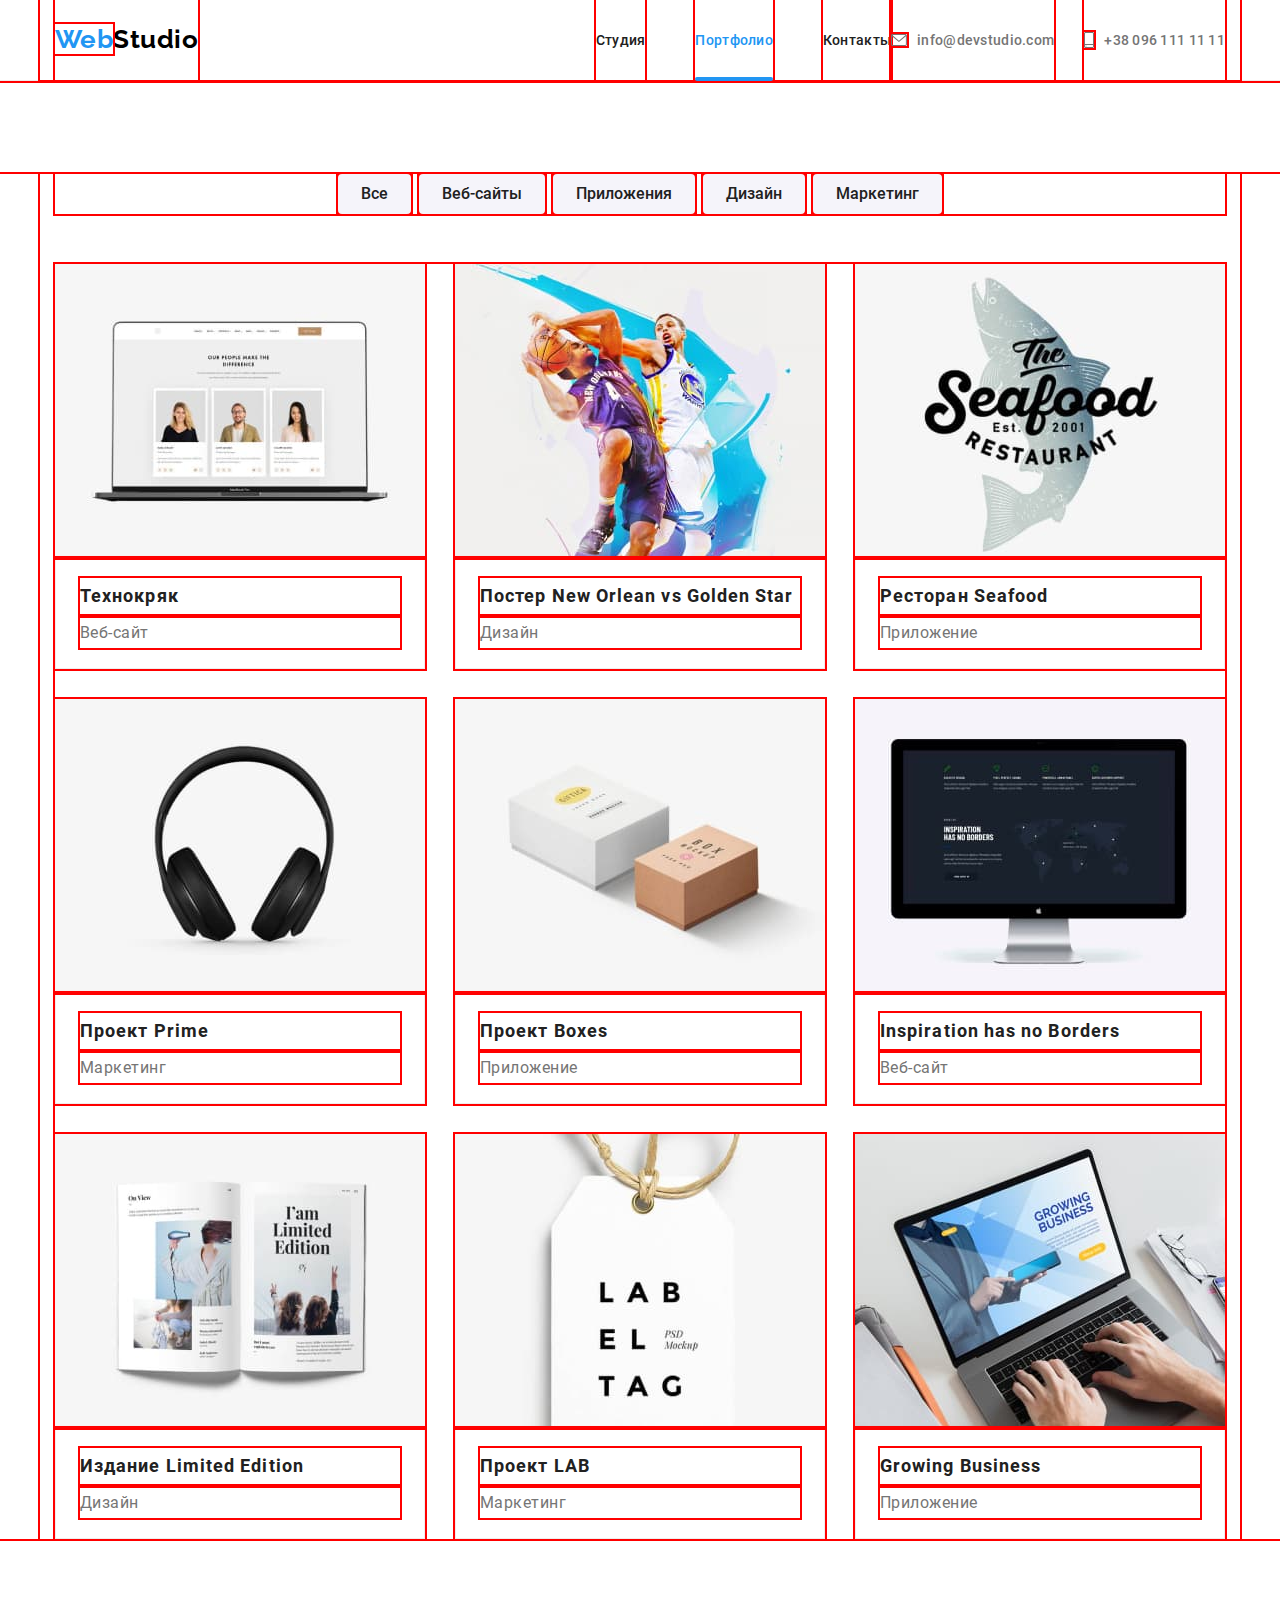
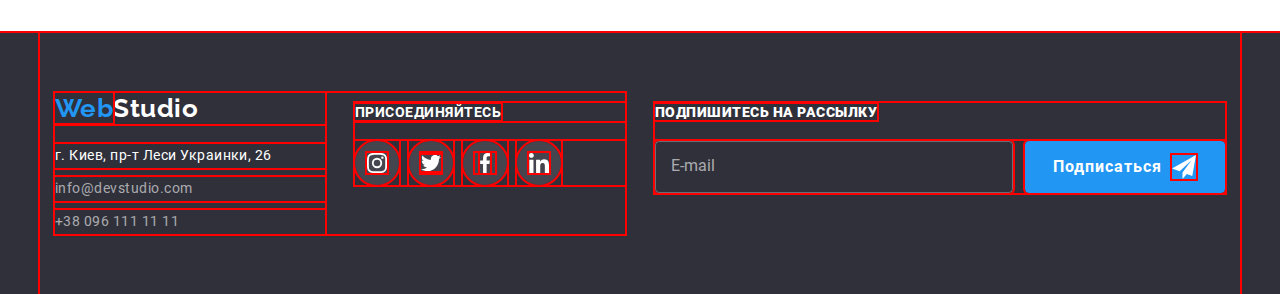
==== commit 1ed71bbf: "Добавляет картинки под адаптивную графику" ====
--- a/portfolio.html
+++ b/portfolio.html
@@ -10,33 +10,35 @@
   <body>
     <header class="header">
       <div class="container header-page">
-        <nav class="header-nav">
-          <a href="./" class="logo"> <span>Web</span>Studio</a>
-          <div class="mobile-menu" id="mobile-menu" data-menu>Menu</div>
-          <ul class="menu list">
-            <li class="item"><a href="./index.html" class="link">Студия</a></li>
-            <li class="item"><a href="./portfolio.html" class="link current">Портфолио</a></li>
-            <li class="item"><a href="#" class="link">Контакты</a></li>
+        <!-- <nav class="header-nav"> -->
+        <a href="./" class="logo"> <span>Web</span>Studio</a>
+        <div class="menu-container" id="menu-container" data-menu>
+          <nav class="page-nav">
+            <ul class="menu list">
+              <li class="item"><a href="./index.html" class="link">Студия</a></li>
+              <li class="item"><a href="./portfolio.html" class="link current">Портфолио</a></li>
+              <li class="item"><a href="#" class="link">Контакты</a></li>
+            </ul>
+          </nav>
+          <ul class="contacts list">
+            <li class="contacts item">
+              <a href="mailto:info@devstudio.com" class="link" target="_blank" rel="noopener noreferrer">
+                <svg class="contacts-icon envelope-icon">
+                  <use href="./images/sprite.svg#icon-envelope"></use>
+                </svg>
+                info@devstudio.com
+              </a>
+            </li>
+            <li class="contacts item">
+              <a href="tel:+380961111111" class="link" target="_blank" rel="noopener noreferrer">
+                <svg class="contacts-icon smartphone-icon">
+                  <use href="./images/sprite.svg#icon-smartphone"></use>
+                </svg>
+                +38 096 111 11 11
+              </a>
+            </li>
           </ul>
-        </nav>
-        <ul class="contacts list">
-          <li class="contacts item">
-            <a href="mailto:info@devstudio.com" class="link" target="_blank" rel="noopener noreferrer">
-              <svg class="contacts-icon envelope-icon">
-                <use href="./images/sprite.svg#icon-envelope"></use>
-              </svg>
-              info@devstudio.com
-            </a>
-          </li>
-          <li class="contacts item">
-            <a href="tel:+380961111111" class="link" target="_blank" rel="noopener noreferrer">
-              <svg class="contacts-icon smartphone-icon">
-                <use href="./images/sprite.svg#icon-smartphone"></use>
-              </svg>
-              +38 096 111 11 11
-            </a>
-          </li>
-        </ul>
+        </div>
         <button type="button" class="btn-menu" aria-expanded="false" aria-controls="mobile-menu" data-menu-button>
           <svg width="40" height="40" aria-label="Переключатель моблиьного меню">
             <use class="icon-menu" href="./images/sprite.svg#menu"></use>
--- a/css/portfolio.min.css
+++ b/css/portfolio.min.css
@@ -1,2 +1,2 @@
-@font-face{font-family:"Roboto";src:url("../fonts/Roboto/roboto-v20-latin_cyrillic-regular.woff2") format("woff2"),url("../fonts/Roboto/roboto-v20-latin_cyrillic-regular.woff") format("woff");font-style:normal;font-weight:400}@font-face{font-family:"Roboto";src:url("../fonts/Roboto/roboto-v20-latin_cyrillic-500.woff2") format("woff2"),url("../fonts/Roboto/roboto-v20-latin_cyrillic-500.woff") format("woff");font-style:normal;font-weight:500}@font-face{font-family:"Roboto";src:url("../fonts/Roboto/roboto-v20-latin_cyrillic-700.woff2") format("woff2"),url("../fonts/Roboto/roboto-v20-latin_cyrillic-700.woff") format("woff");font-style:normal;font-weight:700}@font-face{font-family:"Roboto";src:url("../fonts/Roboto/roboto-v20-latin_cyrillic-900.woff2") format("woff2"),url("../fonts/Roboto/roboto-v20-latin_cyrillic-900.woff") format("woff");font-style:normal;font-weight:900}@font-face{font-family:"Raleway";src:url("../fonts/Raleway/raleway-v17-latin_cyrillic-700.woff2") format("woff2"),url("../fonts/Raleway/raleway-v17-latin_cyrillic-700.woff") format("woff");font-style:normal;font-weight:700}/*! normalize.css v8.0.1 | MIT License | github.com/necolas/normalize.css */html{line-height:1.15;-webkit-text-size-adjust:100%}body{margin:0}main{display:block}h1{font-size:2em;margin:0.67em 0}hr{-webkit-box-sizing:content-box;box-sizing:content-box;height:0;overflow:visible}pre{font-family:monospace, monospace;font-size:1em}a{background-color:transparent}abbr[title]{border-bottom:none;text-decoration:underline;-webkit-text-decoration:underline dotted;text-decoration:underline dotted}b,strong{font-weight:bolder}code,kbd,samp{font-family:monospace, monospace;font-size:1em}small{font-size:80%}sub,sup{font-size:75%;line-height:0;position:relative;vertical-align:baseline}sub{bottom:-0.25em}sup{top:-0.5em}img{border-style:none}button,input,optgroup,select,textarea{font-family:inherit;font-size:100%;line-height:1.15;margin:0}button,input{overflow:visible}button,select{text-transform:none}button,[type="button"],[type="reset"],[type="submit"]{-webkit-appearance:button}button::-moz-focus-inner,[type="button"]::-moz-focus-inner,[type="reset"]::-moz-focus-inner,[type="submit"]::-moz-focus-inner{border-style:none;padding:0}button:-moz-focusring,[type="button"]:-moz-focusring,[type="reset"]:-moz-focusring,[type="submit"]:-moz-focusring{outline:1px dotted ButtonText}fieldset{padding:0.35em 0.75em 0.625em}legend{-webkit-box-sizing:border-box;box-sizing:border-box;color:inherit;display:table;max-width:100%;padding:0;white-space:normal}progress{vertical-align:baseline}textarea{overflow:auto}[type="checkbox"],[type="radio"]{-webkit-box-sizing:border-box;box-sizing:border-box;padding:0}[type="number"]::-webkit-inner-spin-button,[type="number"]::-webkit-outer-spin-button{height:auto}[type="search"]{-webkit-appearance:textfield;outline-offset:-2px}[type="search"]::-webkit-search-decoration{-webkit-appearance:none}::-webkit-file-upload-button{-webkit-appearance:button;font:inherit}details{display:block}summary{display:list-item}template{display:none}[hidden]{display:none}html{-webkit-box-sizing:border-box;box-sizing:border-box}*{outline:2px solid red}*,*::before,*::after{-webkit-box-sizing:inherit;box-sizing:inherit}body{font-family:"Roboto", sans-serif;letter-spacing:0.03em}a{display:block;text-decoration:none}address{font-style:normal}img{display:block;max-width:100%;height:auto}.list{list-style:none;padding:0;margin:0}.container{width:100%;margin-right:auto;margin-left:auto;padding-right:15px;padding-left:15px}@media (min-width: 480px){.container{width:480px}}@media (min-width: 768px){.container{width:768px}}@media (min-width: 1200px){.container{width:1200px}}.visually-hidden{position:absolute !important;clip:rect(1px 1px 1px 1px);clip:rect(1px, 1px, 1px, 1px);padding:0 !important;border:0 !important;height:1px !important;width:1px !important;overflow:hidden}section{padding-top:60px;padding-bottom:60px}@media (min-width: 1200px){section{padding-top:94px;padding-bottom:94px}}@media (min-width: 1200px){section.no-padding{padding-bottom:0}}.section-title{margin-top:0;margin-bottom:30px;font-weight:bold;font-size:28px;line-height:1.179;text-align:center;color:#212121}@media (min-width: 1200px){.section-title{margin-bottom:50px;font-size:36px;line-height:1.167}}.header{border-bottom:1px solid #ececec}@media screen and (max-width: 767px){.header{position:relative}}.header-page{display:-webkit-box;display:-ms-flexbox;display:flex;-webkit-box-align:center;-ms-flex-align:center;align-items:center;-webkit-box-pack:justify;-ms-flex-pack:justify;justify-content:space-between}.header-nav{display:-webkit-box;display:-ms-flexbox;display:flex;-webkit-box-align:center;-ms-flex-align:center;align-items:center;-webkit-box-pack:justify;-ms-flex-pack:justify;justify-content:space-between}.logo{padding-top:24px;padding-bottom:25px;font-family:"Raleway", sans-serif;font-weight:700;font-size:26px;line-height:1.192;color:#000}.logo span{color:#2196f3}.logo-footer{padding-top:0;padding-bottom:0;margin-bottom:20px;color:#fff}.menu{display:none}@media (min-width: 768px){.menu{display:-webkit-box;display:-ms-flexbox;display:flex;margin-left:88px}}@media (min-width: 1200px){.menu{margin-left:93px}}.menu .item:not(:last-child){margin-right:50px}.menu .link{padding-top:32px;padding-bottom:32px;font-weight:500;font-size:14px;line-height:1.143;letter-spacing:0.02em;color:#212121;-webkit-transition:color 250ms cubic-bezier(0.4, 0, 0.2, 1);transition:color 250ms cubic-bezier(0.4, 0, 0.2, 1)}.menu .link:hover,.menu .link:focus{color:#2196f3}.menu .current{position:relative;color:#2196f3}.menu .current::after{position:absolute;bottom:-1px;display:block;content:" ";border-radius:2px;width:100%;height:4px;background:#2196f3}.btn-menu{display:-webkit-box;display:-ms-flexbox;display:flex;padding:0;margin:0;border:none;background-color:transparent}.btn-menu .icon-crosse{display:none}.btn-menu.is-open .icon-crosse{display:block}.btn-menu.is-open .icon-menu{display:none}@media (min-width: 768px){.btn-menu{display:none}}.mobile-menu{display:none;position:absolute;top:100%;left:0;width:100%;background-color:#fff;padding:20px;text-align:center;font-weight:500;font-size:18px;line-height:1.167;letter-spacing:0.02em;color:#212121}.mobile-menu.is-open{display:block}.contacts{display:none}@media (min-width: 768px){.contacts{display:block;margin-left:auto}.contacts .item+.item{margin-top:10px}}@media (min-width: 1200px){.contacts{display:-webkit-box;display:-ms-flexbox;display:flex}.contacts .item+.item{margin-left:30px;margin-top:0}}.contacts .link{display:-webkit-box;display:-ms-flexbox;display:flex;-webkit-box-align:center;-ms-flex-align:center;align-items:center;font-weight:500;font-size:14px;line-height:1.143;letter-spacing:0.02em;color:#757575;-webkit-transition:color 250ms cubic-bezier(0.4, 0, 0.2, 1);transition:color 250ms cubic-bezier(0.4, 0, 0.2, 1)}.contacts .link:hover,.contacts .link:focus{color:#2196f3}.envelope-icon,.smartphone-icon{margin-right:10px;fill:currentColor;width:12px;height:10px}.envelope-icon{width:16px;height:12px}.smartphone-icon{width:10px;height:16px}.portfolio{margin-top:60px;margin-bottom:60px;padding-top:0;padding-bottom:0}@media (min-width: 1200px){.portfolio{margin-top:93px;margin-bottom:94px}}.portfolio-filter{display:-webkit-box;display:-ms-flexbox;display:flex;-ms-flex-wrap:wrap;flex-wrap:wrap;margin-bottom:25px}@media (min-width: 768px){.portfolio-filter{-webkit-box-pack:center;-ms-flex-pack:center;justify-content:center;margin-bottom:30px}}@media (min-width: 1200px){.portfolio-filter{margin-bottom:50px}}.portfolio-filter .item:not(:last-child){margin-right:8px}@media screen and (max-width: 767px){.portfolio-filter .item:not(:last-child){margin-bottom:15px}}.btn{border:1px solid transparent;border-radius:4px;padding:6px 22px;font-weight:500;font-size:16px;line-height:1.625;text-align:center;color:#212121;background-color:#f5f4fa;cursor:pointer;-webkit-transition:color 250ms cubic-bezier(0.4, 0, 0.2, 1),background-color 250ms cubic-bezier(0.4, 0, 0.2, 1),-webkit-box-shadow 250ms cubic-bezier(0.4, 0, 0.2, 1);transition:color 250ms cubic-bezier(0.4, 0, 0.2, 1),background-color 250ms cubic-bezier(0.4, 0, 0.2, 1),-webkit-box-shadow 250ms cubic-bezier(0.4, 0, 0.2, 1);transition:color 250ms cubic-bezier(0.4, 0, 0.2, 1),background-color 250ms cubic-bezier(0.4, 0, 0.2, 1),box-shadow 250ms cubic-bezier(0.4, 0, 0.2, 1);transition:color 250ms cubic-bezier(0.4, 0, 0.2, 1),background-color 250ms cubic-bezier(0.4, 0, 0.2, 1),box-shadow 250ms cubic-bezier(0.4, 0, 0.2, 1),-webkit-box-shadow 250ms cubic-bezier(0.4, 0, 0.2, 1)}.btn:hover,.btn:focus{background-color:#2196f3;color:#fff;-webkit-box-shadow:0px 3px 1px rgba(0,0,0,0.1),0px 1px 2px rgba(0,0,0,0.08),0px 2px 2px rgba(0,0,0,0.12);box-shadow:0px 3px 1px rgba(0,0,0,0.1),0px 1px 2px rgba(0,0,0,0.08),0px 2px 2px rgba(0,0,0,0.12)}.portfolio-projects{width:100%;-webkit-transition:-webkit-box-shadow 250ms cubic-bezier(0.4, 0, 0.2, 1);transition:-webkit-box-shadow 250ms cubic-bezier(0.4, 0, 0.2, 1);transition:box-shadow 250ms cubic-bezier(0.4, 0, 0.2, 1);transition:box-shadow 250ms cubic-bezier(0.4, 0, 0.2, 1), -webkit-box-shadow 250ms cubic-bezier(0.4, 0, 0.2, 1)}@media (min-width: 768px){.portfolio-projects{width:calc((100% - 30px) / 2)}}@media (min-width: 1200px){.portfolio-projects{width:calc((100% - 60px) / 3)}}.portfolio-projects:hover,.portfolio-projects:focus{-webkit-box-shadow:0px 1px 1px rgba(0,0,0,0.12),0px 4px 4px rgba(0,0,0,0.06),1px 4px 6px rgba(0,0,0,0.16);box-shadow:0px 1px 1px rgba(0,0,0,0.12),0px 4px 4px rgba(0,0,0,0.06),1px 4px 6px rgba(0,0,0,0.16)}.portolio-list{display:-webkit-box;display:-ms-flexbox;display:flex;-ms-flex-wrap:wrap;flex-wrap:wrap}@media screen and (max-width: 767px){.list>.portfolio-projects:not(:last-child){margin-bottom:30px}}@media screen and (min-width: 768px) and (max-width: 1199px){.list>.portfolio-projects:not(:nth-child(2n)){margin-right:30px}.list>.portfolio-projects:not(:nth-last-child(-n+2)){margin-bottom:30px}}@media (min-width: 1200px){.list>.portfolio-projects:not(:nth-child(3n)){margin-right:30px}.list>.portfolio-projects:not(:nth-last-child(-n+3)){margin-bottom:30px}}.projects-thumb{position:relative;overflow:hidden}.portfolio-projects-desc{padding:20px 24px;background-color:#fff;border-right:1px solid #eeeeee;border-bottom:1px solid #eeeeee;border-left:1px solid #eeeeee}.portfolio-projects h2{margin-top:0;margin-bottom:4px}.portfolio-projects p{margin-top:0;margin-bottom:0}.projects-title{font-weight:700;font-size:18px;line-height:2;letter-spacing:0.06em;color:#212121}.projects-subtitle{font-weight:400;font-size:16px;line-height:1.875;color:#757575}.portfolio-projects .overlay{position:absolute;top:0;right:0;bottom:0;left:0;-webkit-transform:translateY(100%);transform:translateY(100%);padding:63px 24px;font-weight:400;font-size:18px;line-height:1.556;color:#fff;background:rgba(33,150,243,0.9);-webkit-transition:-webkit-transform 250ms cubic-bezier(0.4, 0, 0.2, 1);transition:-webkit-transform 250ms cubic-bezier(0.4, 0, 0.2, 1);transition:transform 250ms cubic-bezier(0.4, 0, 0.2, 1);transition:transform 250ms cubic-bezier(0.4, 0, 0.2, 1), -webkit-transform 250ms cubic-bezier(0.4, 0, 0.2, 1)}.portfolio-projects:hover .overlay,.portfolio-projects:focus .overlay{-webkit-transform:translateY(0);transform:translateY(0)}.btn-main{border-radius:4px;border:0 solid transparent;min-width:200px;padding:10px 32px;font-weight:700;font-size:16px;line-height:1.875;letter-spacing:0.06em;color:#fff;background-color:#2196f3;-webkit-box-shadow:0px 4px 4px rgba(0,0,0,0.15);box-shadow:0px 4px 4px rgba(0,0,0,0.15);cursor:pointer;-webkit-transition:color 250ms cubic-bezier(0.4, 0, 0.2, 1),background-color 250ms cubic-bezier(0.4, 0, 0.2, 1);transition:color 250ms cubic-bezier(0.4, 0, 0.2, 1),background-color 250ms cubic-bezier(0.4, 0, 0.2, 1)}.btn-main:hover,.btn-main:focus{color:#2196f3;background-color:#fff}.btn-footer{display:-webkit-box;display:-ms-flexbox;display:flex;-webkit-box-align:center;-ms-flex-align:center;align-items:center;min-width:200px;min-height:50px;padding:10px 28px;margin-right:auto;margin-left:auto;border-radius:4px;font-weight:700;font-size:16px;line-height:1.875;letter-spacing:0.06em;color:#fff;background:#2196f3;border:transparent;cursor:pointer;-webkit-transition:background-color 250ms cubic-bezier(0.4, 0, 0.2, 1);transition:background-color 250ms cubic-bezier(0.4, 0, 0.2, 1)}.btn-footer:hover,.btn-footer:focus{color:#2196f3;background-color:#fff}.footer{background-color:#2f303a;color:#fff}.footer-flexbox{padding-top:60px;padding-bottom:60px}@media (min-width: 1200px){.footer-flexbox{display:-webkit-box;display:-ms-flexbox;display:flex;-webkit-box-align:baseline;-ms-flex-align:baseline;align-items:baseline;-webkit-box-pack:justify;-ms-flex-pack:justify;justify-content:space-between}.footer-flexbox .footer-form{width:calc(50% - 15px)}}@media screen and (min-width: 768px){.footer-contacts{display:-webkit-box;display:-ms-flexbox;display:flex;-webkit-box-align:baseline;-ms-flex-align:baseline;align-items:baseline;-ms-flex-pack:distribute;justify-content:space-around}}@media (min-width: 1200px){.footer-contacts{width:calc((100% - 30px) / 2);margin-right:30px;margin-bottom:0;-webkit-box-pack:start;-ms-flex-pack:start;justify-content:start}}@media screen and (max-width: 1199px){.footer-address-contacts,.footer-social-contacts{text-align:center;margin-bottom:60px}}@media (min-width: 1200px){.footer-address-contacts,.footer-social-contacts{width:calc((100% - 30px) / 2)}.footer-address-contacts:not(:last-child),.footer-social-contacts:not(:last-child){margin-right:30px}}.address>.list{font-weight:400;font-size:14px;line-height:1.714}.address-contacts .link{margin-top:9px;color:rgba(255,255,255,0.6);-webkit-transition:color 250ms cubic-bezier(0.4, 0, 0.2, 1);transition:color 250ms cubic-bezier(0.4, 0, 0.2, 1)}.address-contacts .link:hover,.address-contacts .link:focus{color:#2196f3}.footer p{margin-top:0;margin-bottom:20px}.footer-social-icons-list{display:-webkit-box;display:-ms-flexbox;display:flex;-webkit-box-pack:center;-ms-flex-pack:center;justify-content:center}@media (min-width: 1200px){.footer-social-icons-list{-webkit-box-pack:start;-ms-flex-pack:start;justify-content:start}}.footer-social-icons-item:not(:last-child){margin-right:10px}.footer-social-icons-link{display:-webkit-box;display:-ms-flexbox;display:flex;-webkit-box-pack:center;-ms-flex-pack:center;justify-content:center;-webkit-box-align:center;-ms-flex-align:center;align-items:center;width:44px;height:44px;border-radius:50%;color:#fff;background-color:rgba(255,255,255,0.1);-webkit-transition:background-color 250ms cubic-bezier(0.4, 0, 0.2, 1);transition:background-color 250ms cubic-bezier(0.4, 0, 0.2, 1)}.footer-social-icons-link:hover,.footer-social-icons-link:focus{background-color:#2196f3}.footer-social-icon{fill:currentColor}.call-to-activity{font-weight:700;font-size:14px;line-height:1.143;text-transform:uppercase}@media screen and (max-width: 1199px){.footer-form{text-align:center}}.input-form{margin-top:20px}@media (min-width: 1200px){.input-form{display:-webkit-box;display:-ms-flexbox;display:flex}}.input-form input{display:-webkit-box;display:-ms-flexbox;display:flex;-webkit-box-align:center;-ms-flex-align:center;align-items:center;margin-right:auto;margin-left:auto;margin-bottom:20px;width:100%;max-width:450px;border-radius:4px;padding:15px 0px 16px 15px;background-color:transparent;color:rgba(255,255,255,0.6);border:1px solid rgba(255,255,255,0.3)}@media (min-width: 1200px){.input-form input{max-width:358px;margin-right:12px;margin-bottom:0}}.input-form input::-webkit-input-placeholder{padding-right:0;font-weight:400;font-size:16px;line-height:1.25;color:rgba(255,255,255,0.6)}.input-form input:-ms-input-placeholder{padding-right:0;font-weight:400;font-size:16px;line-height:1.25;color:rgba(255,255,255,0.6)}.input-form input::-ms-input-placeholder{padding-right:0;font-weight:400;font-size:16px;line-height:1.25;color:rgba(255,255,255,0.6)}.input-form input::placeholder{padding-right:0;font-weight:400;font-size:16px;line-height:1.25;color:rgba(255,255,255,0.6)}.icon-send{margin-left:10px;width:24px;height:24px;fill:currentColor}
+@font-face{font-family:"Roboto";src:url("../fonts/Roboto/roboto-v20-latin_cyrillic-regular.woff2") format("woff2"),url("../fonts/Roboto/roboto-v20-latin_cyrillic-regular.woff") format("woff");font-style:normal;font-weight:400}@font-face{font-family:"Roboto";src:url("../fonts/Roboto/roboto-v20-latin_cyrillic-500.woff2") format("woff2"),url("../fonts/Roboto/roboto-v20-latin_cyrillic-500.woff") format("woff");font-style:normal;font-weight:500}@font-face{font-family:"Roboto";src:url("../fonts/Roboto/roboto-v20-latin_cyrillic-700.woff2") format("woff2"),url("../fonts/Roboto/roboto-v20-latin_cyrillic-700.woff") format("woff");font-style:normal;font-weight:700}@font-face{font-family:"Roboto";src:url("../fonts/Roboto/roboto-v20-latin_cyrillic-900.woff2") format("woff2"),url("../fonts/Roboto/roboto-v20-latin_cyrillic-900.woff") format("woff");font-style:normal;font-weight:900}@font-face{font-family:"Raleway";src:url("../fonts/Raleway/raleway-v17-latin_cyrillic-700.woff2") format("woff2"),url("../fonts/Raleway/raleway-v17-latin_cyrillic-700.woff") format("woff");font-style:normal;font-weight:700}/*! normalize.css v8.0.1 | MIT License | github.com/necolas/normalize.css */html{line-height:1.15;-webkit-text-size-adjust:100%}body{margin:0}main{display:block}h1{font-size:2em;margin:0.67em 0}hr{-webkit-box-sizing:content-box;box-sizing:content-box;height:0;overflow:visible}pre{font-family:monospace, monospace;font-size:1em}a{background-color:transparent}abbr[title]{border-bottom:none;text-decoration:underline;-webkit-text-decoration:underline dotted;text-decoration:underline dotted}b,strong{font-weight:bolder}code,kbd,samp{font-family:monospace, monospace;font-size:1em}small{font-size:80%}sub,sup{font-size:75%;line-height:0;position:relative;vertical-align:baseline}sub{bottom:-0.25em}sup{top:-0.5em}img{border-style:none}button,input,optgroup,select,textarea{font-family:inherit;font-size:100%;line-height:1.15;margin:0}button,input{overflow:visible}button,select{text-transform:none}button,[type="button"],[type="reset"],[type="submit"]{-webkit-appearance:button}button::-moz-focus-inner,[type="button"]::-moz-focus-inner,[type="reset"]::-moz-focus-inner,[type="submit"]::-moz-focus-inner{border-style:none;padding:0}button:-moz-focusring,[type="button"]:-moz-focusring,[type="reset"]:-moz-focusring,[type="submit"]:-moz-focusring{outline:1px dotted ButtonText}fieldset{padding:0.35em 0.75em 0.625em}legend{-webkit-box-sizing:border-box;box-sizing:border-box;color:inherit;display:table;max-width:100%;padding:0;white-space:normal}progress{vertical-align:baseline}textarea{overflow:auto}[type="checkbox"],[type="radio"]{-webkit-box-sizing:border-box;box-sizing:border-box;padding:0}[type="number"]::-webkit-inner-spin-button,[type="number"]::-webkit-outer-spin-button{height:auto}[type="search"]{-webkit-appearance:textfield;outline-offset:-2px}[type="search"]::-webkit-search-decoration{-webkit-appearance:none}::-webkit-file-upload-button{-webkit-appearance:button;font:inherit}details{display:block}summary{display:list-item}template{display:none}[hidden]{display:none}html{-webkit-box-sizing:border-box;box-sizing:border-box}*{outline:2px solid red}*,*::before,*::after{-webkit-box-sizing:inherit;box-sizing:inherit}body{font-family:"Roboto", sans-serif;letter-spacing:0.03em}body.modal-open{overflow:hidden}a{display:block;text-decoration:none}address{font-style:normal}img{display:block;max-width:100%;height:auto}.list{list-style:none;padding:0;margin:0}.container{width:100%;margin-right:auto;margin-left:auto;padding-right:15px;padding-left:15px}@media (min-width: 480px){.container{width:480px}}@media (min-width: 768px){.container{width:768px}}@media (min-width: 1200px){.container{width:1200px}}.visually-hidden{position:absolute !important;clip:rect(1px 1px 1px 1px);clip:rect(1px, 1px, 1px, 1px);padding:0 !important;border:0 !important;height:1px !important;width:1px !important;overflow:hidden}section{padding-top:60px;padding-bottom:60px}@media (min-width: 1200px){section{padding-top:94px;padding-bottom:94px}}@media (min-width: 1200px){section.no-padding{padding-bottom:0}}.section-title{margin-top:0;margin-bottom:30px;font-weight:bold;font-size:28px;line-height:1.179;text-align:center;color:#212121}@media (min-width: 1200px){.section-title{margin-bottom:50px;font-size:36px;line-height:1.167}}.header{border-bottom:1px solid #ececec}@media screen and (max-width: 767px){.header{position:relative}}.header-page{display:-webkit-box;display:-ms-flexbox;display:flex;-webkit-box-align:center;-ms-flex-align:center;align-items:center;-webkit-box-pack:justify;-ms-flex-pack:justify;justify-content:space-between}.logo{padding-top:24px;padding-bottom:25px;font-family:"Raleway", sans-serif;font-weight:700;font-size:26px;line-height:1.192;color:#000}.logo span{color:#2196f3}.logo-footer{padding-top:0;padding-bottom:0;margin-bottom:20px;color:#fff}@media screen and (max-width: 767px){.menu.list{margin-bottom:60px}}@media (min-width: 768px){.menu{display:-webkit-box;display:-ms-flexbox;display:flex}}@media screen and (max-width: 767px){.menu .item:not(:last-child){margin-bottom:40px}}@media (min-width: 768px){.menu .item:not(:last-child){margin-right:50px}}.menu .link{font-weight:500;font-size:18px;line-height:1.167;letter-spacing:0.02em;color:#212121;-webkit-transition:color 250ms cubic-bezier(0.4, 0, 0.2, 1);transition:color 250ms cubic-bezier(0.4, 0, 0.2, 1)}@media (min-width: 768px){.menu .link{padding-top:32px;padding-bottom:32px;font-size:14px;line-height:1.143}}.menu:hover,.menu:focus{color:#2196f3}.menu .current{position:relative;color:#2196f3}.menu .current::after{position:absolute;bottom:-1px;display:block;content:" ";border-radius:2px;width:100%;height:4px;background:#2196f3}.btn-menu{display:-webkit-box;display:-ms-flexbox;display:flex;padding:0;margin:0;border:none;background-color:transparent}.btn-menu .icon-crosse{display:none}.btn-menu.is-open .icon-crosse{display:block}.btn-menu.is-open .icon-menu{display:none}@media (min-width: 768px){.btn-menu{display:none}}.menu-container{background-color:#fff;text-align:center;font-weight:500;font-size:18px;line-height:1.167;letter-spacing:0.02em;color:#212121}.menu-container.is-open{display:block;z-index:2}@media screen and (max-width: 767px){.menu-container{display:none;position:absolute;top:100%;left:0;width:100%;padding:60px 0}}@media screen and (min-width: 768px){.menu-container{display:-webkit-box;display:-ms-flexbox;display:flex;-webkit-box-pack:justify;-ms-flex-pack:justify;justify-content:space-between;margin-left:auto}}@media screen and (max-width: 767px){.contacts .item+.item{margin-top:16px}}@media (min-width: 768px){.contacts{display:block}.contacts .item+.item{margin-top:10px}}@media (min-width: 1200px){.contacts{display:-webkit-box;display:-ms-flexbox;display:flex}.contacts .item+.item{margin-left:30px;margin-top:0}}.contacts .link{display:-webkit-box;display:-ms-flexbox;display:flex;-webkit-box-align:center;-ms-flex-align:center;align-items:center;font-weight:500;font-size:18px;line-height:1.167;letter-spacing:0.02em;color:#757575;-webkit-transition:color 250ms cubic-bezier(0.4, 0, 0.2, 1);transition:color 250ms cubic-bezier(0.4, 0, 0.2, 1)}@media (min-width: 768px){.contacts .link{font-size:14px;line-height:1.143}}.contacts .link:hover,.contacts .link:focus{color:#2196f3}.envelope-icon,.smartphone-icon{margin-right:10px;fill:currentColor;width:12px;height:10px}.envelope-icon{width:16px;height:12px}.smartphone-icon{width:10px;height:16px}.portfolio{margin-top:60px;margin-bottom:60px;padding-top:0;padding-bottom:0}@media (min-width: 1200px){.portfolio{margin-top:93px;margin-bottom:94px}}.portfolio-filter{display:-webkit-box;display:-ms-flexbox;display:flex;-ms-flex-wrap:wrap;flex-wrap:wrap;margin-bottom:25px}@media (min-width: 768px){.portfolio-filter{-webkit-box-pack:center;-ms-flex-pack:center;justify-content:center;margin-bottom:30px}}@media (min-width: 1200px){.portfolio-filter{margin-bottom:50px}}.portfolio-filter .item:not(:last-child){margin-right:8px}@media screen and (max-width: 767px){.portfolio-filter .item:not(:last-child){margin-bottom:15px}}.btn{border:1px solid transparent;border-radius:4px;padding:6px 22px;font-weight:500;font-size:16px;line-height:1.625;text-align:center;color:#212121;background-color:#f5f4fa;cursor:pointer;-webkit-transition:color 250ms cubic-bezier(0.4, 0, 0.2, 1),background-color 250ms cubic-bezier(0.4, 0, 0.2, 1),-webkit-box-shadow 250ms cubic-bezier(0.4, 0, 0.2, 1);transition:color 250ms cubic-bezier(0.4, 0, 0.2, 1),background-color 250ms cubic-bezier(0.4, 0, 0.2, 1),-webkit-box-shadow 250ms cubic-bezier(0.4, 0, 0.2, 1);transition:color 250ms cubic-bezier(0.4, 0, 0.2, 1),background-color 250ms cubic-bezier(0.4, 0, 0.2, 1),box-shadow 250ms cubic-bezier(0.4, 0, 0.2, 1);transition:color 250ms cubic-bezier(0.4, 0, 0.2, 1),background-color 250ms cubic-bezier(0.4, 0, 0.2, 1),box-shadow 250ms cubic-bezier(0.4, 0, 0.2, 1),-webkit-box-shadow 250ms cubic-bezier(0.4, 0, 0.2, 1)}.btn:hover,.btn:focus{background-color:#2196f3;color:#fff;-webkit-box-shadow:0px 3px 1px rgba(0,0,0,0.1),0px 1px 2px rgba(0,0,0,0.08),0px 2px 2px rgba(0,0,0,0.12);box-shadow:0px 3px 1px rgba(0,0,0,0.1),0px 1px 2px rgba(0,0,0,0.08),0px 2px 2px rgba(0,0,0,0.12)}.portfolio-projects{width:100%;-webkit-transition:-webkit-box-shadow 250ms cubic-bezier(0.4, 0, 0.2, 1);transition:-webkit-box-shadow 250ms cubic-bezier(0.4, 0, 0.2, 1);transition:box-shadow 250ms cubic-bezier(0.4, 0, 0.2, 1);transition:box-shadow 250ms cubic-bezier(0.4, 0, 0.2, 1), -webkit-box-shadow 250ms cubic-bezier(0.4, 0, 0.2, 1)}@media (min-width: 768px){.portfolio-projects{width:calc((100% - 30px) / 2)}}@media (min-width: 1200px){.portfolio-projects{width:calc((100% - 60px) / 3)}}.portfolio-projects:hover,.portfolio-projects:focus{-webkit-box-shadow:0px 1px 1px rgba(0,0,0,0.12),0px 4px 4px rgba(0,0,0,0.06),1px 4px 6px rgba(0,0,0,0.16);box-shadow:0px 1px 1px rgba(0,0,0,0.12),0px 4px 4px rgba(0,0,0,0.06),1px 4px 6px rgba(0,0,0,0.16)}.portolio-list{display:-webkit-box;display:-ms-flexbox;display:flex;-ms-flex-wrap:wrap;flex-wrap:wrap}@media screen and (max-width: 767px){.list>.portfolio-projects:not(:last-child){margin-bottom:30px}}@media screen and (min-width: 768px) and (max-width: 1199px){.list>.portfolio-projects:not(:nth-child(2n)){margin-right:30px}.list>.portfolio-projects:not(:nth-last-child(-n+2)){margin-bottom:30px}}@media (min-width: 1200px){.list>.portfolio-projects:not(:nth-child(3n)){margin-right:30px}.list>.portfolio-projects:not(:nth-last-child(-n+3)){margin-bottom:30px}}.projects-thumb{position:relative;overflow:hidden}.portfolio-projects-desc{padding:20px 24px;background-color:#fff;border-right:1px solid #eeeeee;border-bottom:1px solid #eeeeee;border-left:1px solid #eeeeee}.portfolio-projects h2{margin-top:0;margin-bottom:4px}.portfolio-projects p{margin-top:0;margin-bottom:0}.projects-title{font-weight:700;font-size:18px;line-height:2;letter-spacing:0.06em;color:#212121}.projects-subtitle{font-weight:400;font-size:16px;line-height:1.875;color:#757575}.portfolio-projects .overlay{position:absolute;top:0;right:0;bottom:0;left:0;-webkit-transform:translateY(100%);transform:translateY(100%);padding:63px 24px;font-weight:400;font-size:18px;line-height:1.556;color:#fff;background:rgba(33,150,243,0.9);-webkit-transition:-webkit-transform 250ms cubic-bezier(0.4, 0, 0.2, 1);transition:-webkit-transform 250ms cubic-bezier(0.4, 0, 0.2, 1);transition:transform 250ms cubic-bezier(0.4, 0, 0.2, 1);transition:transform 250ms cubic-bezier(0.4, 0, 0.2, 1), -webkit-transform 250ms cubic-bezier(0.4, 0, 0.2, 1)}.portfolio-projects:hover .overlay,.portfolio-projects:focus .overlay{-webkit-transform:translateY(0);transform:translateY(0)}.btn-main{border-radius:4px;border:0 solid transparent;min-width:200px;padding:10px 32px;font-weight:700;font-size:16px;line-height:1.875;letter-spacing:0.06em;color:#fff;background-color:#2196f3;-webkit-box-shadow:0px 4px 4px rgba(0,0,0,0.15);box-shadow:0px 4px 4px rgba(0,0,0,0.15);cursor:pointer;-webkit-transition:color 250ms cubic-bezier(0.4, 0, 0.2, 1),background-color 250ms cubic-bezier(0.4, 0, 0.2, 1);transition:color 250ms cubic-bezier(0.4, 0, 0.2, 1),background-color 250ms cubic-bezier(0.4, 0, 0.2, 1)}.btn-main:hover,.btn-main:focus{color:#2196f3;background-color:#fff}.btn-footer{display:-webkit-box;display:-ms-flexbox;display:flex;-webkit-box-align:center;-ms-flex-align:center;align-items:center;min-width:200px;min-height:50px;padding:10px 28px;margin-right:auto;margin-left:auto;border-radius:4px;font-weight:700;font-size:16px;line-height:1.875;letter-spacing:0.06em;color:#fff;background:#2196f3;border:transparent;cursor:pointer;-webkit-transition:background-color 250ms cubic-bezier(0.4, 0, 0.2, 1);transition:background-color 250ms cubic-bezier(0.4, 0, 0.2, 1)}.btn-footer:hover,.btn-footer:focus{color:#2196f3;background-color:#fff}.footer{background-color:#2f303a;color:#fff}.footer-flexbox{padding-top:60px;padding-bottom:60px}@media (min-width: 1200px){.footer-flexbox{display:-webkit-box;display:-ms-flexbox;display:flex;-webkit-box-align:baseline;-ms-flex-align:baseline;align-items:baseline;-webkit-box-pack:justify;-ms-flex-pack:justify;justify-content:space-between}.footer-flexbox .footer-form{width:calc(50% - 15px)}}@media screen and (min-width: 768px){.footer-contacts{display:-webkit-box;display:-ms-flexbox;display:flex;-webkit-box-align:baseline;-ms-flex-align:baseline;align-items:baseline;-ms-flex-pack:distribute;justify-content:space-around}}@media (min-width: 1200px){.footer-contacts{width:calc((100% - 30px) / 2);margin-right:30px;margin-bottom:0;-webkit-box-pack:start;-ms-flex-pack:start;justify-content:start}}@media screen and (max-width: 1199px){.footer-address-contacts,.footer-social-contacts{text-align:center;margin-bottom:60px}}@media (min-width: 1200px){.footer-address-contacts,.footer-social-contacts{width:calc((100% - 30px) / 2)}.footer-address-contacts:not(:last-child),.footer-social-contacts:not(:last-child){margin-right:30px}}.address>.list{font-weight:400;font-size:14px;line-height:1.714}.address-contacts .link{margin-top:9px;color:rgba(255,255,255,0.6);-webkit-transition:color 250ms cubic-bezier(0.4, 0, 0.2, 1);transition:color 250ms cubic-bezier(0.4, 0, 0.2, 1)}.address-contacts .link:hover,.address-contacts .link:focus{color:#2196f3}.footer p{margin-top:0;margin-bottom:20px}.footer-social-icons-list{display:-webkit-box;display:-ms-flexbox;display:flex;-webkit-box-pack:center;-ms-flex-pack:center;justify-content:center}@media (min-width: 1200px){.footer-social-icons-list{-webkit-box-pack:start;-ms-flex-pack:start;justify-content:start}}.footer-social-icons-item:not(:last-child){margin-right:10px}.footer-social-icons-link{display:-webkit-box;display:-ms-flexbox;display:flex;-webkit-box-pack:center;-ms-flex-pack:center;justify-content:center;-webkit-box-align:center;-ms-flex-align:center;align-items:center;width:44px;height:44px;border-radius:50%;color:#fff;background-color:rgba(255,255,255,0.1);-webkit-transition:background-color 250ms cubic-bezier(0.4, 0, 0.2, 1);transition:background-color 250ms cubic-bezier(0.4, 0, 0.2, 1)}.footer-social-icons-link:hover,.footer-social-icons-link:focus{background-color:#2196f3}.footer-social-icon{fill:currentColor}.call-to-activity{font-weight:700;font-size:14px;line-height:1.143;text-transform:uppercase}@media screen and (max-width: 1199px){.footer-form{text-align:center}}.input-form{margin-top:20px}@media (min-width: 1200px){.input-form{display:-webkit-box;display:-ms-flexbox;display:flex}}.input-form input{display:-webkit-box;display:-ms-flexbox;display:flex;-webkit-box-align:center;-ms-flex-align:center;align-items:center;margin-right:auto;margin-left:auto;margin-bottom:20px;width:100%;max-width:450px;border-radius:4px;padding:15px 0px 16px 15px;background-color:transparent;color:rgba(255,255,255,0.6);border:1px solid rgba(255,255,255,0.3)}@media (min-width: 1200px){.input-form input{max-width:358px;margin-right:12px;margin-bottom:0}}.input-form input::-webkit-input-placeholder{padding-right:0;font-weight:400;font-size:16px;line-height:1.25;color:rgba(255,255,255,0.6)}.input-form input:-ms-input-placeholder{padding-right:0;font-weight:400;font-size:16px;line-height:1.25;color:rgba(255,255,255,0.6)}.input-form input::-ms-input-placeholder{padding-right:0;font-weight:400;font-size:16px;line-height:1.25;color:rgba(255,255,255,0.6)}.input-form input::placeholder{padding-right:0;font-weight:400;font-size:16px;line-height:1.25;color:rgba(255,255,255,0.6)}.icon-send{margin-left:10px;width:24px;height:24px;fill:currentColor}
 /*# sourceMappingURL=portfolio.min.css.map */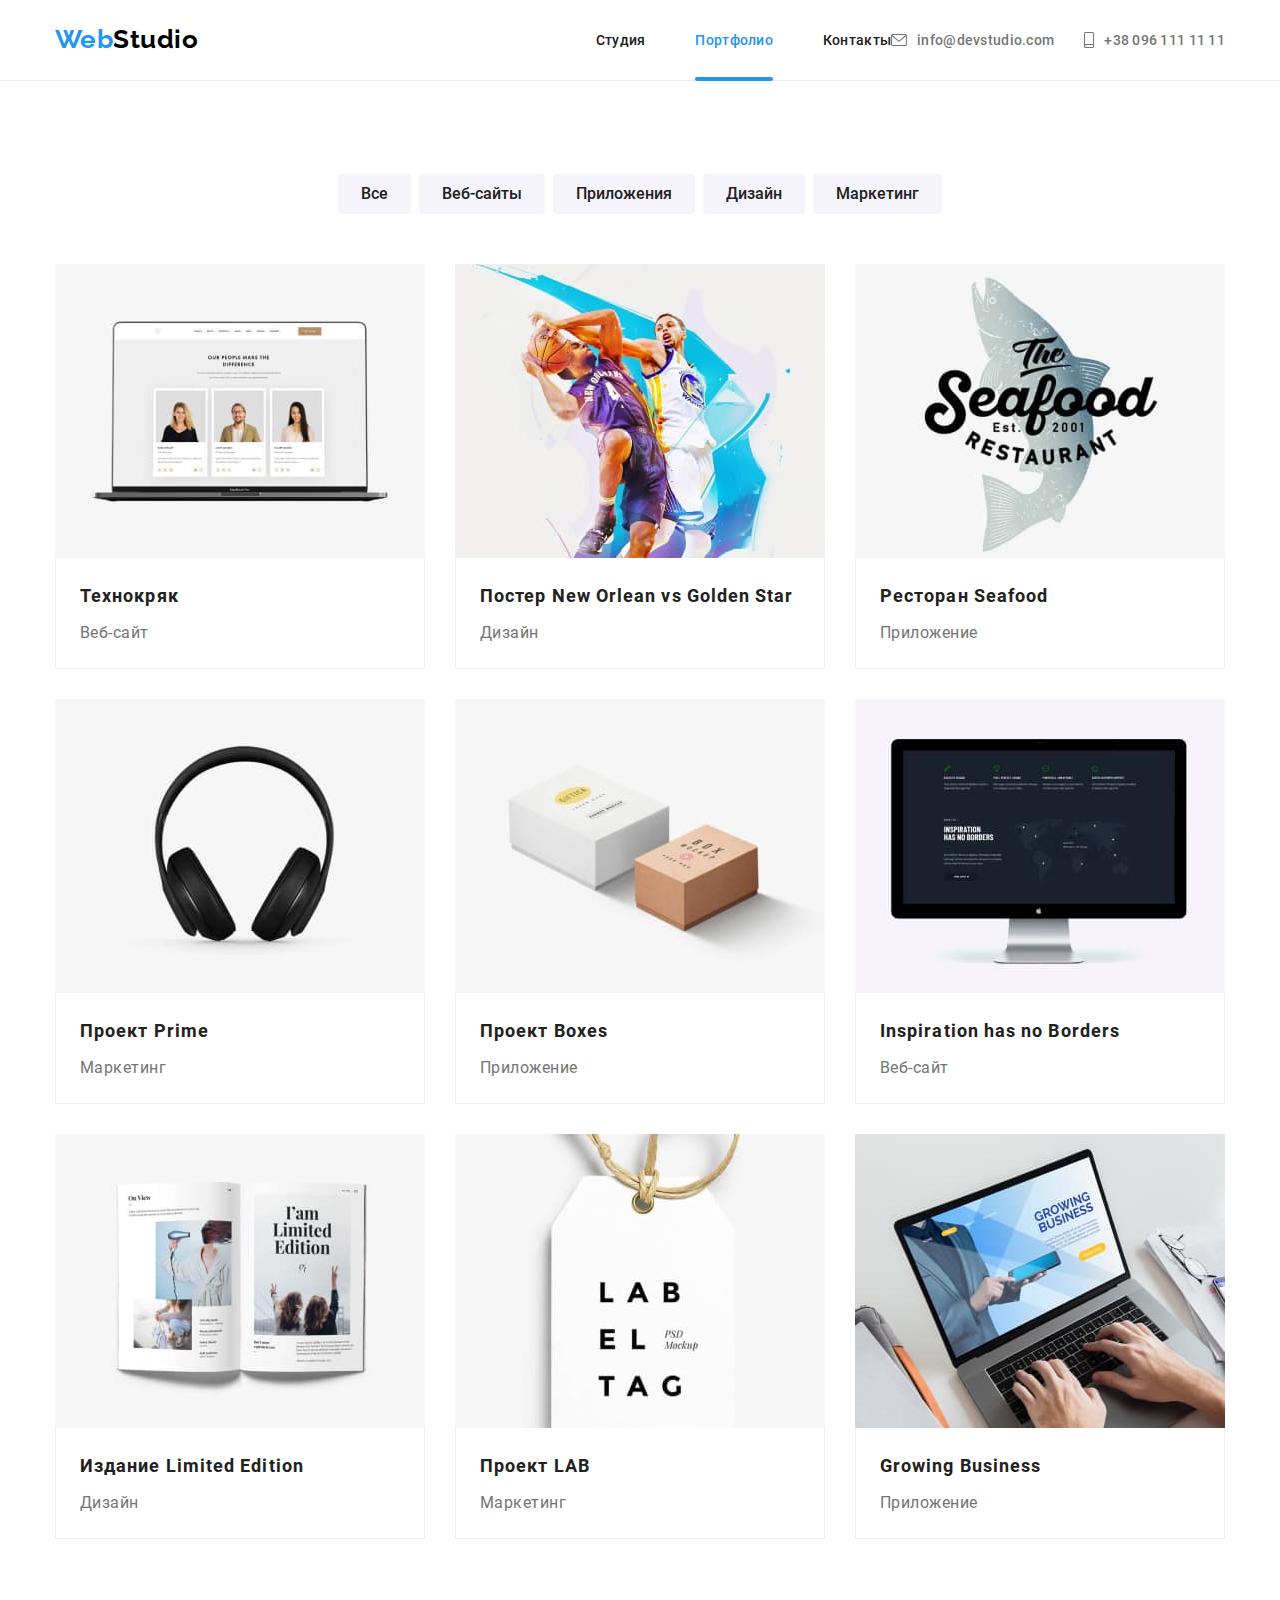
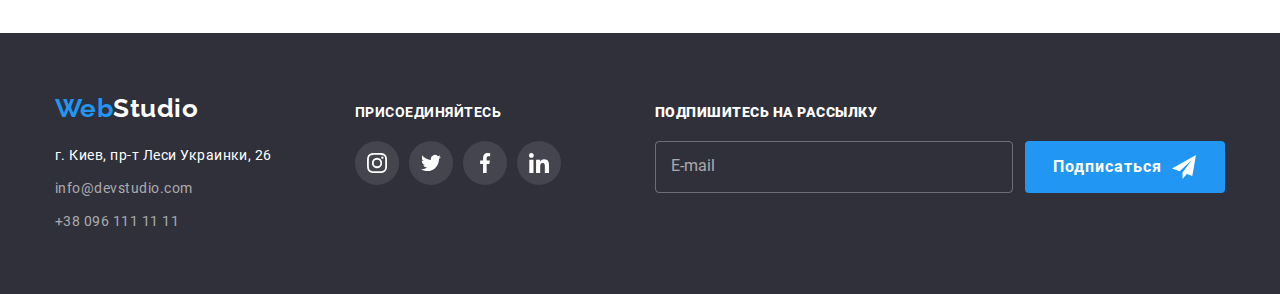
==== commit 82754d26: "Добавляет в разметку тег picture для растрових изображений" ====
--- a/portfolio.html
+++ b/portfolio.html
@@ -63,7 +63,12 @@
           <li class="portfolio-projects">
             <a href="" target="_blank" rel="noopener noreferrer">
               <div class="projects-thumb">
-                <img src="./images/project1.jpg" alt="Ноутбук" />
+                <picture>
+                  <source media="(min-width: 1200px)" srcset="./images/portfolio/1-desktop@1x.jpg 1x, ./images/portfolio/1-desktop@2x.jpg 2x" />
+                  <source media="(min-width: 768px)" srcset="./images/portfolio/1-tablet@1x.jpg 1x, ./images/portfolio/1-tablet@2x.jpg 2x" />
+                  <source media="(max-width: 767px)" srcset="./images/portfolio/1-mobile@1x.jpg 1x, ./images/portfolio/1-mobile@2x.jpg 2x" />
+                  <img src="./images/portfolio/1-desktop@1x.jpg" alt="Ноутбук" />
+                </picture>
                 <p class="overlay">
                   Технокряк это современная площадка распространения коронавируса. Компании используют эту платформу для цифрового шпионажа и атак на защищённые сервера конкурентов.
                 </p>
@@ -77,7 +82,12 @@
           <li class="portfolio-projects">
             <a href="" target="_blank" rel="noopener noreferrer">
               <div class="projects-thumb">
-                <img src="./images/project2.jpg" alt="Постер Баскетбол" />
+                <picture>
+                  <source media="(min-width: 1200px)" srcset="./images/portfolio/2-desktop@1x.jpg 1x, ./images/portfolio/2-desktop@2x.jpg 2x" />
+                  <source media="(min-width: 768px)" srcset="./images/portfolio/2-tablet@1x.jpg 1x, ./images/portfolio/2-tablet@2x.jpg 2x" />
+                  <source media="(max-width: 767px)" srcset="./images/portfolio/2-mobile@1x.jpg 1x, ./images/portfolio/2-mobile@2x.jpg 2x" />
+                  <img src="./images//portfolio/2-desktop@1x.jpg" alt="Постер Баскетбол" />
+                </picture>
                 <p class="overlay">
                   Технокряк это современная площадка распространения коронавируса. Компании используют эту платформу для цифрового шпионажа и атак на защищённые сервера конкурентов.
                 </p>
@@ -91,7 +101,12 @@
           <li class="portfolio-projects">
             <a href="" target="_blank" rel="noopener noreferrer">
               <div class="projects-thumb">
-                <img src="./images/project3.jpg" alt="Рестран рыбный" />
+                <picture>
+                  <source media="(min-width: 1200px)" srcset="./images/portfolio/3-desktop@1x.jpg 1x, ./images/portfolio/3-desktop@2x.jpg 2x" />
+                  <source media="(min-width: 768px)" srcset="./images/portfolio/3-tablet@1x.jpg 1x, ./images/portfolio/3-tablet@2x.jpg 2x" />
+                  <source media="(max-width: 767px)" srcset="./images/portfolio/3-mobile@1x.jpg 1x, ./images/portfolio/3-mobile@2x.jpg 2x" />
+                  <img src="./images//portfolio/3-desktop@1x.jpg" alt="Рестран рыбный" />
+                </picture>
                 <p class="overlay">
                   Технокряк это современная площадка распространения коронавируса. Компании используют эту платформу для цифрового шпионажа и атак на защищённые сервера конкурентов.
                 </p>
@@ -105,7 +120,12 @@
           <li class="portfolio-projects">
             <a href="" target="_blank" rel="noopener noreferrer">
               <div class="projects-thumb">
-                <img src="./images/project4.jpg" alt="Наушники" />
+                <picture>
+                  <source media="(min-width: 1200px)" srcset="./images/portfolio/4-desktop@1x.jpg 1x, ./images/portfolio/4-desktop@2x.jpg 2x" />
+                  <source media="(min-width: 768px)" srcset="./images/portfolio/4-tablet@1x.jpg 1x, ./images/portfolio/4-tablet@2x.jpg 2x" />
+                  <source media="(max-width: 767px)" srcset="./images/portfolio/4-mobile@1x.jpg 1x, ./images/portfolio/4-mobile@2x.jpg 2x" />
+                  <img src="./images//portfolio/4-desktop@1x.jpg" alt="Наушники" />
+                </picture>
                 <p class="overlay">
                   Технокряк это современная площадка распространения коронавируса. Компании используют эту платформу для цифрового шпионажа и атак на защищённые сервера конкурентов.
                 </p>
@@ -119,7 +139,12 @@
           <li class="portfolio-projects">
             <a href="" target="_blank" rel="noopener noreferrer">
               <div class="projects-thumb">
-                <img src="./images/project5.jpg" alt="Две коробки" />
+                <picture>
+                  <source media="(min-width: 1200px)" srcset="./images/portfolio/5-desktop@1x.jpg 1x, ./images/portfolio/5-desktop@2x.jpg 2x" />
+                  <source media="(min-width: 768px)" srcset="./images/portfolio/5-tablet@1x.jpg 1x, ./images/portfolio/5-tablet@2x.jpg 2x" />
+                  <source media="(max-width: 767px)" srcset="./images/portfolio/5-mobile@1x.jpg 1x, ./images/portfolio/5-mobile@2x.jpg 2x" />
+                  <img src="./images//portfolio/5-desktop@1x.jpg" alt="Две коробки" />
+                </picture>
                 <p class="overlay">
                   Технокряк это современная площадка распространения коронавируса. Компании используют эту платформу для цифрового шпионажа и атак на защищённые сервера конкурентов.
                 </p>
@@ -133,7 +158,12 @@
           <li class="portfolio-projects">
             <a href="" target="_blank" rel="noopener noreferrer">
               <div class="projects-thumb">
-                <img src="./images/project6.jpg" alt="Монитор с темной заставкой" />
+                <picture>
+                  <source media="(min-width: 1200px)" srcset="./images/portfolio/6-desktop@1x.jpg 1x, ./images/portfolio/6-desktop@2x.jpg 2x" />
+                  <source media="(min-width: 768px)" srcset="./images/portfolio/6-tablet@1x.jpg 1x, ./images/portfolio/6-tablet@2x.jpg 2x" />
+                  <source media="(max-width: 767px)" srcset="./images/portfolio/6-mobile@1x.jpg 1x, ./images/portfolio/6-mobile@2x.jpg 2x" />
+                  <img src="./images//portfolio/6-desktop@1x.jpg" alt="Монитор с темной заставкой" />
+                </picture>
                 <p class="overlay">
                   Технокряк это современная площадка распространения коронавируса. Компании используют эту платформу для цифрового шпионажа и атак на защищённые сервера конкурентов.
                 </p>
@@ -147,7 +177,12 @@
           <li class="portfolio-projects">
             <a href="" target="_blank" rel="noopener noreferrer">
               <div class="projects-thumb">
-                <img src="./images/project7.jpg" alt="Развернутая книга" />
+                <picture>
+                  <source media="(min-width: 1200px)" srcset="./images/portfolio/7-desktop@1x.jpg 1x, ./images/portfolio/7-desktop@2x.jpg 2x" />
+                  <source media="(min-width: 768px)" srcset="./images/portfolio/7-tablet@1x.jpg 1x, ./images/portfolio/7-tablet@2x.jpg 2x" />
+                  <source media="(max-width: 767px)" srcset="./images/portfolio/7-mobile@1x.jpg 1x, ./images/portfolio/7-mobile@2x.jpg 2x" />
+                  <img src="./images//portfolio/7-desktop@1x.jpg" alt="Развернутая книга" />
+                </picture>
                 <p class="overlay">
                   Технокряк это современная площадка распространения коронавируса. Компании используют эту платформу для цифрового шпионажа и атак на защищённые сервера конкурентов.
                 </p>
@@ -161,7 +196,12 @@
           <li class="portfolio-projects">
             <a href="" target="_blank" rel="noopener noreferrer">
               <div class="projects-thumb">
-                <img src="./images/project8.jpg" alt="Бирка" />
+                <picture>
+                  <source media="(min-width: 1200px)" srcset="./images/portfolio/8-desktop@1x.jpg 1x, ./images/portfolio/8-desktop@2x.jpg 2x" />
+                  <source media="(min-width: 768px)" srcset="./images/portfolio/8-tablet@1x.jpg 1x, ./images/portfolio/8-tablet@2x.jpg 2x" />
+                  <source media="(max-width: 767px)" srcset="./images/portfolio/8-mobile@1x.jpg 1x, ./images/portfolio/8-mobile@2x.jpg 2x" />
+                  <img src="./images//portfolio/8-desktop@1x.jpg" alt="Бирка" />
+                </picture>
                 <p class="overlay">
                   Технокряк это современная площадка распространения коронавируса. Компании используют эту платформу для цифрового шпионажа и атак на защищённые сервера конкурентов.
                 </p>
@@ -175,7 +215,12 @@
           <li class="portfolio-projects">
             <a href="" target="_blank" rel="noopener noreferrer">
               <div class="projects-thumb">
-                <img src="./images/project9.jpg" alt="Ноутбук" />
+                <picture>
+                  <source media="(min-width: 1200px)" srcset="./images/portfolio/9-desktop@1x.jpg 1x, ./images/portfolio/9-desktop@2x.jpg 2x" />
+                  <source media="(min-width: 768px)" srcset="./images/portfolio/9-tablet@1x.jpg 1x, ./images/portfolio/9-tablet@2x.jpg 2x" />
+                  <source media="(max-width: 767px)" srcset="./images/portfolio/9-mobile@1x.jpg 1x, ./images/portfolio/9-mobile@2x.jpg 2x" />
+                  <img src="./images//portfolio/9-desktop@1x.jpg" alt="Ноутбук" />
+                </picture>
                 <p class="overlay">
                   Технокряк это современная площадка распространения коронавируса. Компании используют эту платформу для цифрового шпионажа и атак на защищённые сервера конкурентов.
                 </p>
--- a/css/portfolio.min.css
+++ b/css/portfolio.min.css
@@ -1,2 +1,2 @@
-@font-face{font-family:"Roboto";src:url("../fonts/Roboto/roboto-v20-latin_cyrillic-regular.woff2") format("woff2"),url("../fonts/Roboto/roboto-v20-latin_cyrillic-regular.woff") format("woff");font-style:normal;font-weight:400}@font-face{font-family:"Roboto";src:url("../fonts/Roboto/roboto-v20-latin_cyrillic-500.woff2") format("woff2"),url("../fonts/Roboto/roboto-v20-latin_cyrillic-500.woff") format("woff");font-style:normal;font-weight:500}@font-face{font-family:"Roboto";src:url("../fonts/Roboto/roboto-v20-latin_cyrillic-700.woff2") format("woff2"),url("../fonts/Roboto/roboto-v20-latin_cyrillic-700.woff") format("woff");font-style:normal;font-weight:700}@font-face{font-family:"Roboto";src:url("../fonts/Roboto/roboto-v20-latin_cyrillic-900.woff2") format("woff2"),url("../fonts/Roboto/roboto-v20-latin_cyrillic-900.woff") format("woff");font-style:normal;font-weight:900}@font-face{font-family:"Raleway";src:url("../fonts/Raleway/raleway-v17-latin_cyrillic-700.woff2") format("woff2"),url("../fonts/Raleway/raleway-v17-latin_cyrillic-700.woff") format("woff");font-style:normal;font-weight:700}/*! normalize.css v8.0.1 | MIT License | github.com/necolas/normalize.css */html{line-height:1.15;-webkit-text-size-adjust:100%}body{margin:0}main{display:block}h1{font-size:2em;margin:0.67em 0}hr{-webkit-box-sizing:content-box;box-sizing:content-box;height:0;overflow:visible}pre{font-family:monospace, monospace;font-size:1em}a{background-color:transparent}abbr[title]{border-bottom:none;text-decoration:underline;-webkit-text-decoration:underline dotted;text-decoration:underline dotted}b,strong{font-weight:bolder}code,kbd,samp{font-family:monospace, monospace;font-size:1em}small{font-size:80%}sub,sup{font-size:75%;line-height:0;position:relative;vertical-align:baseline}sub{bottom:-0.25em}sup{top:-0.5em}img{border-style:none}button,input,optgroup,select,textarea{font-family:inherit;font-size:100%;line-height:1.15;margin:0}button,input{overflow:visible}button,select{text-transform:none}button,[type="button"],[type="reset"],[type="submit"]{-webkit-appearance:button}button::-moz-focus-inner,[type="button"]::-moz-focus-inner,[type="reset"]::-moz-focus-inner,[type="submit"]::-moz-focus-inner{border-style:none;padding:0}button:-moz-focusring,[type="button"]:-moz-focusring,[type="reset"]:-moz-focusring,[type="submit"]:-moz-focusring{outline:1px dotted ButtonText}fieldset{padding:0.35em 0.75em 0.625em}legend{-webkit-box-sizing:border-box;box-sizing:border-box;color:inherit;display:table;max-width:100%;padding:0;white-space:normal}progress{vertical-align:baseline}textarea{overflow:auto}[type="checkbox"],[type="radio"]{-webkit-box-sizing:border-box;box-sizing:border-box;padding:0}[type="number"]::-webkit-inner-spin-button,[type="number"]::-webkit-outer-spin-button{height:auto}[type="search"]{-webkit-appearance:textfield;outline-offset:-2px}[type="search"]::-webkit-search-decoration{-webkit-appearance:none}::-webkit-file-upload-button{-webkit-appearance:button;font:inherit}details{display:block}summary{display:list-item}template{display:none}[hidden]{display:none}html{-webkit-box-sizing:border-box;box-sizing:border-box}*{outline:2px solid red}*,*::before,*::after{-webkit-box-sizing:inherit;box-sizing:inherit}body{font-family:"Roboto", sans-serif;letter-spacing:0.03em}body.modal-open{overflow:hidden}a{display:block;text-decoration:none}address{font-style:normal}img{display:block;max-width:100%;height:auto}.list{list-style:none;padding:0;margin:0}.container{width:100%;margin-right:auto;margin-left:auto;padding-right:15px;padding-left:15px}@media (min-width: 480px){.container{width:480px}}@media (min-width: 768px){.container{width:768px}}@media (min-width: 1200px){.container{width:1200px}}.visually-hidden{position:absolute !important;clip:rect(1px 1px 1px 1px);clip:rect(1px, 1px, 1px, 1px);padding:0 !important;border:0 !important;height:1px !important;width:1px !important;overflow:hidden}section{padding-top:60px;padding-bottom:60px}@media (min-width: 1200px){section{padding-top:94px;padding-bottom:94px}}@media (min-width: 1200px){section.no-padding{padding-bottom:0}}.section-title{margin-top:0;margin-bottom:30px;font-weight:bold;font-size:28px;line-height:1.179;text-align:center;color:#212121}@media (min-width: 1200px){.section-title{margin-bottom:50px;font-size:36px;line-height:1.167}}.header{border-bottom:1px solid #ececec}@media screen and (max-width: 767px){.header{position:relative}}.header-page{display:-webkit-box;display:-ms-flexbox;display:flex;-webkit-box-align:center;-ms-flex-align:center;align-items:center;-webkit-box-pack:justify;-ms-flex-pack:justify;justify-content:space-between}.logo{padding-top:24px;padding-bottom:25px;font-family:"Raleway", sans-serif;font-weight:700;font-size:26px;line-height:1.192;color:#000}.logo span{color:#2196f3}.logo-footer{padding-top:0;padding-bottom:0;margin-bottom:20px;color:#fff}@media screen and (max-width: 767px){.menu.list{margin-bottom:60px}}@media (min-width: 768px){.menu{display:-webkit-box;display:-ms-flexbox;display:flex}}@media screen and (max-width: 767px){.menu .item:not(:last-child){margin-bottom:40px}}@media (min-width: 768px){.menu .item:not(:last-child){margin-right:50px}}.menu .link{font-weight:500;font-size:18px;line-height:1.167;letter-spacing:0.02em;color:#212121;-webkit-transition:color 250ms cubic-bezier(0.4, 0, 0.2, 1);transition:color 250ms cubic-bezier(0.4, 0, 0.2, 1)}@media (min-width: 768px){.menu .link{padding-top:32px;padding-bottom:32px;font-size:14px;line-height:1.143}}.menu:hover,.menu:focus{color:#2196f3}.menu .current{position:relative;color:#2196f3}.menu .current::after{position:absolute;bottom:-1px;display:block;content:" ";border-radius:2px;width:100%;height:4px;background:#2196f3}.btn-menu{display:-webkit-box;display:-ms-flexbox;display:flex;padding:0;margin:0;border:none;background-color:transparent}.btn-menu .icon-crosse{display:none}.btn-menu.is-open .icon-crosse{display:block}.btn-menu.is-open .icon-menu{display:none}@media (min-width: 768px){.btn-menu{display:none}}.menu-container{background-color:#fff;text-align:center;font-weight:500;font-size:18px;line-height:1.167;letter-spacing:0.02em;color:#212121}.menu-container.is-open{display:block;z-index:2}@media screen and (max-width: 767px){.menu-container{display:none;position:absolute;top:100%;left:0;width:100%;padding:60px 0}}@media screen and (min-width: 768px){.menu-container{display:-webkit-box;display:-ms-flexbox;display:flex;-webkit-box-pack:justify;-ms-flex-pack:justify;justify-content:space-between;margin-left:auto}}@media screen and (max-width: 767px){.contacts .item+.item{margin-top:16px}}@media (min-width: 768px){.contacts{display:block}.contacts .item+.item{margin-top:10px}}@media (min-width: 1200px){.contacts{display:-webkit-box;display:-ms-flexbox;display:flex}.contacts .item+.item{margin-left:30px;margin-top:0}}.contacts .link{display:-webkit-box;display:-ms-flexbox;display:flex;-webkit-box-align:center;-ms-flex-align:center;align-items:center;font-weight:500;font-size:18px;line-height:1.167;letter-spacing:0.02em;color:#757575;-webkit-transition:color 250ms cubic-bezier(0.4, 0, 0.2, 1);transition:color 250ms cubic-bezier(0.4, 0, 0.2, 1)}@media (min-width: 768px){.contacts .link{font-size:14px;line-height:1.143}}.contacts .link:hover,.contacts .link:focus{color:#2196f3}.envelope-icon,.smartphone-icon{margin-right:10px;fill:currentColor;width:12px;height:10px}.envelope-icon{width:16px;height:12px}.smartphone-icon{width:10px;height:16px}.portfolio{margin-top:60px;margin-bottom:60px;padding-top:0;padding-bottom:0}@media (min-width: 1200px){.portfolio{margin-top:93px;margin-bottom:94px}}.portfolio-filter{display:-webkit-box;display:-ms-flexbox;display:flex;-ms-flex-wrap:wrap;flex-wrap:wrap;margin-bottom:25px}@media (min-width: 768px){.portfolio-filter{-webkit-box-pack:center;-ms-flex-pack:center;justify-content:center;margin-bottom:30px}}@media (min-width: 1200px){.portfolio-filter{margin-bottom:50px}}.portfolio-filter .item:not(:last-child){margin-right:8px}@media screen and (max-width: 767px){.portfolio-filter .item:not(:last-child){margin-bottom:15px}}.btn{border:1px solid transparent;border-radius:4px;padding:6px 22px;font-weight:500;font-size:16px;line-height:1.625;text-align:center;color:#212121;background-color:#f5f4fa;cursor:pointer;-webkit-transition:color 250ms cubic-bezier(0.4, 0, 0.2, 1),background-color 250ms cubic-bezier(0.4, 0, 0.2, 1),-webkit-box-shadow 250ms cubic-bezier(0.4, 0, 0.2, 1);transition:color 250ms cubic-bezier(0.4, 0, 0.2, 1),background-color 250ms cubic-bezier(0.4, 0, 0.2, 1),-webkit-box-shadow 250ms cubic-bezier(0.4, 0, 0.2, 1);transition:color 250ms cubic-bezier(0.4, 0, 0.2, 1),background-color 250ms cubic-bezier(0.4, 0, 0.2, 1),box-shadow 250ms cubic-bezier(0.4, 0, 0.2, 1);transition:color 250ms cubic-bezier(0.4, 0, 0.2, 1),background-color 250ms cubic-bezier(0.4, 0, 0.2, 1),box-shadow 250ms cubic-bezier(0.4, 0, 0.2, 1),-webkit-box-shadow 250ms cubic-bezier(0.4, 0, 0.2, 1)}.btn:hover,.btn:focus{background-color:#2196f3;color:#fff;-webkit-box-shadow:0px 3px 1px rgba(0,0,0,0.1),0px 1px 2px rgba(0,0,0,0.08),0px 2px 2px rgba(0,0,0,0.12);box-shadow:0px 3px 1px rgba(0,0,0,0.1),0px 1px 2px rgba(0,0,0,0.08),0px 2px 2px rgba(0,0,0,0.12)}.portfolio-projects{width:100%;-webkit-transition:-webkit-box-shadow 250ms cubic-bezier(0.4, 0, 0.2, 1);transition:-webkit-box-shadow 250ms cubic-bezier(0.4, 0, 0.2, 1);transition:box-shadow 250ms cubic-bezier(0.4, 0, 0.2, 1);transition:box-shadow 250ms cubic-bezier(0.4, 0, 0.2, 1), -webkit-box-shadow 250ms cubic-bezier(0.4, 0, 0.2, 1)}@media (min-width: 768px){.portfolio-projects{width:calc((100% - 30px) / 2)}}@media (min-width: 1200px){.portfolio-projects{width:calc((100% - 60px) / 3)}}.portfolio-projects:hover,.portfolio-projects:focus{-webkit-box-shadow:0px 1px 1px rgba(0,0,0,0.12),0px 4px 4px rgba(0,0,0,0.06),1px 4px 6px rgba(0,0,0,0.16);box-shadow:0px 1px 1px rgba(0,0,0,0.12),0px 4px 4px rgba(0,0,0,0.06),1px 4px 6px rgba(0,0,0,0.16)}.portolio-list{display:-webkit-box;display:-ms-flexbox;display:flex;-ms-flex-wrap:wrap;flex-wrap:wrap}@media screen and (max-width: 767px){.list>.portfolio-projects:not(:last-child){margin-bottom:30px}}@media screen and (min-width: 768px) and (max-width: 1199px){.list>.portfolio-projects:not(:nth-child(2n)){margin-right:30px}.list>.portfolio-projects:not(:nth-last-child(-n+2)){margin-bottom:30px}}@media (min-width: 1200px){.list>.portfolio-projects:not(:nth-child(3n)){margin-right:30px}.list>.portfolio-projects:not(:nth-last-child(-n+3)){margin-bottom:30px}}.projects-thumb{position:relative;overflow:hidden}.portfolio-projects-desc{padding:20px 24px;background-color:#fff;border-right:1px solid #eeeeee;border-bottom:1px solid #eeeeee;border-left:1px solid #eeeeee}.portfolio-projects h2{margin-top:0;margin-bottom:4px}.portfolio-projects p{margin-top:0;margin-bottom:0}.projects-title{font-weight:700;font-size:18px;line-height:2;letter-spacing:0.06em;color:#212121}.projects-subtitle{font-weight:400;font-size:16px;line-height:1.875;color:#757575}.portfolio-projects .overlay{position:absolute;top:0;right:0;bottom:0;left:0;-webkit-transform:translateY(100%);transform:translateY(100%);padding:63px 24px;font-weight:400;font-size:18px;line-height:1.556;color:#fff;background:rgba(33,150,243,0.9);-webkit-transition:-webkit-transform 250ms cubic-bezier(0.4, 0, 0.2, 1);transition:-webkit-transform 250ms cubic-bezier(0.4, 0, 0.2, 1);transition:transform 250ms cubic-bezier(0.4, 0, 0.2, 1);transition:transform 250ms cubic-bezier(0.4, 0, 0.2, 1), -webkit-transform 250ms cubic-bezier(0.4, 0, 0.2, 1)}.portfolio-projects:hover .overlay,.portfolio-projects:focus .overlay{-webkit-transform:translateY(0);transform:translateY(0)}.btn-main{border-radius:4px;border:0 solid transparent;min-width:200px;padding:10px 32px;font-weight:700;font-size:16px;line-height:1.875;letter-spacing:0.06em;color:#fff;background-color:#2196f3;-webkit-box-shadow:0px 4px 4px rgba(0,0,0,0.15);box-shadow:0px 4px 4px rgba(0,0,0,0.15);cursor:pointer;-webkit-transition:color 250ms cubic-bezier(0.4, 0, 0.2, 1),background-color 250ms cubic-bezier(0.4, 0, 0.2, 1);transition:color 250ms cubic-bezier(0.4, 0, 0.2, 1),background-color 250ms cubic-bezier(0.4, 0, 0.2, 1)}.btn-main:hover,.btn-main:focus{color:#2196f3;background-color:#fff}.btn-footer{display:-webkit-box;display:-ms-flexbox;display:flex;-webkit-box-align:center;-ms-flex-align:center;align-items:center;min-width:200px;min-height:50px;padding:10px 28px;margin-right:auto;margin-left:auto;border-radius:4px;font-weight:700;font-size:16px;line-height:1.875;letter-spacing:0.06em;color:#fff;background:#2196f3;border:transparent;cursor:pointer;-webkit-transition:background-color 250ms cubic-bezier(0.4, 0, 0.2, 1);transition:background-color 250ms cubic-bezier(0.4, 0, 0.2, 1)}.btn-footer:hover,.btn-footer:focus{color:#2196f3;background-color:#fff}.footer{background-color:#2f303a;color:#fff}.footer-flexbox{padding-top:60px;padding-bottom:60px}@media (min-width: 1200px){.footer-flexbox{display:-webkit-box;display:-ms-flexbox;display:flex;-webkit-box-align:baseline;-ms-flex-align:baseline;align-items:baseline;-webkit-box-pack:justify;-ms-flex-pack:justify;justify-content:space-between}.footer-flexbox .footer-form{width:calc(50% - 15px)}}@media screen and (min-width: 768px){.footer-contacts{display:-webkit-box;display:-ms-flexbox;display:flex;-webkit-box-align:baseline;-ms-flex-align:baseline;align-items:baseline;-ms-flex-pack:distribute;justify-content:space-around}}@media (min-width: 1200px){.footer-contacts{width:calc((100% - 30px) / 2);margin-right:30px;margin-bottom:0;-webkit-box-pack:start;-ms-flex-pack:start;justify-content:start}}@media screen and (max-width: 1199px){.footer-address-contacts,.footer-social-contacts{text-align:center;margin-bottom:60px}}@media (min-width: 1200px){.footer-address-contacts,.footer-social-contacts{width:calc((100% - 30px) / 2)}.footer-address-contacts:not(:last-child),.footer-social-contacts:not(:last-child){margin-right:30px}}.address>.list{font-weight:400;font-size:14px;line-height:1.714}.address-contacts .link{margin-top:9px;color:rgba(255,255,255,0.6);-webkit-transition:color 250ms cubic-bezier(0.4, 0, 0.2, 1);transition:color 250ms cubic-bezier(0.4, 0, 0.2, 1)}.address-contacts .link:hover,.address-contacts .link:focus{color:#2196f3}.footer p{margin-top:0;margin-bottom:20px}.footer-social-icons-list{display:-webkit-box;display:-ms-flexbox;display:flex;-webkit-box-pack:center;-ms-flex-pack:center;justify-content:center}@media (min-width: 1200px){.footer-social-icons-list{-webkit-box-pack:start;-ms-flex-pack:start;justify-content:start}}.footer-social-icons-item:not(:last-child){margin-right:10px}.footer-social-icons-link{display:-webkit-box;display:-ms-flexbox;display:flex;-webkit-box-pack:center;-ms-flex-pack:center;justify-content:center;-webkit-box-align:center;-ms-flex-align:center;align-items:center;width:44px;height:44px;border-radius:50%;color:#fff;background-color:rgba(255,255,255,0.1);-webkit-transition:background-color 250ms cubic-bezier(0.4, 0, 0.2, 1);transition:background-color 250ms cubic-bezier(0.4, 0, 0.2, 1)}.footer-social-icons-link:hover,.footer-social-icons-link:focus{background-color:#2196f3}.footer-social-icon{fill:currentColor}.call-to-activity{font-weight:700;font-size:14px;line-height:1.143;text-transform:uppercase}@media screen and (max-width: 1199px){.footer-form{text-align:center}}.input-form{margin-top:20px}@media (min-width: 1200px){.input-form{display:-webkit-box;display:-ms-flexbox;display:flex}}.input-form input{display:-webkit-box;display:-ms-flexbox;display:flex;-webkit-box-align:center;-ms-flex-align:center;align-items:center;margin-right:auto;margin-left:auto;margin-bottom:20px;width:100%;max-width:450px;border-radius:4px;padding:15px 0px 16px 15px;background-color:transparent;color:rgba(255,255,255,0.6);border:1px solid rgba(255,255,255,0.3)}@media (min-width: 1200px){.input-form input{max-width:358px;margin-right:12px;margin-bottom:0}}.input-form input::-webkit-input-placeholder{padding-right:0;font-weight:400;font-size:16px;line-height:1.25;color:rgba(255,255,255,0.6)}.input-form input:-ms-input-placeholder{padding-right:0;font-weight:400;font-size:16px;line-height:1.25;color:rgba(255,255,255,0.6)}.input-form input::-ms-input-placeholder{padding-right:0;font-weight:400;font-size:16px;line-height:1.25;color:rgba(255,255,255,0.6)}.input-form input::placeholder{padding-right:0;font-weight:400;font-size:16px;line-height:1.25;color:rgba(255,255,255,0.6)}.icon-send{margin-left:10px;width:24px;height:24px;fill:currentColor}
+@font-face{font-family:"Roboto";src:url("../fonts/Roboto/roboto-v20-latin_cyrillic-regular.woff2") format("woff2"),url("../fonts/Roboto/roboto-v20-latin_cyrillic-regular.woff") format("woff");font-style:normal;font-weight:400}@font-face{font-family:"Roboto";src:url("../fonts/Roboto/roboto-v20-latin_cyrillic-500.woff2") format("woff2"),url("../fonts/Roboto/roboto-v20-latin_cyrillic-500.woff") format("woff");font-style:normal;font-weight:500}@font-face{font-family:"Roboto";src:url("../fonts/Roboto/roboto-v20-latin_cyrillic-700.woff2") format("woff2"),url("../fonts/Roboto/roboto-v20-latin_cyrillic-700.woff") format("woff");font-style:normal;font-weight:700}@font-face{font-family:"Roboto";src:url("../fonts/Roboto/roboto-v20-latin_cyrillic-900.woff2") format("woff2"),url("../fonts/Roboto/roboto-v20-latin_cyrillic-900.woff") format("woff");font-style:normal;font-weight:900}@font-face{font-family:"Raleway";src:url("../fonts/Raleway/raleway-v17-latin_cyrillic-700.woff2") format("woff2"),url("../fonts/Raleway/raleway-v17-latin_cyrillic-700.woff") format("woff");font-style:normal;font-weight:700}/*! normalize.css v8.0.1 | MIT License | github.com/necolas/normalize.css */html{line-height:1.15;-webkit-text-size-adjust:100%}body{margin:0}main{display:block}h1{font-size:2em;margin:0.67em 0}hr{-webkit-box-sizing:content-box;box-sizing:content-box;height:0;overflow:visible}pre{font-family:monospace, monospace;font-size:1em}a{background-color:transparent}abbr[title]{border-bottom:none;text-decoration:underline;-webkit-text-decoration:underline dotted;text-decoration:underline dotted}b,strong{font-weight:bolder}code,kbd,samp{font-family:monospace, monospace;font-size:1em}small{font-size:80%}sub,sup{font-size:75%;line-height:0;position:relative;vertical-align:baseline}sub{bottom:-0.25em}sup{top:-0.5em}img{border-style:none}button,input,optgroup,select,textarea{font-family:inherit;font-size:100%;line-height:1.15;margin:0}button,input{overflow:visible}button,select{text-transform:none}button,[type="button"],[type="reset"],[type="submit"]{-webkit-appearance:button}button::-moz-focus-inner,[type="button"]::-moz-focus-inner,[type="reset"]::-moz-focus-inner,[type="submit"]::-moz-focus-inner{border-style:none;padding:0}button:-moz-focusring,[type="button"]:-moz-focusring,[type="reset"]:-moz-focusring,[type="submit"]:-moz-focusring{outline:1px dotted ButtonText}fieldset{padding:0.35em 0.75em 0.625em}legend{-webkit-box-sizing:border-box;box-sizing:border-box;color:inherit;display:table;max-width:100%;padding:0;white-space:normal}progress{vertical-align:baseline}textarea{overflow:auto}[type="checkbox"],[type="radio"]{-webkit-box-sizing:border-box;box-sizing:border-box;padding:0}[type="number"]::-webkit-inner-spin-button,[type="number"]::-webkit-outer-spin-button{height:auto}[type="search"]{-webkit-appearance:textfield;outline-offset:-2px}[type="search"]::-webkit-search-decoration{-webkit-appearance:none}::-webkit-file-upload-button{-webkit-appearance:button;font:inherit}details{display:block}summary{display:list-item}template{display:none}[hidden]{display:none}html{-webkit-box-sizing:border-box;box-sizing:border-box}*,*::before,*::after{-webkit-box-sizing:inherit;box-sizing:inherit}body{font-family:"Roboto", sans-serif;letter-spacing:0.03em}body.modal-open{overflow:hidden}a{display:block;text-decoration:none}address{font-style:normal}img{display:block;max-width:100%;height:auto}.list{list-style:none;padding:0;margin:0}.container{width:100%;margin-right:auto;margin-left:auto;padding-right:15px;padding-left:15px}@media (min-width: 480px){.container{width:480px}}@media (min-width: 768px){.container{width:768px}}@media (min-width: 1200px){.container{width:1200px}}.visually-hidden{position:absolute !important;clip:rect(1px 1px 1px 1px);clip:rect(1px, 1px, 1px, 1px);padding:0 !important;border:0 !important;height:1px !important;width:1px !important;overflow:hidden}section{padding-top:60px;padding-bottom:60px}@media (min-width: 1200px){section{padding-top:94px;padding-bottom:94px}}@media (min-width: 1200px){section.no-padding{padding-bottom:0}}.section-title{margin-top:0;margin-bottom:30px;font-weight:bold;font-size:28px;line-height:1.179;text-align:center;color:#212121}@media (min-width: 1200px){.section-title{margin-bottom:50px;font-size:36px;line-height:1.167}}.header{border-bottom:1px solid #ececec}@media screen and (max-width: 767px){.header{position:relative}}.header-page{display:-webkit-box;display:-ms-flexbox;display:flex;-webkit-box-align:center;-ms-flex-align:center;align-items:center;-webkit-box-pack:justify;-ms-flex-pack:justify;justify-content:space-between}.logo{padding:16px 0;font-family:"Raleway", sans-serif;font-weight:700;font-size:24px;line-height:1.167;color:#000}@media (min-width: 768px){.logo{padding:26px 0}}@media (min-width: 1200px){.logo{padding-top:24px;padding-bottom:25px;font-size:26px;line-height:1.192}}.logo span{color:#2196f3}.logo-footer{padding-top:0;padding-bottom:0;margin-bottom:20px;color:#fff}@media screen and (max-width: 767px){.menu.list{margin-bottom:60px}}@media screen and (max-width: 767px){.menu .item{display:inline-block}.menu.list{display:-webkit-box;display:-ms-flexbox;display:flex;-webkit-box-orient:vertical;-webkit-box-direction:normal;-ms-flex-direction:column;flex-direction:column;-webkit-box-align:center;-ms-flex-align:center;align-items:center}}@media (min-width: 768px){.menu{display:-webkit-box;display:-ms-flexbox;display:flex}}@media screen and (max-width: 767px){.menu .item:not(:last-child){margin-bottom:40px}}@media (min-width: 768px){.menu .item:not(:last-child){margin-right:50px}}.menu .link{font-weight:500;font-size:18px;line-height:1.167;letter-spacing:0.02em;color:#212121;-webkit-transition:color 250ms cubic-bezier(0.4, 0, 0.2, 1);transition:color 250ms cubic-bezier(0.4, 0, 0.2, 1)}@media (min-width: 768px){.menu .link{padding-top:32px;padding-bottom:32px;font-size:14px;line-height:1.143}}.menu:hover,.menu:focus{color:#2196f3}.menu .current{position:relative;color:#2196f3}.menu .current::after{position:absolute;bottom:-9px;display:block;content:" ";border-radius:2px;width:100%;height:4px;background:#2196f3}@media (min-width: 768px){.menu .current::after{bottom:-1px}}.btn-menu{display:-webkit-box;display:-ms-flexbox;display:flex;padding:0;margin:0;border:none;background-color:transparent;fill:#000;-webkit-transition:fill 250ms cubic-bezier(0.4, 0, 0.2, 1);transition:fill 250ms cubic-bezier(0.4, 0, 0.2, 1)}.btn-menu:hover,.btn-menu:focus{fill:#2196f3}.btn-menu .icon-crosse{display:none}.btn-menu.is-open .icon-crosse{display:block}.btn-menu.is-open .icon-menu{display:none}@media (min-width: 768px){.btn-menu{display:none}}.menu-container{background-color:#fff;text-align:center;font-weight:500;font-size:18px;line-height:1.167;letter-spacing:0.02em;color:#212121}@media screen and (max-width: 767px){.menu-container{display:none;position:absolute;top:61px;left:0;width:100%;padding:60px 0}.menu-container.is-open{display:block;z-index:1}}@media screen and (min-width: 768px){.menu-container{display:-webkit-box;display:-ms-flexbox;display:flex;-webkit-box-pack:justify;-ms-flex-pack:justify;justify-content:space-between;margin-left:auto}}@media screen and (max-width: 767px){.contacts .item+.item{margin-top:16px}}@media (min-width: 768px){.contacts .item+.item{margin-top:10px}}@media (min-width: 1200px){.contacts{display:-webkit-box;display:-ms-flexbox;display:flex}.contacts .item+.item{margin-left:30px;margin-top:0}}.contacts .link{display:-webkit-box;display:-ms-flexbox;display:flex;-webkit-box-align:center;-ms-flex-align:center;align-items:center;font-weight:500;font-size:18px;line-height:1.167;letter-spacing:0.02em;color:#757575;-webkit-transition:color 250ms cubic-bezier(0.4, 0, 0.2, 1);transition:color 250ms cubic-bezier(0.4, 0, 0.2, 1)}@media (min-width: 768px){.contacts .link{font-size:14px;line-height:1.143}}.contacts .link:hover,.contacts .link:focus{color:#2196f3}.envelope-icon,.smartphone-icon{margin-right:10px;fill:currentColor;width:12px;height:10px}.envelope-icon{width:16px;height:12px}.smartphone-icon{width:10px;height:16px}.portfolio{margin-top:60px;margin-bottom:60px;padding-top:0;padding-bottom:0}@media (min-width: 1200px){.portfolio{margin-top:93px;margin-bottom:94px}}.portfolio-filter{display:-webkit-box;display:-ms-flexbox;display:flex;-ms-flex-wrap:wrap;flex-wrap:wrap;margin-bottom:25px}@media (min-width: 768px){.portfolio-filter{-webkit-box-pack:center;-ms-flex-pack:center;justify-content:center;margin-bottom:30px}}@media (min-width: 1200px){.portfolio-filter{margin-bottom:50px}}.portfolio-filter .item:not(:last-child){margin-right:8px}@media screen and (max-width: 767px){.portfolio-filter .item:not(:last-child){margin-bottom:15px}}.btn{border:1px solid transparent;border-radius:4px;padding:6px 22px;font-weight:500;font-size:16px;line-height:1.625;text-align:center;color:#212121;background-color:#f5f4fa;cursor:pointer;-webkit-transition:color 250ms cubic-bezier(0.4, 0, 0.2, 1),background-color 250ms cubic-bezier(0.4, 0, 0.2, 1),-webkit-box-shadow 250ms cubic-bezier(0.4, 0, 0.2, 1);transition:color 250ms cubic-bezier(0.4, 0, 0.2, 1),background-color 250ms cubic-bezier(0.4, 0, 0.2, 1),-webkit-box-shadow 250ms cubic-bezier(0.4, 0, 0.2, 1);transition:color 250ms cubic-bezier(0.4, 0, 0.2, 1),background-color 250ms cubic-bezier(0.4, 0, 0.2, 1),box-shadow 250ms cubic-bezier(0.4, 0, 0.2, 1);transition:color 250ms cubic-bezier(0.4, 0, 0.2, 1),background-color 250ms cubic-bezier(0.4, 0, 0.2, 1),box-shadow 250ms cubic-bezier(0.4, 0, 0.2, 1),-webkit-box-shadow 250ms cubic-bezier(0.4, 0, 0.2, 1)}.btn:hover,.btn:focus{background-color:#2196f3;color:#fff;-webkit-box-shadow:0px 3px 1px rgba(0,0,0,0.1),0px 1px 2px rgba(0,0,0,0.08),0px 2px 2px rgba(0,0,0,0.12);box-shadow:0px 3px 1px rgba(0,0,0,0.1),0px 1px 2px rgba(0,0,0,0.08),0px 2px 2px rgba(0,0,0,0.12)}.portfolio-projects{width:100%;-webkit-transition:-webkit-box-shadow 250ms cubic-bezier(0.4, 0, 0.2, 1);transition:-webkit-box-shadow 250ms cubic-bezier(0.4, 0, 0.2, 1);transition:box-shadow 250ms cubic-bezier(0.4, 0, 0.2, 1);transition:box-shadow 250ms cubic-bezier(0.4, 0, 0.2, 1), -webkit-box-shadow 250ms cubic-bezier(0.4, 0, 0.2, 1)}@media (min-width: 768px){.portfolio-projects{width:calc((100% - 30px) / 2)}}@media (min-width: 1200px){.portfolio-projects{width:calc((100% - 60px) / 3)}}.portfolio-projects:hover,.portfolio-projects:focus{-webkit-box-shadow:0px 1px 1px rgba(0,0,0,0.12),0px 4px 4px rgba(0,0,0,0.06),1px 4px 6px rgba(0,0,0,0.16);box-shadow:0px 1px 1px rgba(0,0,0,0.12),0px 4px 4px rgba(0,0,0,0.06),1px 4px 6px rgba(0,0,0,0.16)}.portolio-list{display:-webkit-box;display:-ms-flexbox;display:flex;-ms-flex-wrap:wrap;flex-wrap:wrap}@media screen and (max-width: 767px){.list>.portfolio-projects:not(:last-child){margin-bottom:30px}}@media screen and (min-width: 768px) and (max-width: 1199px){.list>.portfolio-projects:not(:nth-child(2n)){margin-right:30px}.list>.portfolio-projects:not(:nth-last-child(-n+2)){margin-bottom:30px}}@media (min-width: 1200px){.list>.portfolio-projects:not(:nth-child(3n)){margin-right:30px}.list>.portfolio-projects:not(:nth-last-child(-n+3)){margin-bottom:30px}}.projects-thumb{position:relative;overflow:hidden}.portfolio-projects-desc{padding:20px 24px;background-color:#fff;border-right:1px solid #eeeeee;border-bottom:1px solid #eeeeee;border-left:1px solid #eeeeee}.portfolio-projects h2{margin-top:0;margin-bottom:4px}.portfolio-projects p{margin-top:0;margin-bottom:0}.projects-title{font-weight:700;font-size:18px;line-height:2;letter-spacing:0.06em;color:#212121}.projects-subtitle{font-weight:400;font-size:16px;line-height:1.875;color:#757575}.portfolio-projects .overlay{position:absolute;top:0;right:0;bottom:0;left:0;-webkit-transform:translateY(100%);transform:translateY(100%);padding:63px 24px;font-weight:400;font-size:18px;line-height:1.556;color:#fff;background:rgba(33,150,243,0.9);-webkit-transition:-webkit-transform 250ms cubic-bezier(0.4, 0, 0.2, 1);transition:-webkit-transform 250ms cubic-bezier(0.4, 0, 0.2, 1);transition:transform 250ms cubic-bezier(0.4, 0, 0.2, 1);transition:transform 250ms cubic-bezier(0.4, 0, 0.2, 1), -webkit-transform 250ms cubic-bezier(0.4, 0, 0.2, 1)}.portfolio-projects:hover .overlay,.portfolio-projects:focus .overlay{-webkit-transform:translateY(0);transform:translateY(0)}.btn-main{border-radius:4px;border:0 solid transparent;min-width:200px;padding:10px 32px;font-weight:700;font-size:16px;line-height:1.875;letter-spacing:0.06em;color:#fff;background-color:#2196f3;-webkit-box-shadow:0px 4px 4px rgba(0,0,0,0.15);box-shadow:0px 4px 4px rgba(0,0,0,0.15);cursor:pointer;-webkit-transition:color 250ms cubic-bezier(0.4, 0, 0.2, 1),background-color 250ms cubic-bezier(0.4, 0, 0.2, 1);transition:color 250ms cubic-bezier(0.4, 0, 0.2, 1),background-color 250ms cubic-bezier(0.4, 0, 0.2, 1)}.btn-main:hover,.btn-main:focus{color:#2196f3;background-color:#fff}.btn-footer{display:-webkit-box;display:-ms-flexbox;display:flex;-webkit-box-align:center;-ms-flex-align:center;align-items:center;min-width:200px;min-height:50px;padding:10px 28px;margin-right:auto;margin-left:auto;border-radius:4px;font-weight:700;font-size:16px;line-height:1.875;letter-spacing:0.06em;color:#fff;background:#2196f3;border:transparent;cursor:pointer;-webkit-transition:background-color 250ms cubic-bezier(0.4, 0, 0.2, 1);transition:background-color 250ms cubic-bezier(0.4, 0, 0.2, 1)}.btn-footer:hover,.btn-footer:focus{color:#2196f3;background-color:#fff}.footer{background-color:#2f303a;color:#fff}.footer-flexbox{padding-top:60px;padding-bottom:60px}@media (min-width: 1200px){.footer-flexbox{display:-webkit-box;display:-ms-flexbox;display:flex;-webkit-box-align:baseline;-ms-flex-align:baseline;align-items:baseline;-webkit-box-pack:justify;-ms-flex-pack:justify;justify-content:space-between}.footer-flexbox .footer-form{width:calc(50% - 15px)}}@media screen and (min-width: 768px){.footer-contacts{display:-webkit-box;display:-ms-flexbox;display:flex;-webkit-box-align:baseline;-ms-flex-align:baseline;align-items:baseline;-ms-flex-pack:distribute;justify-content:space-around}}@media (min-width: 1200px){.footer-contacts{width:calc((100% - 30px) / 2);margin-right:30px;margin-bottom:0;-webkit-box-pack:start;-ms-flex-pack:start;justify-content:start}}@media screen and (max-width: 1199px){.footer-address-contacts,.footer-social-contacts{text-align:center;margin-bottom:60px}}@media (min-width: 1200px){.footer-address-contacts,.footer-social-contacts{width:calc((100% - 30px) / 2)}.footer-address-contacts:not(:last-child),.footer-social-contacts:not(:last-child){margin-right:30px}}.address>.list{font-weight:400;font-size:14px;line-height:1.714}.address-contacts .link{margin-top:9px;color:rgba(255,255,255,0.6);-webkit-transition:color 250ms cubic-bezier(0.4, 0, 0.2, 1);transition:color 250ms cubic-bezier(0.4, 0, 0.2, 1)}.address-contacts .link:hover,.address-contacts .link:focus{color:#2196f3}.footer p{margin-top:0;margin-bottom:20px}.footer-social-icons-list{display:-webkit-box;display:-ms-flexbox;display:flex;-webkit-box-pack:center;-ms-flex-pack:center;justify-content:center}@media (min-width: 1200px){.footer-social-icons-list{-webkit-box-pack:start;-ms-flex-pack:start;justify-content:start}}.footer-social-icons-item:not(:last-child){margin-right:10px}.footer-social-icons-link{display:-webkit-box;display:-ms-flexbox;display:flex;-webkit-box-pack:center;-ms-flex-pack:center;justify-content:center;-webkit-box-align:center;-ms-flex-align:center;align-items:center;width:44px;height:44px;border-radius:50%;color:#fff;background-color:rgba(255,255,255,0.1);-webkit-transition:background-color 250ms cubic-bezier(0.4, 0, 0.2, 1);transition:background-color 250ms cubic-bezier(0.4, 0, 0.2, 1)}.footer-social-icons-link:hover,.footer-social-icons-link:focus{background-color:#2196f3}.footer-social-icon{fill:currentColor}.call-to-activity{font-weight:700;font-size:14px;line-height:1.143;text-transform:uppercase}@media screen and (max-width: 1199px){.footer-form{text-align:center}}.input-form{margin-top:20px}@media (min-width: 1200px){.input-form{display:-webkit-box;display:-ms-flexbox;display:flex}}.input-form input{display:-webkit-box;display:-ms-flexbox;display:flex;-webkit-box-align:center;-ms-flex-align:center;align-items:center;margin-right:auto;margin-left:auto;margin-bottom:20px;width:100%;max-width:450px;border-radius:4px;padding:15px 0px 16px 15px;background-color:transparent;color:rgba(255,255,255,0.6);border:1px solid rgba(255,255,255,0.3)}@media (min-width: 1200px){.input-form input{max-width:358px;margin-right:12px;margin-bottom:0}}.input-form input::-webkit-input-placeholder{padding-right:0;font-weight:400;font-size:16px;line-height:1.25;color:rgba(255,255,255,0.6)}.input-form input:-ms-input-placeholder{padding-right:0;font-weight:400;font-size:16px;line-height:1.25;color:rgba(255,255,255,0.6)}.input-form input::-ms-input-placeholder{padding-right:0;font-weight:400;font-size:16px;line-height:1.25;color:rgba(255,255,255,0.6)}.input-form input::placeholder{padding-right:0;font-weight:400;font-size:16px;line-height:1.25;color:rgba(255,255,255,0.6)}.icon-send{margin-left:10px;width:24px;height:24px;fill:currentColor}
 /*# sourceMappingURL=portfolio.min.css.map */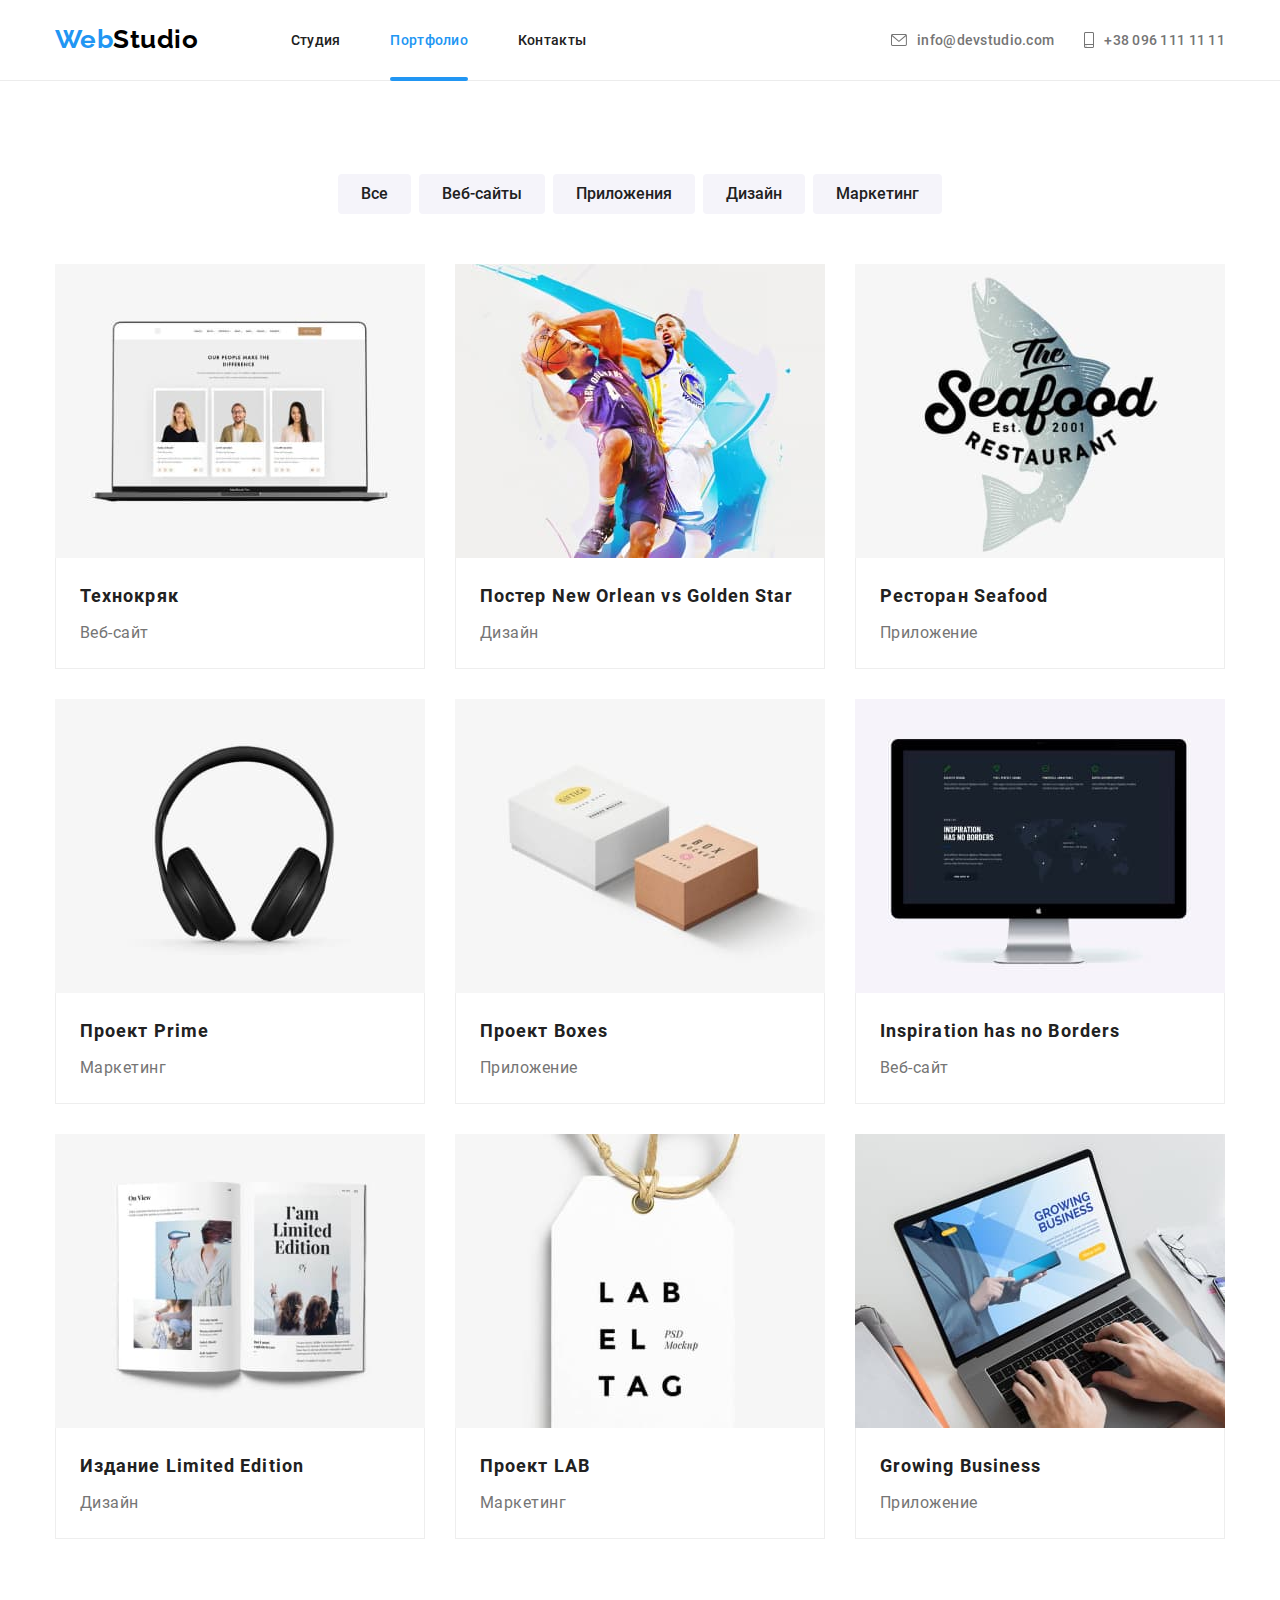
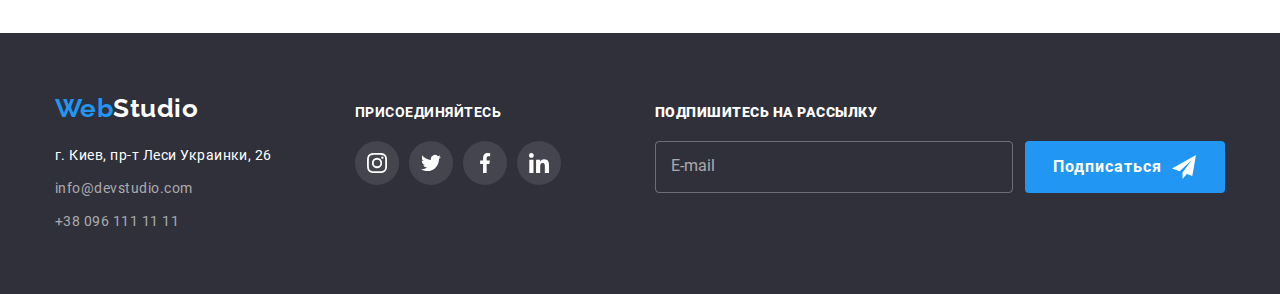
==== commit faaee546: "Фиксит меню" ====
--- a/portfolio.html
+++ b/portfolio.html
@@ -13,7 +13,7 @@
         <!-- <nav class="header-nav"> -->
         <a href="./" class="logo"> <span>Web</span>Studio</a>
         <div class="menu-container" id="menu-container" data-menu>
-          <nav class="page-nav">
+          <nav class="navigation">
             <ul class="menu list">
               <li class="item"><a href="./index.html" class="link">Студия</a></li>
               <li class="item"><a href="./portfolio.html" class="link current">Портфолио</a></li>
--- a/css/portfolio.min.css
+++ b/css/portfolio.min.css
@@ -1,2 +1,2 @@
-@font-face{font-family:"Roboto";src:url("../fonts/Roboto/roboto-v20-latin_cyrillic-regular.woff2") format("woff2"),url("../fonts/Roboto/roboto-v20-latin_cyrillic-regular.woff") format("woff");font-style:normal;font-weight:400}@font-face{font-family:"Roboto";src:url("../fonts/Roboto/roboto-v20-latin_cyrillic-500.woff2") format("woff2"),url("../fonts/Roboto/roboto-v20-latin_cyrillic-500.woff") format("woff");font-style:normal;font-weight:500}@font-face{font-family:"Roboto";src:url("../fonts/Roboto/roboto-v20-latin_cyrillic-700.woff2") format("woff2"),url("../fonts/Roboto/roboto-v20-latin_cyrillic-700.woff") format("woff");font-style:normal;font-weight:700}@font-face{font-family:"Roboto";src:url("../fonts/Roboto/roboto-v20-latin_cyrillic-900.woff2") format("woff2"),url("../fonts/Roboto/roboto-v20-latin_cyrillic-900.woff") format("woff");font-style:normal;font-weight:900}@font-face{font-family:"Raleway";src:url("../fonts/Raleway/raleway-v17-latin_cyrillic-700.woff2") format("woff2"),url("../fonts/Raleway/raleway-v17-latin_cyrillic-700.woff") format("woff");font-style:normal;font-weight:700}/*! normalize.css v8.0.1 | MIT License | github.com/necolas/normalize.css */html{line-height:1.15;-webkit-text-size-adjust:100%}body{margin:0}main{display:block}h1{font-size:2em;margin:0.67em 0}hr{-webkit-box-sizing:content-box;box-sizing:content-box;height:0;overflow:visible}pre{font-family:monospace, monospace;font-size:1em}a{background-color:transparent}abbr[title]{border-bottom:none;text-decoration:underline;-webkit-text-decoration:underline dotted;text-decoration:underline dotted}b,strong{font-weight:bolder}code,kbd,samp{font-family:monospace, monospace;font-size:1em}small{font-size:80%}sub,sup{font-size:75%;line-height:0;position:relative;vertical-align:baseline}sub{bottom:-0.25em}sup{top:-0.5em}img{border-style:none}button,input,optgroup,select,textarea{font-family:inherit;font-size:100%;line-height:1.15;margin:0}button,input{overflow:visible}button,select{text-transform:none}button,[type="button"],[type="reset"],[type="submit"]{-webkit-appearance:button}button::-moz-focus-inner,[type="button"]::-moz-focus-inner,[type="reset"]::-moz-focus-inner,[type="submit"]::-moz-focus-inner{border-style:none;padding:0}button:-moz-focusring,[type="button"]:-moz-focusring,[type="reset"]:-moz-focusring,[type="submit"]:-moz-focusring{outline:1px dotted ButtonText}fieldset{padding:0.35em 0.75em 0.625em}legend{-webkit-box-sizing:border-box;box-sizing:border-box;color:inherit;display:table;max-width:100%;padding:0;white-space:normal}progress{vertical-align:baseline}textarea{overflow:auto}[type="checkbox"],[type="radio"]{-webkit-box-sizing:border-box;box-sizing:border-box;padding:0}[type="number"]::-webkit-inner-spin-button,[type="number"]::-webkit-outer-spin-button{height:auto}[type="search"]{-webkit-appearance:textfield;outline-offset:-2px}[type="search"]::-webkit-search-decoration{-webkit-appearance:none}::-webkit-file-upload-button{-webkit-appearance:button;font:inherit}details{display:block}summary{display:list-item}template{display:none}[hidden]{display:none}html{-webkit-box-sizing:border-box;box-sizing:border-box}*,*::before,*::after{-webkit-box-sizing:inherit;box-sizing:inherit}body{font-family:"Roboto", sans-serif;letter-spacing:0.03em}body.modal-open{overflow:hidden}a{display:block;text-decoration:none}address{font-style:normal}img{display:block;max-width:100%;height:auto}.list{list-style:none;padding:0;margin:0}.container{width:100%;margin-right:auto;margin-left:auto;padding-right:15px;padding-left:15px}@media (min-width: 480px){.container{width:480px}}@media (min-width: 768px){.container{width:768px}}@media (min-width: 1200px){.container{width:1200px}}.visually-hidden{position:absolute !important;clip:rect(1px 1px 1px 1px);clip:rect(1px, 1px, 1px, 1px);padding:0 !important;border:0 !important;height:1px !important;width:1px !important;overflow:hidden}section{padding-top:60px;padding-bottom:60px}@media (min-width: 1200px){section{padding-top:94px;padding-bottom:94px}}@media (min-width: 1200px){section.no-padding{padding-bottom:0}}.section-title{margin-top:0;margin-bottom:30px;font-weight:bold;font-size:28px;line-height:1.179;text-align:center;color:#212121}@media (min-width: 1200px){.section-title{margin-bottom:50px;font-size:36px;line-height:1.167}}.header{border-bottom:1px solid #ececec}@media screen and (max-width: 767px){.header{position:relative}}.header-page{display:-webkit-box;display:-ms-flexbox;display:flex;-webkit-box-align:center;-ms-flex-align:center;align-items:center;-webkit-box-pack:justify;-ms-flex-pack:justify;justify-content:space-between}.logo{padding:16px 0;font-family:"Raleway", sans-serif;font-weight:700;font-size:24px;line-height:1.167;color:#000}@media (min-width: 768px){.logo{padding:26px 0}}@media (min-width: 1200px){.logo{padding-top:24px;padding-bottom:25px;font-size:26px;line-height:1.192}}.logo span{color:#2196f3}.logo-footer{padding-top:0;padding-bottom:0;margin-bottom:20px;color:#fff}@media screen and (max-width: 767px){.menu.list{margin-bottom:60px}}@media screen and (max-width: 767px){.menu .item{display:inline-block}.menu.list{display:-webkit-box;display:-ms-flexbox;display:flex;-webkit-box-orient:vertical;-webkit-box-direction:normal;-ms-flex-direction:column;flex-direction:column;-webkit-box-align:center;-ms-flex-align:center;align-items:center}}@media (min-width: 768px){.menu{display:-webkit-box;display:-ms-flexbox;display:flex}}@media screen and (max-width: 767px){.menu .item:not(:last-child){margin-bottom:40px}}@media (min-width: 768px){.menu .item:not(:last-child){margin-right:50px}}.menu .link{font-weight:500;font-size:18px;line-height:1.167;letter-spacing:0.02em;color:#212121;-webkit-transition:color 250ms cubic-bezier(0.4, 0, 0.2, 1);transition:color 250ms cubic-bezier(0.4, 0, 0.2, 1)}@media (min-width: 768px){.menu .link{padding-top:32px;padding-bottom:32px;font-size:14px;line-height:1.143}}.menu:hover,.menu:focus{color:#2196f3}.menu .current{position:relative;color:#2196f3}.menu .current::after{position:absolute;bottom:-9px;display:block;content:" ";border-radius:2px;width:100%;height:4px;background:#2196f3}@media (min-width: 768px){.menu .current::after{bottom:-1px}}.btn-menu{display:-webkit-box;display:-ms-flexbox;display:flex;padding:0;margin:0;border:none;background-color:transparent;fill:#000;-webkit-transition:fill 250ms cubic-bezier(0.4, 0, 0.2, 1);transition:fill 250ms cubic-bezier(0.4, 0, 0.2, 1)}.btn-menu:hover,.btn-menu:focus{fill:#2196f3}.btn-menu .icon-crosse{display:none}.btn-menu.is-open .icon-crosse{display:block}.btn-menu.is-open .icon-menu{display:none}@media (min-width: 768px){.btn-menu{display:none}}.menu-container{background-color:#fff;text-align:center;font-weight:500;font-size:18px;line-height:1.167;letter-spacing:0.02em;color:#212121}@media screen and (max-width: 767px){.menu-container{display:none;position:absolute;top:61px;left:0;width:100%;padding:60px 0}.menu-container.is-open{display:block;z-index:1}}@media screen and (min-width: 768px){.menu-container{display:-webkit-box;display:-ms-flexbox;display:flex;-webkit-box-pack:justify;-ms-flex-pack:justify;justify-content:space-between;margin-left:auto}}@media screen and (max-width: 767px){.contacts .item+.item{margin-top:16px}}@media (min-width: 768px){.contacts .item+.item{margin-top:10px}}@media (min-width: 1200px){.contacts{display:-webkit-box;display:-ms-flexbox;display:flex}.contacts .item+.item{margin-left:30px;margin-top:0}}.contacts .link{display:-webkit-box;display:-ms-flexbox;display:flex;-webkit-box-align:center;-ms-flex-align:center;align-items:center;font-weight:500;font-size:18px;line-height:1.167;letter-spacing:0.02em;color:#757575;-webkit-transition:color 250ms cubic-bezier(0.4, 0, 0.2, 1);transition:color 250ms cubic-bezier(0.4, 0, 0.2, 1)}@media (min-width: 768px){.contacts .link{font-size:14px;line-height:1.143}}.contacts .link:hover,.contacts .link:focus{color:#2196f3}.envelope-icon,.smartphone-icon{margin-right:10px;fill:currentColor;width:12px;height:10px}.envelope-icon{width:16px;height:12px}.smartphone-icon{width:10px;height:16px}.portfolio{margin-top:60px;margin-bottom:60px;padding-top:0;padding-bottom:0}@media (min-width: 1200px){.portfolio{margin-top:93px;margin-bottom:94px}}.portfolio-filter{display:-webkit-box;display:-ms-flexbox;display:flex;-ms-flex-wrap:wrap;flex-wrap:wrap;margin-bottom:25px}@media (min-width: 768px){.portfolio-filter{-webkit-box-pack:center;-ms-flex-pack:center;justify-content:center;margin-bottom:30px}}@media (min-width: 1200px){.portfolio-filter{margin-bottom:50px}}.portfolio-filter .item:not(:last-child){margin-right:8px}@media screen and (max-width: 767px){.portfolio-filter .item:not(:last-child){margin-bottom:15px}}.btn{border:1px solid transparent;border-radius:4px;padding:6px 22px;font-weight:500;font-size:16px;line-height:1.625;text-align:center;color:#212121;background-color:#f5f4fa;cursor:pointer;-webkit-transition:color 250ms cubic-bezier(0.4, 0, 0.2, 1),background-color 250ms cubic-bezier(0.4, 0, 0.2, 1),-webkit-box-shadow 250ms cubic-bezier(0.4, 0, 0.2, 1);transition:color 250ms cubic-bezier(0.4, 0, 0.2, 1),background-color 250ms cubic-bezier(0.4, 0, 0.2, 1),-webkit-box-shadow 250ms cubic-bezier(0.4, 0, 0.2, 1);transition:color 250ms cubic-bezier(0.4, 0, 0.2, 1),background-color 250ms cubic-bezier(0.4, 0, 0.2, 1),box-shadow 250ms cubic-bezier(0.4, 0, 0.2, 1);transition:color 250ms cubic-bezier(0.4, 0, 0.2, 1),background-color 250ms cubic-bezier(0.4, 0, 0.2, 1),box-shadow 250ms cubic-bezier(0.4, 0, 0.2, 1),-webkit-box-shadow 250ms cubic-bezier(0.4, 0, 0.2, 1)}.btn:hover,.btn:focus{background-color:#2196f3;color:#fff;-webkit-box-shadow:0px 3px 1px rgba(0,0,0,0.1),0px 1px 2px rgba(0,0,0,0.08),0px 2px 2px rgba(0,0,0,0.12);box-shadow:0px 3px 1px rgba(0,0,0,0.1),0px 1px 2px rgba(0,0,0,0.08),0px 2px 2px rgba(0,0,0,0.12)}.portfolio-projects{width:100%;-webkit-transition:-webkit-box-shadow 250ms cubic-bezier(0.4, 0, 0.2, 1);transition:-webkit-box-shadow 250ms cubic-bezier(0.4, 0, 0.2, 1);transition:box-shadow 250ms cubic-bezier(0.4, 0, 0.2, 1);transition:box-shadow 250ms cubic-bezier(0.4, 0, 0.2, 1), -webkit-box-shadow 250ms cubic-bezier(0.4, 0, 0.2, 1)}@media (min-width: 768px){.portfolio-projects{width:calc((100% - 30px) / 2)}}@media (min-width: 1200px){.portfolio-projects{width:calc((100% - 60px) / 3)}}.portfolio-projects:hover,.portfolio-projects:focus{-webkit-box-shadow:0px 1px 1px rgba(0,0,0,0.12),0px 4px 4px rgba(0,0,0,0.06),1px 4px 6px rgba(0,0,0,0.16);box-shadow:0px 1px 1px rgba(0,0,0,0.12),0px 4px 4px rgba(0,0,0,0.06),1px 4px 6px rgba(0,0,0,0.16)}.portolio-list{display:-webkit-box;display:-ms-flexbox;display:flex;-ms-flex-wrap:wrap;flex-wrap:wrap}@media screen and (max-width: 767px){.list>.portfolio-projects:not(:last-child){margin-bottom:30px}}@media screen and (min-width: 768px) and (max-width: 1199px){.list>.portfolio-projects:not(:nth-child(2n)){margin-right:30px}.list>.portfolio-projects:not(:nth-last-child(-n+2)){margin-bottom:30px}}@media (min-width: 1200px){.list>.portfolio-projects:not(:nth-child(3n)){margin-right:30px}.list>.portfolio-projects:not(:nth-last-child(-n+3)){margin-bottom:30px}}.projects-thumb{position:relative;overflow:hidden}.portfolio-projects-desc{padding:20px 24px;background-color:#fff;border-right:1px solid #eeeeee;border-bottom:1px solid #eeeeee;border-left:1px solid #eeeeee}.portfolio-projects h2{margin-top:0;margin-bottom:4px}.portfolio-projects p{margin-top:0;margin-bottom:0}.projects-title{font-weight:700;font-size:18px;line-height:2;letter-spacing:0.06em;color:#212121}.projects-subtitle{font-weight:400;font-size:16px;line-height:1.875;color:#757575}.portfolio-projects .overlay{position:absolute;top:0;right:0;bottom:0;left:0;-webkit-transform:translateY(100%);transform:translateY(100%);padding:63px 24px;font-weight:400;font-size:18px;line-height:1.556;color:#fff;background:rgba(33,150,243,0.9);-webkit-transition:-webkit-transform 250ms cubic-bezier(0.4, 0, 0.2, 1);transition:-webkit-transform 250ms cubic-bezier(0.4, 0, 0.2, 1);transition:transform 250ms cubic-bezier(0.4, 0, 0.2, 1);transition:transform 250ms cubic-bezier(0.4, 0, 0.2, 1), -webkit-transform 250ms cubic-bezier(0.4, 0, 0.2, 1)}.portfolio-projects:hover .overlay,.portfolio-projects:focus .overlay{-webkit-transform:translateY(0);transform:translateY(0)}.btn-main{border-radius:4px;border:0 solid transparent;min-width:200px;padding:10px 32px;font-weight:700;font-size:16px;line-height:1.875;letter-spacing:0.06em;color:#fff;background-color:#2196f3;-webkit-box-shadow:0px 4px 4px rgba(0,0,0,0.15);box-shadow:0px 4px 4px rgba(0,0,0,0.15);cursor:pointer;-webkit-transition:color 250ms cubic-bezier(0.4, 0, 0.2, 1),background-color 250ms cubic-bezier(0.4, 0, 0.2, 1);transition:color 250ms cubic-bezier(0.4, 0, 0.2, 1),background-color 250ms cubic-bezier(0.4, 0, 0.2, 1)}.btn-main:hover,.btn-main:focus{color:#2196f3;background-color:#fff}.btn-footer{display:-webkit-box;display:-ms-flexbox;display:flex;-webkit-box-align:center;-ms-flex-align:center;align-items:center;min-width:200px;min-height:50px;padding:10px 28px;margin-right:auto;margin-left:auto;border-radius:4px;font-weight:700;font-size:16px;line-height:1.875;letter-spacing:0.06em;color:#fff;background:#2196f3;border:transparent;cursor:pointer;-webkit-transition:background-color 250ms cubic-bezier(0.4, 0, 0.2, 1);transition:background-color 250ms cubic-bezier(0.4, 0, 0.2, 1)}.btn-footer:hover,.btn-footer:focus{color:#2196f3;background-color:#fff}.footer{background-color:#2f303a;color:#fff}.footer-flexbox{padding-top:60px;padding-bottom:60px}@media (min-width: 1200px){.footer-flexbox{display:-webkit-box;display:-ms-flexbox;display:flex;-webkit-box-align:baseline;-ms-flex-align:baseline;align-items:baseline;-webkit-box-pack:justify;-ms-flex-pack:justify;justify-content:space-between}.footer-flexbox .footer-form{width:calc(50% - 15px)}}@media screen and (min-width: 768px){.footer-contacts{display:-webkit-box;display:-ms-flexbox;display:flex;-webkit-box-align:baseline;-ms-flex-align:baseline;align-items:baseline;-ms-flex-pack:distribute;justify-content:space-around}}@media (min-width: 1200px){.footer-contacts{width:calc((100% - 30px) / 2);margin-right:30px;margin-bottom:0;-webkit-box-pack:start;-ms-flex-pack:start;justify-content:start}}@media screen and (max-width: 1199px){.footer-address-contacts,.footer-social-contacts{text-align:center;margin-bottom:60px}}@media (min-width: 1200px){.footer-address-contacts,.footer-social-contacts{width:calc((100% - 30px) / 2)}.footer-address-contacts:not(:last-child),.footer-social-contacts:not(:last-child){margin-right:30px}}.address>.list{font-weight:400;font-size:14px;line-height:1.714}.address-contacts .link{margin-top:9px;color:rgba(255,255,255,0.6);-webkit-transition:color 250ms cubic-bezier(0.4, 0, 0.2, 1);transition:color 250ms cubic-bezier(0.4, 0, 0.2, 1)}.address-contacts .link:hover,.address-contacts .link:focus{color:#2196f3}.footer p{margin-top:0;margin-bottom:20px}.footer-social-icons-list{display:-webkit-box;display:-ms-flexbox;display:flex;-webkit-box-pack:center;-ms-flex-pack:center;justify-content:center}@media (min-width: 1200px){.footer-social-icons-list{-webkit-box-pack:start;-ms-flex-pack:start;justify-content:start}}.footer-social-icons-item:not(:last-child){margin-right:10px}.footer-social-icons-link{display:-webkit-box;display:-ms-flexbox;display:flex;-webkit-box-pack:center;-ms-flex-pack:center;justify-content:center;-webkit-box-align:center;-ms-flex-align:center;align-items:center;width:44px;height:44px;border-radius:50%;color:#fff;background-color:rgba(255,255,255,0.1);-webkit-transition:background-color 250ms cubic-bezier(0.4, 0, 0.2, 1);transition:background-color 250ms cubic-bezier(0.4, 0, 0.2, 1)}.footer-social-icons-link:hover,.footer-social-icons-link:focus{background-color:#2196f3}.footer-social-icon{fill:currentColor}.call-to-activity{font-weight:700;font-size:14px;line-height:1.143;text-transform:uppercase}@media screen and (max-width: 1199px){.footer-form{text-align:center}}.input-form{margin-top:20px}@media (min-width: 1200px){.input-form{display:-webkit-box;display:-ms-flexbox;display:flex}}.input-form input{display:-webkit-box;display:-ms-flexbox;display:flex;-webkit-box-align:center;-ms-flex-align:center;align-items:center;margin-right:auto;margin-left:auto;margin-bottom:20px;width:100%;max-width:450px;border-radius:4px;padding:15px 0px 16px 15px;background-color:transparent;color:rgba(255,255,255,0.6);border:1px solid rgba(255,255,255,0.3)}@media (min-width: 1200px){.input-form input{max-width:358px;margin-right:12px;margin-bottom:0}}.input-form input::-webkit-input-placeholder{padding-right:0;font-weight:400;font-size:16px;line-height:1.25;color:rgba(255,255,255,0.6)}.input-form input:-ms-input-placeholder{padding-right:0;font-weight:400;font-size:16px;line-height:1.25;color:rgba(255,255,255,0.6)}.input-form input::-ms-input-placeholder{padding-right:0;font-weight:400;font-size:16px;line-height:1.25;color:rgba(255,255,255,0.6)}.input-form input::placeholder{padding-right:0;font-weight:400;font-size:16px;line-height:1.25;color:rgba(255,255,255,0.6)}.icon-send{margin-left:10px;width:24px;height:24px;fill:currentColor}
+@font-face{font-family:"Roboto";src:url("../fonts/Roboto/roboto-v20-latin_cyrillic-regular.woff2") format("woff2"),url("../fonts/Roboto/roboto-v20-latin_cyrillic-regular.woff") format("woff");font-style:normal;font-weight:400}@font-face{font-family:"Roboto";src:url("../fonts/Roboto/roboto-v20-latin_cyrillic-500.woff2") format("woff2"),url("../fonts/Roboto/roboto-v20-latin_cyrillic-500.woff") format("woff");font-style:normal;font-weight:500}@font-face{font-family:"Roboto";src:url("../fonts/Roboto/roboto-v20-latin_cyrillic-700.woff2") format("woff2"),url("../fonts/Roboto/roboto-v20-latin_cyrillic-700.woff") format("woff");font-style:normal;font-weight:700}@font-face{font-family:"Roboto";src:url("../fonts/Roboto/roboto-v20-latin_cyrillic-900.woff2") format("woff2"),url("../fonts/Roboto/roboto-v20-latin_cyrillic-900.woff") format("woff");font-style:normal;font-weight:900}@font-face{font-family:"Raleway";src:url("../fonts/Raleway/raleway-v17-latin_cyrillic-700.woff2") format("woff2"),url("../fonts/Raleway/raleway-v17-latin_cyrillic-700.woff") format("woff");font-style:normal;font-weight:700}/*! normalize.css v8.0.1 | MIT License | github.com/necolas/normalize.css */html{line-height:1.15;-webkit-text-size-adjust:100%}body{margin:0}main{display:block}h1{font-size:2em;margin:0.67em 0}hr{-webkit-box-sizing:content-box;box-sizing:content-box;height:0;overflow:visible}pre{font-family:monospace, monospace;font-size:1em}a{background-color:transparent}abbr[title]{border-bottom:none;text-decoration:underline;-webkit-text-decoration:underline dotted;text-decoration:underline dotted}b,strong{font-weight:bolder}code,kbd,samp{font-family:monospace, monospace;font-size:1em}small{font-size:80%}sub,sup{font-size:75%;line-height:0;position:relative;vertical-align:baseline}sub{bottom:-0.25em}sup{top:-0.5em}img{border-style:none}button,input,optgroup,select,textarea{font-family:inherit;font-size:100%;line-height:1.15;margin:0}button,input{overflow:visible}button,select{text-transform:none}button,[type="button"],[type="reset"],[type="submit"]{-webkit-appearance:button}button::-moz-focus-inner,[type="button"]::-moz-focus-inner,[type="reset"]::-moz-focus-inner,[type="submit"]::-moz-focus-inner{border-style:none;padding:0}button:-moz-focusring,[type="button"]:-moz-focusring,[type="reset"]:-moz-focusring,[type="submit"]:-moz-focusring{outline:1px dotted ButtonText}fieldset{padding:0.35em 0.75em 0.625em}legend{-webkit-box-sizing:border-box;box-sizing:border-box;color:inherit;display:table;max-width:100%;padding:0;white-space:normal}progress{vertical-align:baseline}textarea{overflow:auto}[type="checkbox"],[type="radio"]{-webkit-box-sizing:border-box;box-sizing:border-box;padding:0}[type="number"]::-webkit-inner-spin-button,[type="number"]::-webkit-outer-spin-button{height:auto}[type="search"]{-webkit-appearance:textfield;outline-offset:-2px}[type="search"]::-webkit-search-decoration{-webkit-appearance:none}::-webkit-file-upload-button{-webkit-appearance:button;font:inherit}details{display:block}summary{display:list-item}template{display:none}[hidden]{display:none}html{-webkit-box-sizing:border-box;box-sizing:border-box}*,*::before,*::after{-webkit-box-sizing:inherit;box-sizing:inherit}body{font-family:"Roboto", sans-serif;letter-spacing:0.03em}body.modal-open{overflow:hidden}a{display:block;text-decoration:none}address{font-style:normal}img{display:block;max-width:100%;height:auto}.list{list-style:none;padding:0;margin:0}.container{width:100%;margin-right:auto;margin-left:auto;padding-right:15px;padding-left:15px}@media (min-width: 480px){.container{width:480px}}@media (min-width: 768px){.container{width:768px}}@media (min-width: 1200px){.container{width:1200px}}.visually-hidden{position:absolute !important;clip:rect(1px 1px 1px 1px);clip:rect(1px, 1px, 1px, 1px);padding:0 !important;border:0 !important;height:1px !important;width:1px !important;overflow:hidden}section{padding-top:60px;padding-bottom:60px}@media (min-width: 1200px){section{padding-top:94px;padding-bottom:94px}}@media (min-width: 1200px){section.no-padding{padding-bottom:0}}.section-title{margin-top:0;margin-bottom:30px;font-weight:bold;font-size:28px;line-height:1.179;text-align:center;color:#212121}@media (min-width: 1200px){.section-title{margin-bottom:50px;font-size:36px;line-height:1.167}}.header{border-bottom:1px solid #ececec}@media screen and (max-width: 767px){.header{position:relative}}.header-page{display:-webkit-box;display:-ms-flexbox;display:flex;-webkit-box-align:center;-ms-flex-align:center;align-items:center;-webkit-box-pack:justify;-ms-flex-pack:justify;justify-content:space-between}.logo{padding:16px 0;font-family:"Raleway", sans-serif;font-weight:700;font-size:24px;line-height:1.167;color:#000}@media (min-width: 768px){.logo{padding:26px 0}}@media (min-width: 1200px){.logo{padding-top:24px;padding-bottom:25px;font-size:26px;line-height:1.192}}.logo span{color:#2196f3}.logo-footer{padding-top:0;padding-bottom:0;margin-bottom:20px;color:#fff}.menu-container{background-color:#fff;text-align:center;font-weight:500;font-size:18px;line-height:1.167;letter-spacing:0.02em;color:#212121}@media screen and (max-width: 767px){.menu-container{display:none;position:absolute;top:61px;left:0;width:100%;padding:60px 0}.menu-container.is-open{display:block;z-index:1}}@media screen and (min-width: 768px){.menu-container{display:-webkit-box;display:-ms-flexbox;display:flex;-webkit-box-pack:justify;-ms-flex-pack:justify;justify-content:space-between;margin-left:auto;-webkit-box-align:center;-ms-flex-align:center;align-items:center}}@media screen and (max-width: 767px){.navigation{margin-bottom:60px}}@media screen and (min-width: 768px) and (max-width: 1199px){.navigation{margin-right:84px}}@media (min-width: 1200px){.navigation{margin-right:305px}}@media screen and (max-width: 767px){.menu .item{display:inline-block}.menu.list{display:-webkit-box;display:-ms-flexbox;display:flex;-webkit-box-orient:vertical;-webkit-box-direction:normal;-ms-flex-direction:column;flex-direction:column;-webkit-box-align:center;-ms-flex-align:center;align-items:center}}@media (min-width: 768px){.menu{display:-webkit-box;display:-ms-flexbox;display:flex}}@media screen and (max-width: 767px){.menu .item:not(:last-child){margin-bottom:40px}}@media (min-width: 768px){.menu .item:not(:last-child){margin-right:50px}}.menu .link{font-weight:500;font-size:18px;line-height:1.167;letter-spacing:0.02em;color:#212121;-webkit-transition:color 250ms cubic-bezier(0.4, 0, 0.2, 1);transition:color 250ms cubic-bezier(0.4, 0, 0.2, 1)}@media (min-width: 768px){.menu .link{padding-top:32px;padding-bottom:32px;font-size:14px;line-height:1.143}}.menu:hover,.menu:focus{color:#2196f3}.menu .current{position:relative;color:#2196f3}.menu .current::after{position:absolute;bottom:-9px;display:block;content:" ";border-radius:2px;width:100%;height:4px;background:#2196f3}@media (min-width: 768px){.menu .current::after{bottom:-1px}}.btn-menu{display:-webkit-box;display:-ms-flexbox;display:flex;padding:0;margin:0;border:none;background-color:transparent;fill:#000;-webkit-transition:fill 250ms cubic-bezier(0.4, 0, 0.2, 1);transition:fill 250ms cubic-bezier(0.4, 0, 0.2, 1)}.btn-menu:hover,.btn-menu:focus{fill:#2196f3}.btn-menu .icon-crosse{display:none}.btn-menu.is-open .icon-crosse{display:block}.btn-menu.is-open .icon-menu{display:none}@media (min-width: 768px){.btn-menu{display:none}}@media screen and (max-width: 767px){.contacts.item{text-align:center;margin-top:16px}}@media (min-width: 768px){.contacts .item+.item{margin-top:10px}}@media (min-width: 1200px){.contacts{display:-webkit-box;display:-ms-flexbox;display:flex}.contacts .item+.item{margin-left:30px;margin-top:0}}.contacts .link{display:-webkit-box;display:-ms-flexbox;display:flex;-webkit-box-align:center;-ms-flex-align:center;align-items:center;font-weight:500;font-size:18px;line-height:1.167;letter-spacing:0.02em;color:#757575;-webkit-transition:color 250ms cubic-bezier(0.4, 0, 0.2, 1);transition:color 250ms cubic-bezier(0.4, 0, 0.2, 1)}@media (min-width: 768px){.contacts .link{font-size:14px;line-height:1.143}}.contacts .link:hover,.contacts .link:focus{color:#2196f3}.envelope-icon,.smartphone-icon{margin-right:10px;fill:currentColor;width:12px;height:10px}.envelope-icon{width:16px;height:12px}.smartphone-icon{width:10px;height:16px}.portfolio{margin-top:60px;margin-bottom:60px;padding-top:0;padding-bottom:0}@media (min-width: 1200px){.portfolio{margin-top:93px;margin-bottom:94px}}.portfolio-filter{display:-webkit-box;display:-ms-flexbox;display:flex;-ms-flex-wrap:wrap;flex-wrap:wrap;margin-bottom:25px}@media (min-width: 768px){.portfolio-filter{-webkit-box-pack:center;-ms-flex-pack:center;justify-content:center;margin-bottom:30px}}@media (min-width: 1200px){.portfolio-filter{margin-bottom:50px}}.portfolio-filter .item:not(:last-child){margin-right:8px}@media screen and (max-width: 767px){.portfolio-filter .item:not(:last-child){margin-bottom:15px}}.btn{border:1px solid transparent;border-radius:4px;padding:6px 22px;font-weight:500;font-size:16px;line-height:1.625;text-align:center;color:#212121;background-color:#f5f4fa;cursor:pointer;-webkit-transition:color 250ms cubic-bezier(0.4, 0, 0.2, 1),background-color 250ms cubic-bezier(0.4, 0, 0.2, 1),-webkit-box-shadow 250ms cubic-bezier(0.4, 0, 0.2, 1);transition:color 250ms cubic-bezier(0.4, 0, 0.2, 1),background-color 250ms cubic-bezier(0.4, 0, 0.2, 1),-webkit-box-shadow 250ms cubic-bezier(0.4, 0, 0.2, 1);transition:color 250ms cubic-bezier(0.4, 0, 0.2, 1),background-color 250ms cubic-bezier(0.4, 0, 0.2, 1),box-shadow 250ms cubic-bezier(0.4, 0, 0.2, 1);transition:color 250ms cubic-bezier(0.4, 0, 0.2, 1),background-color 250ms cubic-bezier(0.4, 0, 0.2, 1),box-shadow 250ms cubic-bezier(0.4, 0, 0.2, 1),-webkit-box-shadow 250ms cubic-bezier(0.4, 0, 0.2, 1)}.btn:hover,.btn:focus{background-color:#2196f3;color:#fff;-webkit-box-shadow:0px 3px 1px rgba(0,0,0,0.1),0px 1px 2px rgba(0,0,0,0.08),0px 2px 2px rgba(0,0,0,0.12);box-shadow:0px 3px 1px rgba(0,0,0,0.1),0px 1px 2px rgba(0,0,0,0.08),0px 2px 2px rgba(0,0,0,0.12)}.portfolio-projects{width:100%;-webkit-transition:-webkit-box-shadow 250ms cubic-bezier(0.4, 0, 0.2, 1);transition:-webkit-box-shadow 250ms cubic-bezier(0.4, 0, 0.2, 1);transition:box-shadow 250ms cubic-bezier(0.4, 0, 0.2, 1);transition:box-shadow 250ms cubic-bezier(0.4, 0, 0.2, 1), -webkit-box-shadow 250ms cubic-bezier(0.4, 0, 0.2, 1)}@media (min-width: 768px){.portfolio-projects{width:calc((100% - 30px) / 2)}}@media (min-width: 1200px){.portfolio-projects{width:calc((100% - 60px) / 3)}}.portfolio-projects:hover,.portfolio-projects:focus{-webkit-box-shadow:0px 1px 1px rgba(0,0,0,0.12),0px 4px 4px rgba(0,0,0,0.06),1px 4px 6px rgba(0,0,0,0.16);box-shadow:0px 1px 1px rgba(0,0,0,0.12),0px 4px 4px rgba(0,0,0,0.06),1px 4px 6px rgba(0,0,0,0.16)}.portolio-list{display:-webkit-box;display:-ms-flexbox;display:flex;-ms-flex-wrap:wrap;flex-wrap:wrap}@media screen and (max-width: 767px){.list>.portfolio-projects:not(:last-child){margin-bottom:30px}}@media screen and (min-width: 768px) and (max-width: 1199px){.list>.portfolio-projects:not(:nth-child(2n)){margin-right:30px}.list>.portfolio-projects:not(:nth-last-child(-n+2)){margin-bottom:30px}}@media (min-width: 1200px){.list>.portfolio-projects:not(:nth-child(3n)){margin-right:30px}.list>.portfolio-projects:not(:nth-last-child(-n+3)){margin-bottom:30px}}.projects-thumb{position:relative;overflow:hidden}.portfolio-projects-desc{padding:20px 24px;background-color:#fff;border-right:1px solid #eeeeee;border-bottom:1px solid #eeeeee;border-left:1px solid #eeeeee}.portfolio-projects h2{margin-top:0;margin-bottom:4px}.portfolio-projects p{margin-top:0;margin-bottom:0}.projects-title{font-weight:700;font-size:18px;line-height:2;letter-spacing:0.06em;color:#212121}.projects-subtitle{font-weight:400;font-size:16px;line-height:1.875;color:#757575}.portfolio-projects .overlay{position:absolute;top:0;right:0;bottom:0;left:0;-webkit-transform:translateY(100%);transform:translateY(100%);padding:63px 24px;font-weight:400;font-size:18px;line-height:1.556;color:#fff;background:rgba(33,150,243,0.9);-webkit-transition:-webkit-transform 250ms cubic-bezier(0.4, 0, 0.2, 1);transition:-webkit-transform 250ms cubic-bezier(0.4, 0, 0.2, 1);transition:transform 250ms cubic-bezier(0.4, 0, 0.2, 1);transition:transform 250ms cubic-bezier(0.4, 0, 0.2, 1), -webkit-transform 250ms cubic-bezier(0.4, 0, 0.2, 1)}.portfolio-projects:hover .overlay,.portfolio-projects:focus .overlay{-webkit-transform:translateY(0);transform:translateY(0)}.btn-main{border-radius:4px;border:0 solid transparent;min-width:200px;padding:10px 32px;font-weight:700;font-size:16px;line-height:1.875;letter-spacing:0.06em;color:#fff;background-color:#2196f3;-webkit-box-shadow:0px 4px 4px rgba(0,0,0,0.15);box-shadow:0px 4px 4px rgba(0,0,0,0.15);cursor:pointer;-webkit-transition:color 250ms cubic-bezier(0.4, 0, 0.2, 1),background-color 250ms cubic-bezier(0.4, 0, 0.2, 1);transition:color 250ms cubic-bezier(0.4, 0, 0.2, 1),background-color 250ms cubic-bezier(0.4, 0, 0.2, 1)}.btn-main:hover,.btn-main:focus{color:#2196f3;background-color:#fff}.btn-footer{display:-webkit-box;display:-ms-flexbox;display:flex;-webkit-box-align:center;-ms-flex-align:center;align-items:center;min-width:200px;min-height:50px;padding:10px 28px;margin-right:auto;margin-left:auto;border-radius:4px;font-weight:700;font-size:16px;line-height:1.875;letter-spacing:0.06em;color:#fff;background:#2196f3;border:transparent;cursor:pointer;-webkit-transition:background-color 250ms cubic-bezier(0.4, 0, 0.2, 1);transition:background-color 250ms cubic-bezier(0.4, 0, 0.2, 1)}.btn-footer:hover,.btn-footer:focus{color:#2196f3;background-color:#fff}.footer{background-color:#2f303a;color:#fff}.footer-flexbox{padding-top:60px;padding-bottom:60px}@media (min-width: 1200px){.footer-flexbox{display:-webkit-box;display:-ms-flexbox;display:flex;-webkit-box-align:baseline;-ms-flex-align:baseline;align-items:baseline;-webkit-box-pack:justify;-ms-flex-pack:justify;justify-content:space-between}.footer-flexbox .footer-form{width:calc(50% - 15px)}}@media screen and (min-width: 768px){.footer-contacts{display:-webkit-box;display:-ms-flexbox;display:flex;-webkit-box-align:baseline;-ms-flex-align:baseline;align-items:baseline;-ms-flex-pack:distribute;justify-content:space-around}}@media (min-width: 1200px){.footer-contacts{width:calc((100% - 30px) / 2);margin-right:30px;margin-bottom:0;-webkit-box-pack:start;-ms-flex-pack:start;justify-content:start}}@media screen and (max-width: 1199px){.footer-address-contacts,.footer-social-contacts{text-align:center;margin-bottom:60px}}@media (min-width: 1200px){.footer-address-contacts,.footer-social-contacts{width:calc((100% - 30px) / 2)}.footer-address-contacts:not(:last-child),.footer-social-contacts:not(:last-child){margin-right:30px}}.address>.list{font-weight:400;font-size:14px;line-height:1.714}.address-contacts .link{margin-top:9px;color:rgba(255,255,255,0.6);-webkit-transition:color 250ms cubic-bezier(0.4, 0, 0.2, 1);transition:color 250ms cubic-bezier(0.4, 0, 0.2, 1)}.address-contacts .link:hover,.address-contacts .link:focus{color:#2196f3}.footer p{margin-top:0;margin-bottom:20px}.footer-social-icons-list{display:-webkit-box;display:-ms-flexbox;display:flex;-webkit-box-pack:center;-ms-flex-pack:center;justify-content:center}@media (min-width: 1200px){.footer-social-icons-list{-webkit-box-pack:start;-ms-flex-pack:start;justify-content:start}}.footer-social-icons-item:not(:last-child){margin-right:10px}.footer-social-icons-link{display:-webkit-box;display:-ms-flexbox;display:flex;-webkit-box-pack:center;-ms-flex-pack:center;justify-content:center;-webkit-box-align:center;-ms-flex-align:center;align-items:center;width:44px;height:44px;border-radius:50%;color:#fff;background-color:rgba(255,255,255,0.1);-webkit-transition:background-color 250ms cubic-bezier(0.4, 0, 0.2, 1);transition:background-color 250ms cubic-bezier(0.4, 0, 0.2, 1)}.footer-social-icons-link:hover,.footer-social-icons-link:focus{background-color:#2196f3}.footer-social-icon{fill:currentColor}.call-to-activity{font-weight:700;font-size:14px;line-height:1.143;text-transform:uppercase}@media screen and (max-width: 1199px){.footer-form{text-align:center}}.input-form{margin-top:20px}@media (min-width: 1200px){.input-form{display:-webkit-box;display:-ms-flexbox;display:flex}}.input-form input{display:-webkit-box;display:-ms-flexbox;display:flex;-webkit-box-align:center;-ms-flex-align:center;align-items:center;margin-right:auto;margin-left:auto;margin-bottom:20px;width:100%;max-width:450px;border-radius:4px;padding:15px 0px 16px 15px;background-color:transparent;color:rgba(255,255,255,0.6);border:1px solid rgba(255,255,255,0.3)}@media (min-width: 1200px){.input-form input{max-width:358px;margin-right:12px;margin-bottom:0}}.input-form input::-webkit-input-placeholder{padding-right:0;font-weight:400;font-size:16px;line-height:1.25;color:rgba(255,255,255,0.6)}.input-form input:-ms-input-placeholder{padding-right:0;font-weight:400;font-size:16px;line-height:1.25;color:rgba(255,255,255,0.6)}.input-form input::-ms-input-placeholder{padding-right:0;font-weight:400;font-size:16px;line-height:1.25;color:rgba(255,255,255,0.6)}.input-form input::placeholder{padding-right:0;font-weight:400;font-size:16px;line-height:1.25;color:rgba(255,255,255,0.6)}.icon-send{margin-left:10px;width:24px;height:24px;fill:currentColor}
 /*# sourceMappingURL=portfolio.min.css.map */